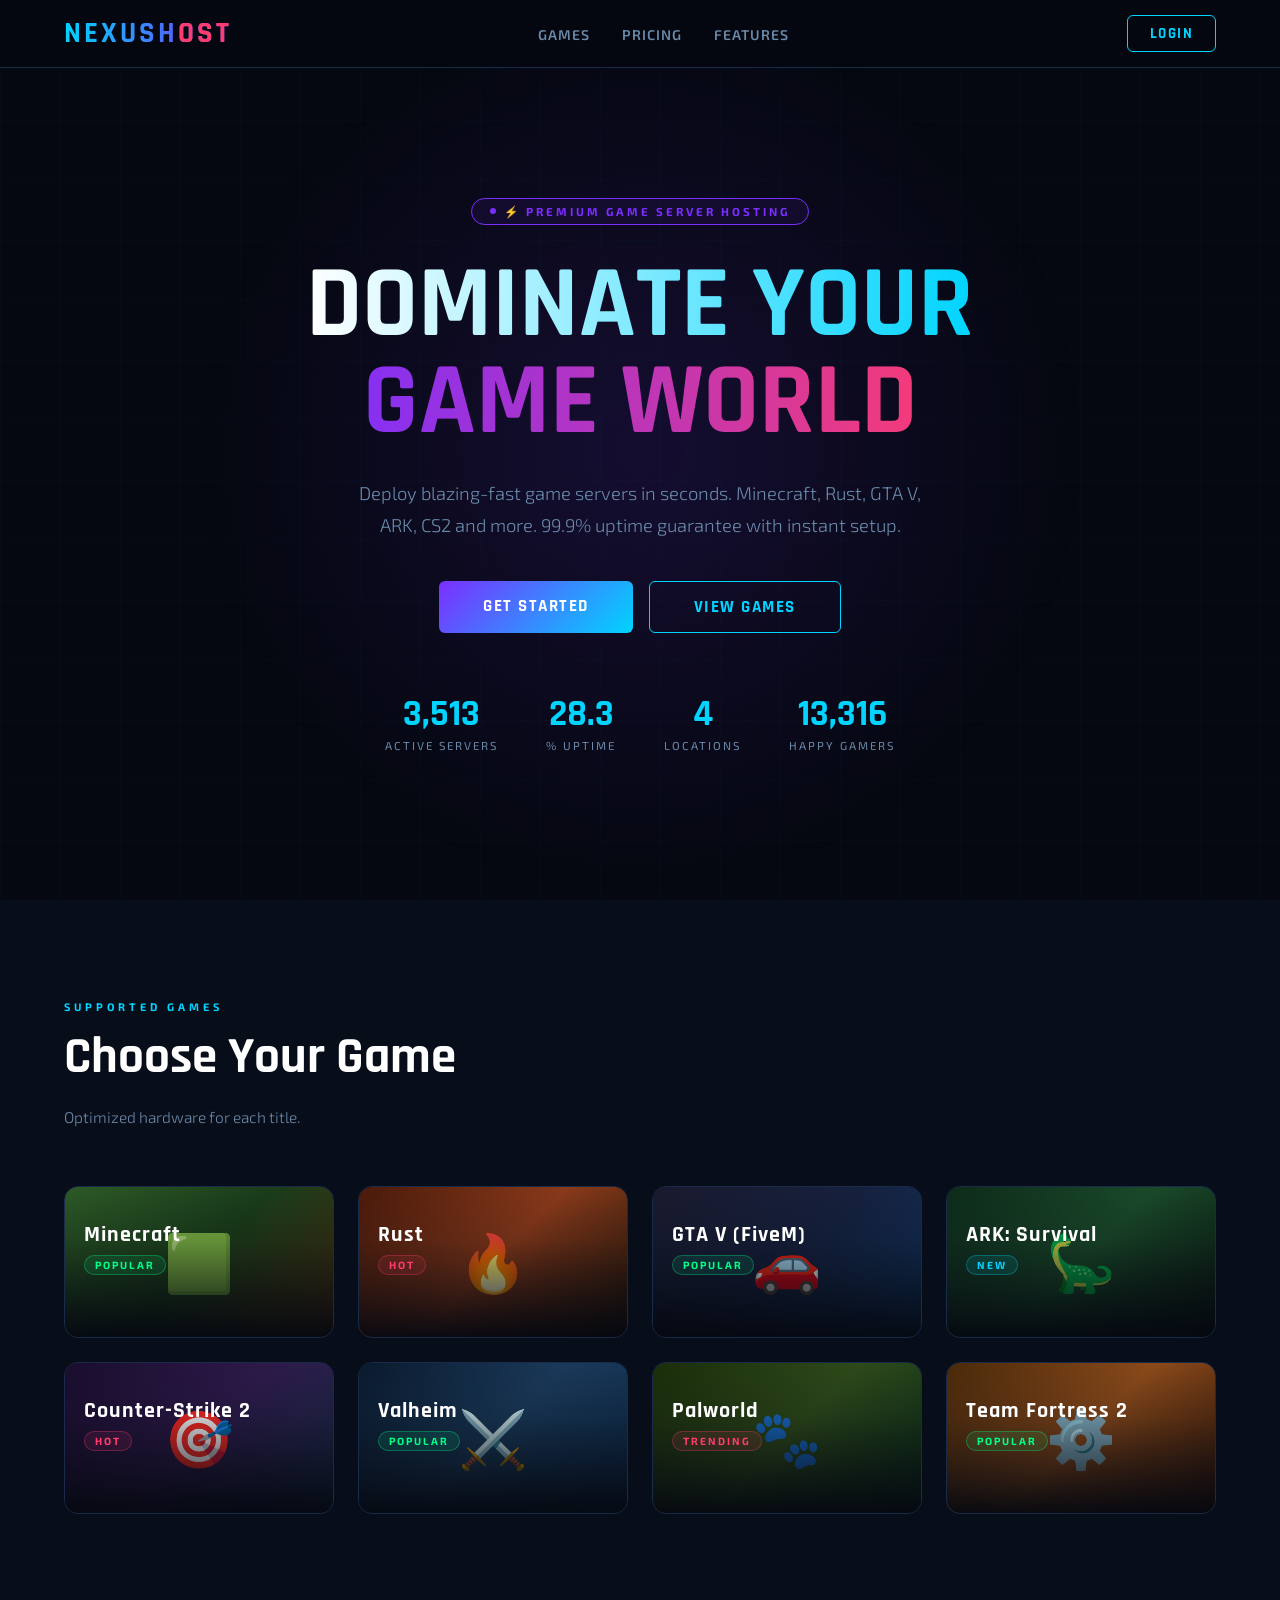
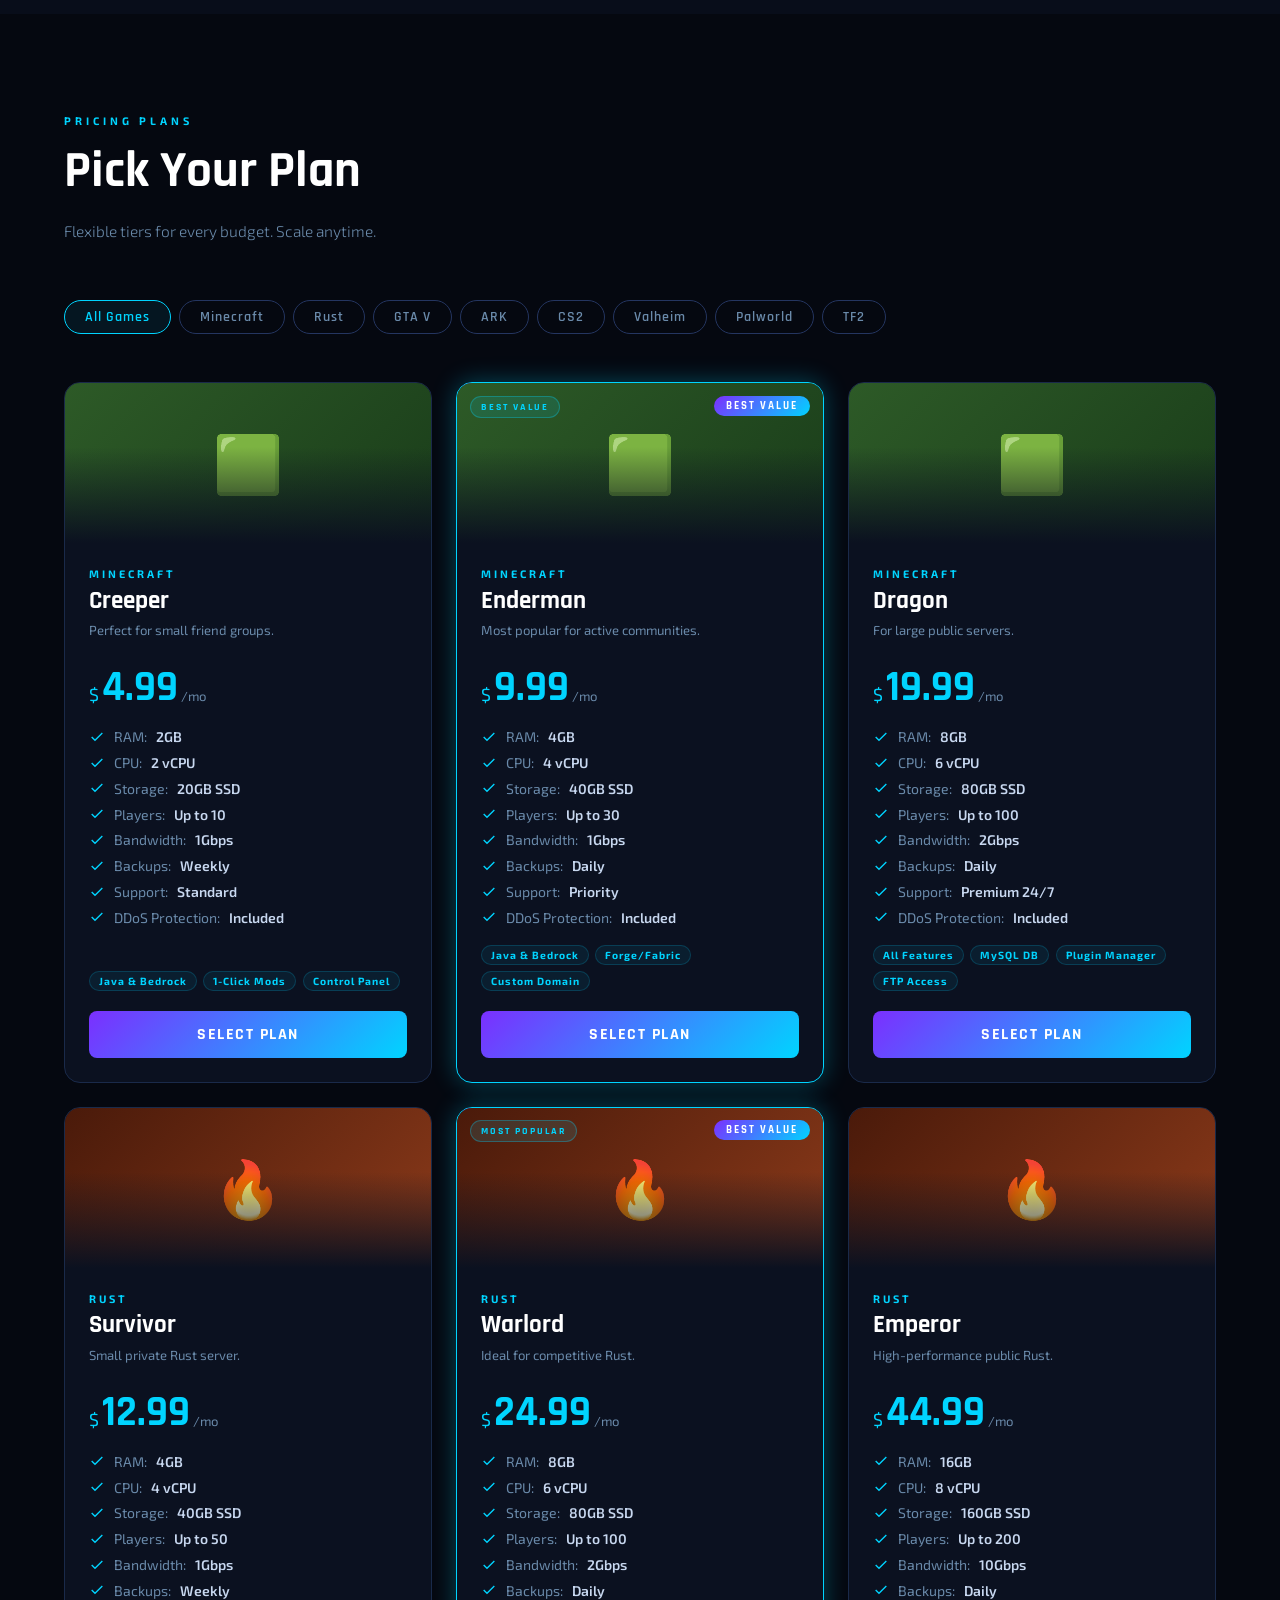
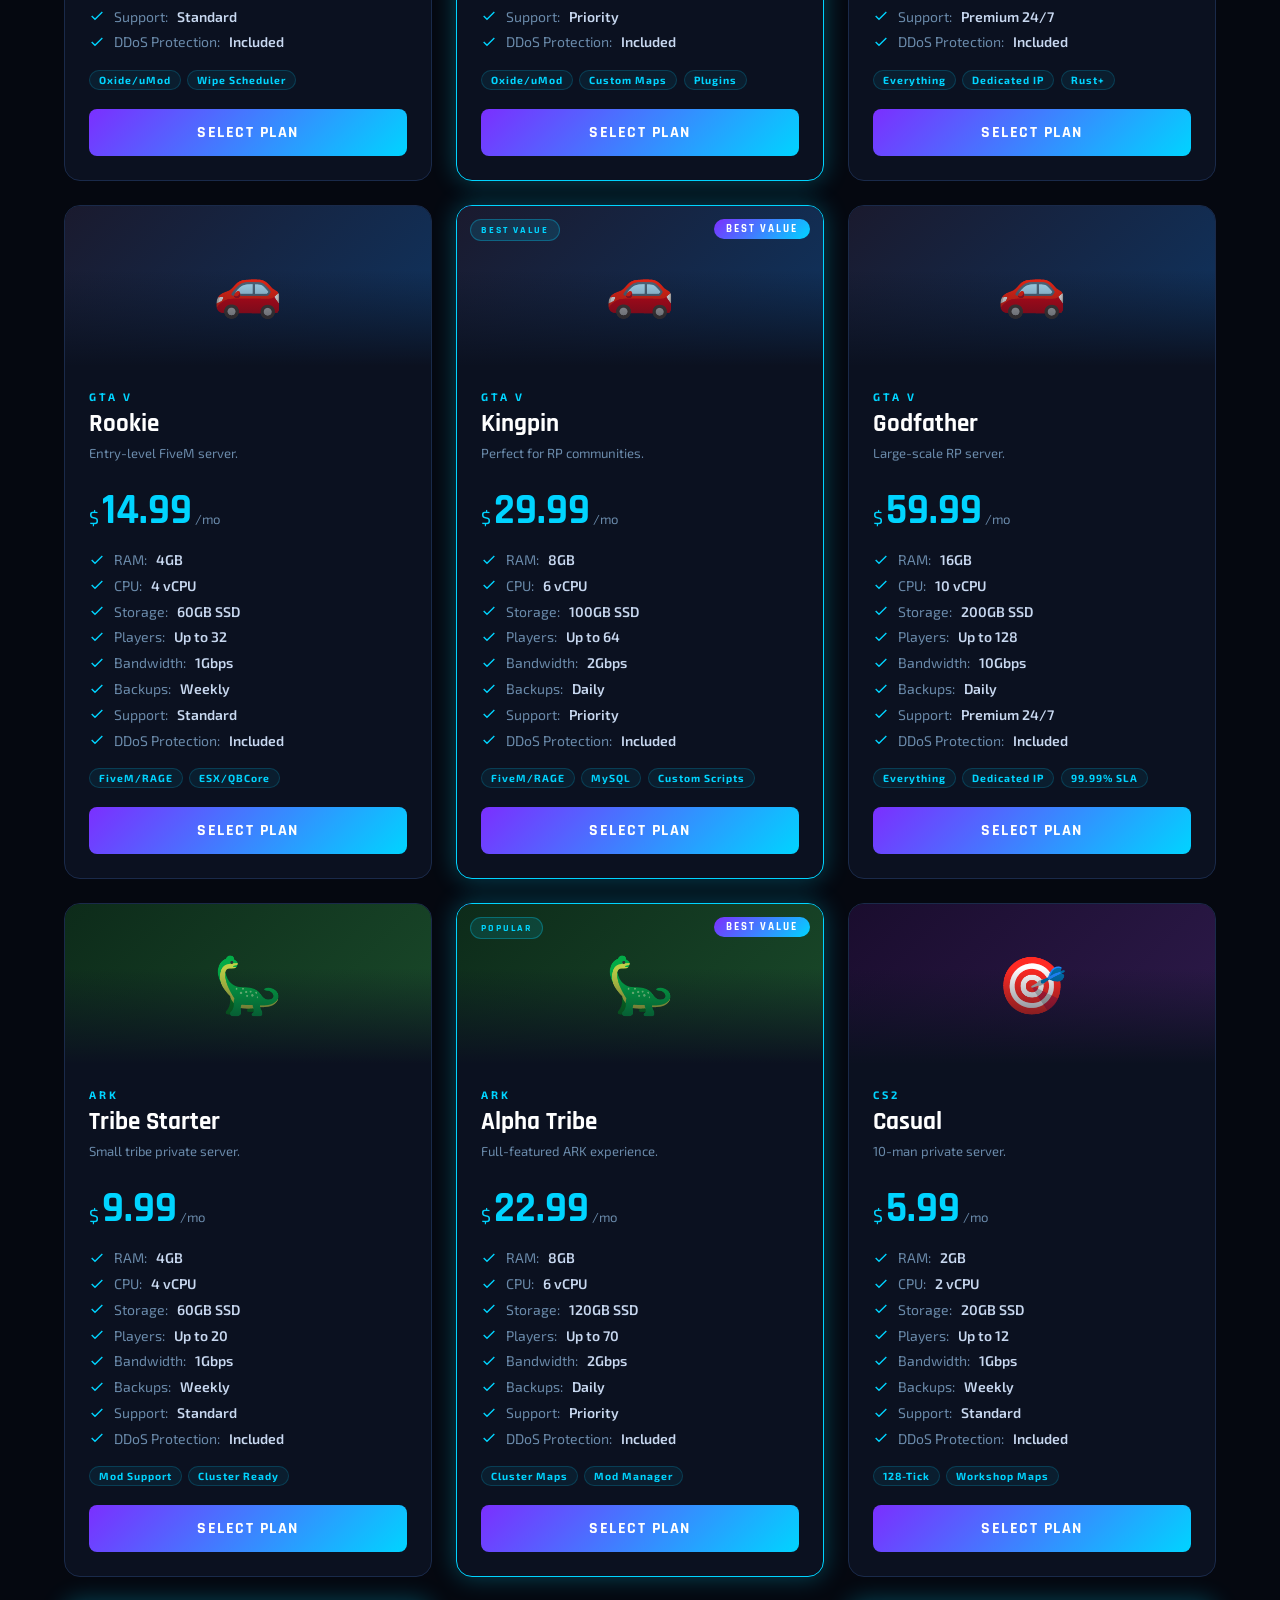
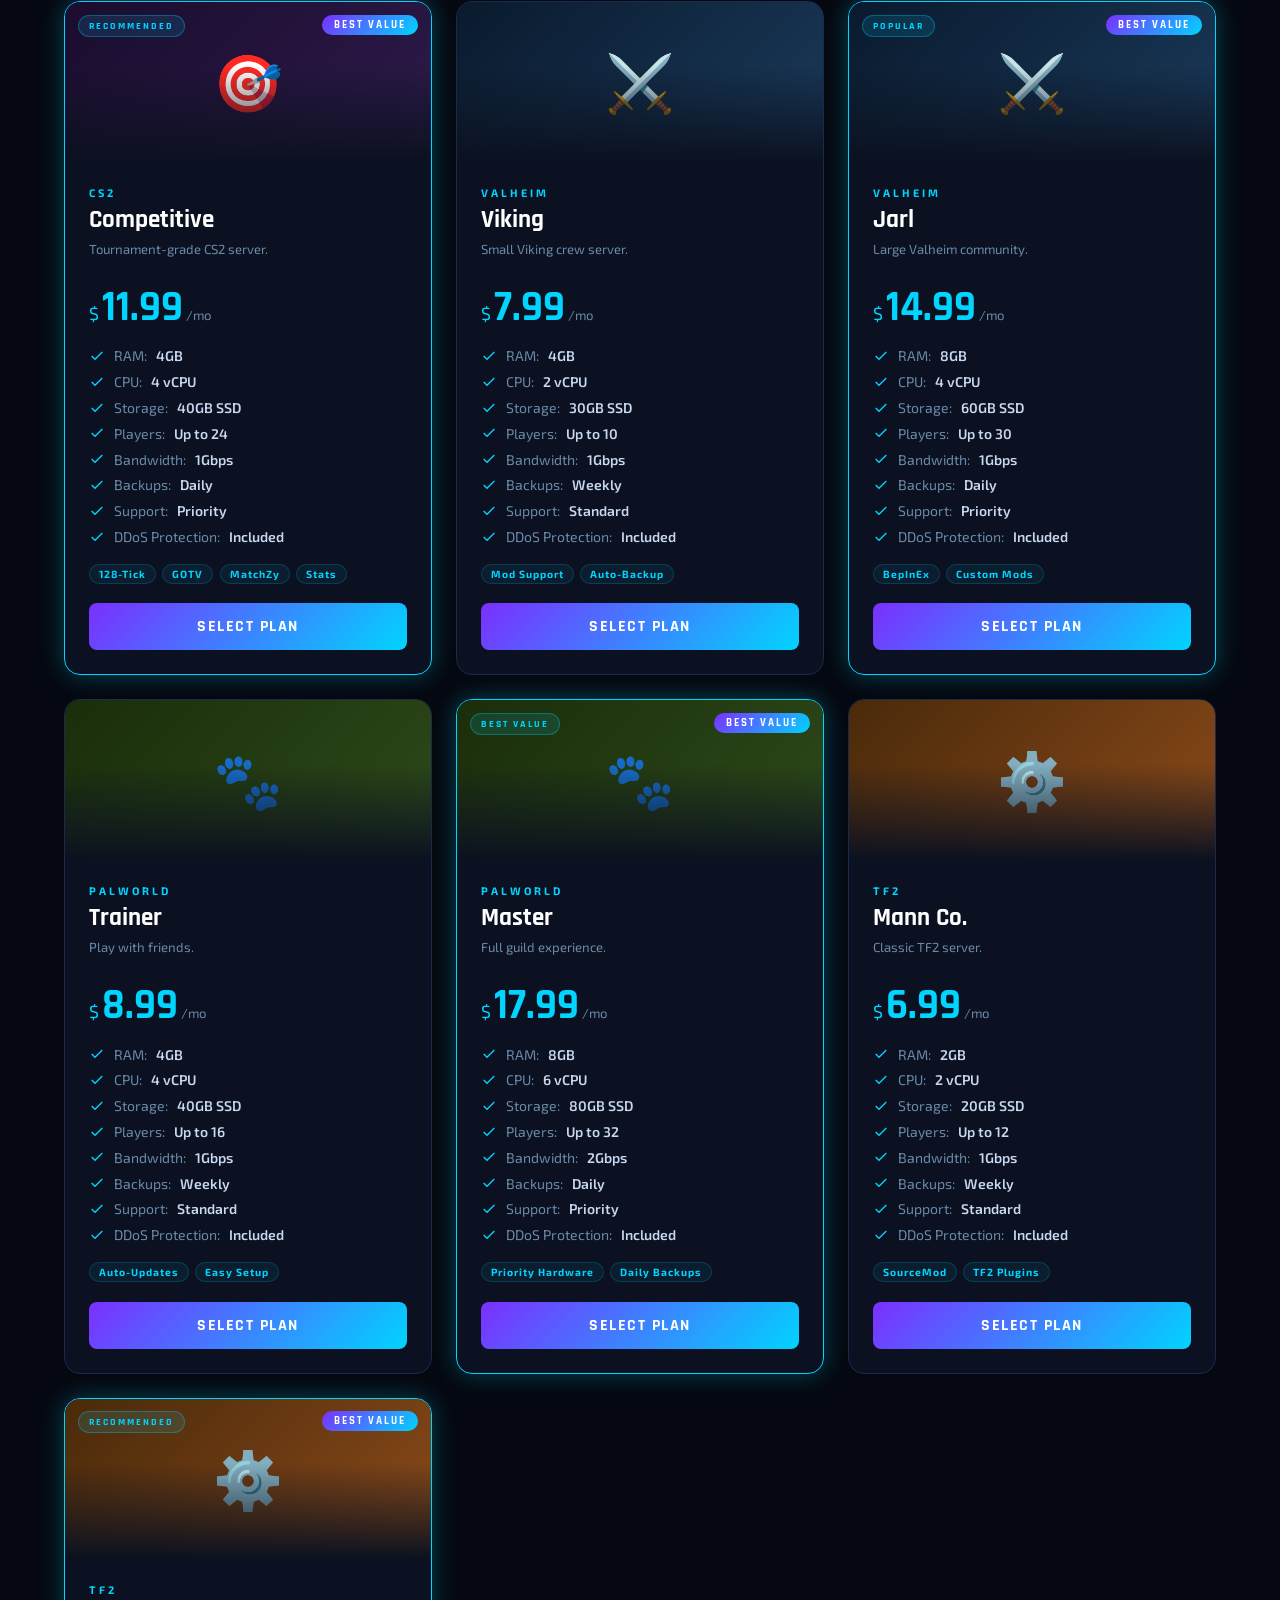
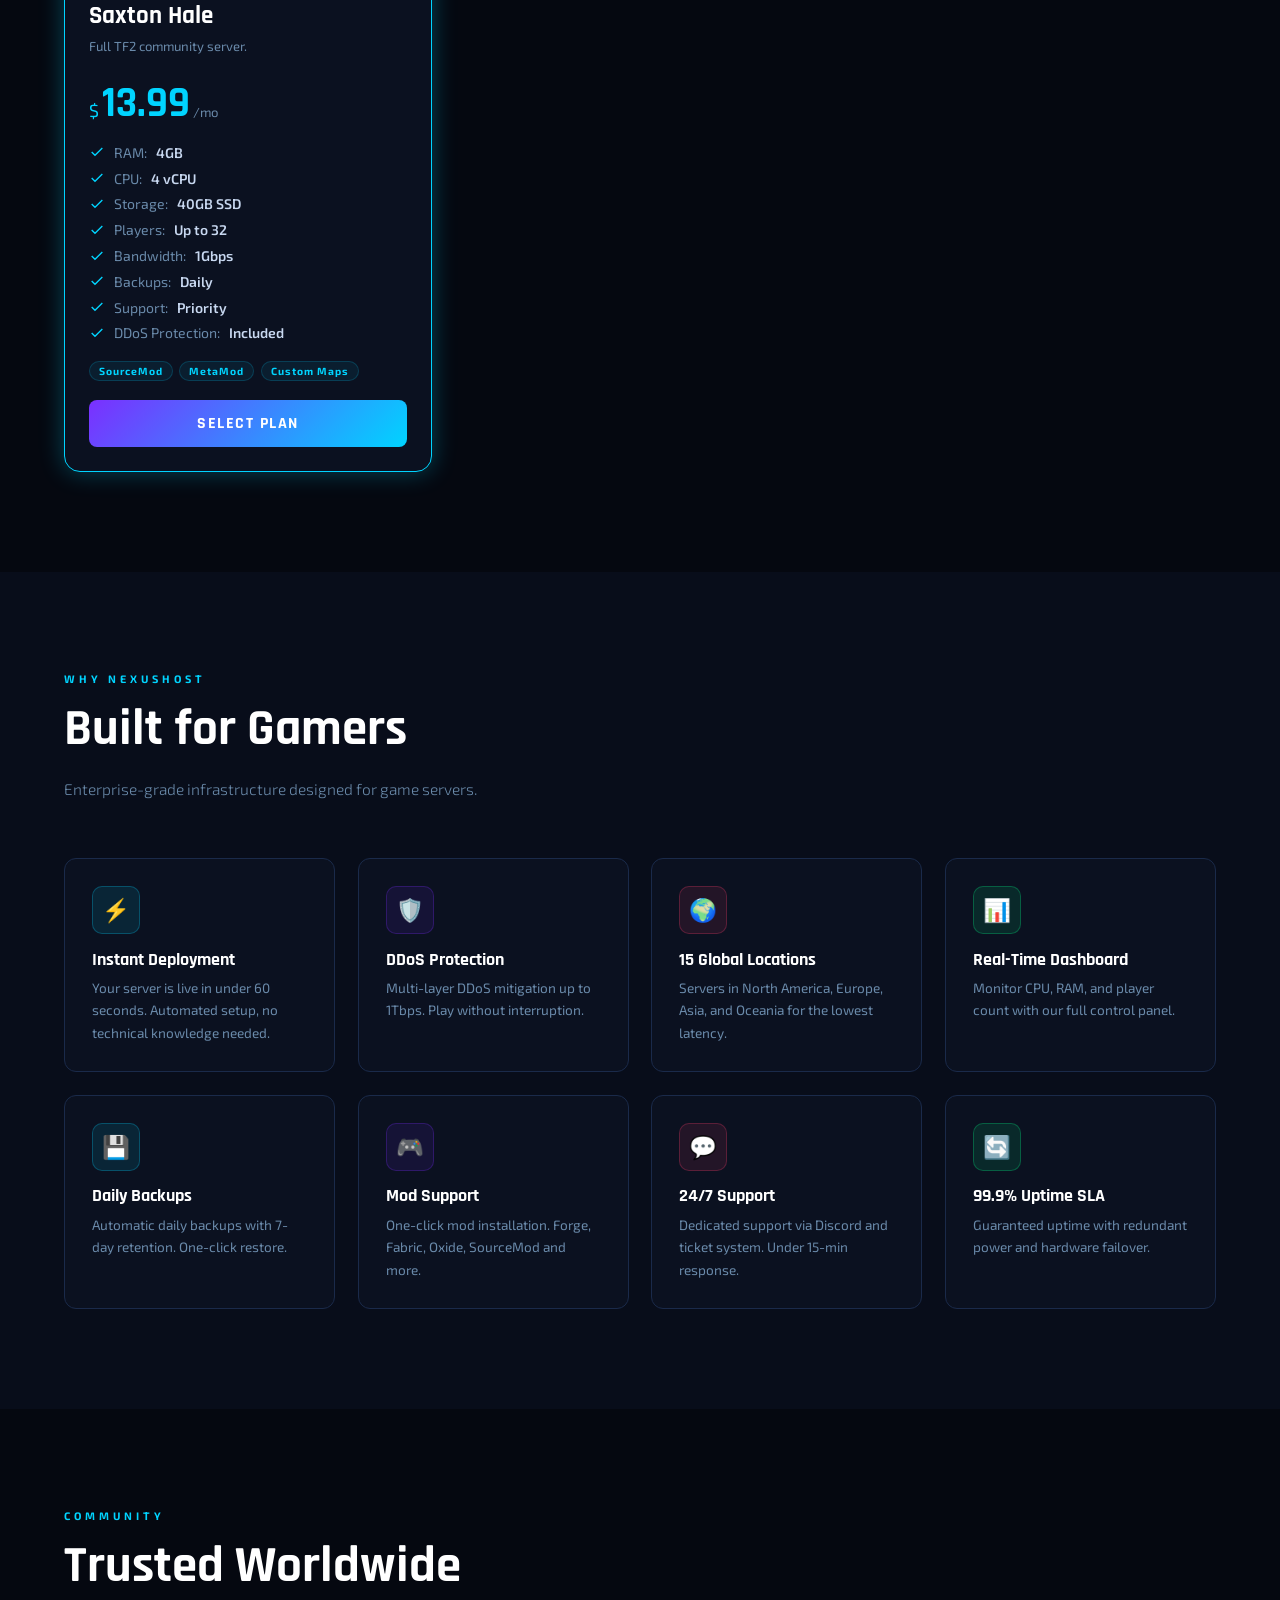
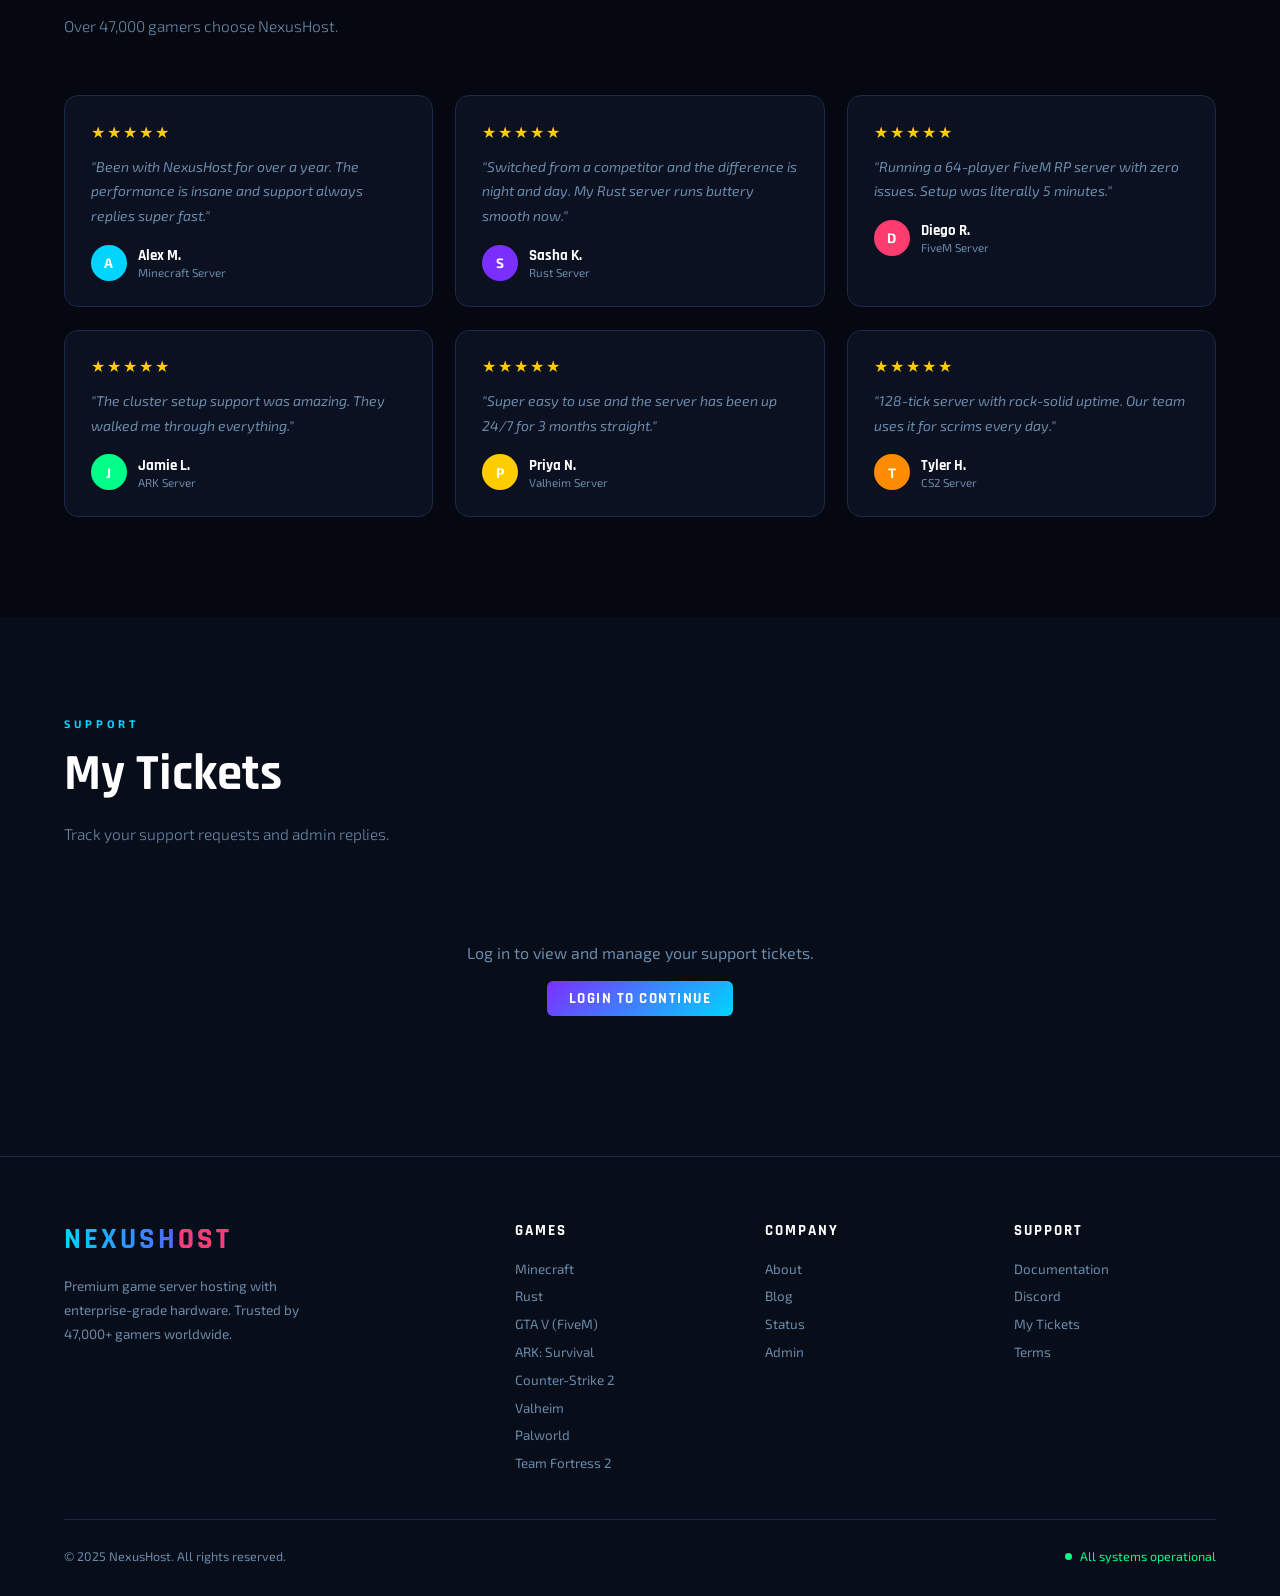
==== index.html @ c74c44ee "Add files via upload" ====
<!DOCTYPE html>
<html lang="en">
<head>
<meta charset="UTF-8">
<meta name="viewport" content="width=device-width, initial-scale=1.0">
<title id="siteTitle">NexusHost — Premium Game Server Hosting</title>
<link rel="preconnect" href="https://fonts.googleapis.com">
<link href="https://fonts.googleapis.com/css2?family=Rajdhani:wght@400;500;600;700&family=Exo+2:wght@300;400;600;800&family=Share+Tech+Mono&display=swap" rel="stylesheet">
<style>
:root{--bg:#050810;--bg2:#080d1a;--bg3:#0d1428;--panel:#0b1120;--border:#1a2a4a;--border2:#243560;--accent:#00d4ff;--accent2:#7b2fff;--accent3:#ff3c6e;--green:#00ff88;--yellow:#ffcc00;--text:#c8d8f0;--text2:#6a8aaa;--glow:0 0 24px rgba(0,212,255,.3);}
*,*::before,*::after{box-sizing:border-box;margin:0;padding:0;}
html{scroll-behavior:smooth;}
body{font-family:'Exo 2',sans-serif;background:var(--bg);color:var(--text);min-height:100vh;overflow-x:hidden;}
body::before{content:'';position:fixed;inset:0;background-image:linear-gradient(rgba(0,212,255,.025) 1px,transparent 1px),linear-gradient(90deg,rgba(0,212,255,.025) 1px,transparent 1px);background-size:60px 60px;pointer-events:none;z-index:0;}
::-webkit-scrollbar{width:5px;} ::-webkit-scrollbar-track{background:transparent;} ::-webkit-scrollbar-thumb{background:var(--border2);border-radius:3px;}
nav{position:fixed;top:0;left:0;right:0;z-index:1000;display:flex;align-items:center;justify-content:space-between;padding:0 5%;height:68px;background:rgba(5,8,16,.92);backdrop-filter:blur(24px);border-bottom:1px solid var(--border);}
.logo{font-family:'Rajdhani',sans-serif;font-size:1.8rem;font-weight:700;letter-spacing:3px;text-decoration:none;background:linear-gradient(90deg,var(--accent),var(--accent2));-webkit-background-clip:text;-webkit-text-fill-color:transparent;}
.logo em{font-style:normal;-webkit-text-fill-color:var(--accent3);}
nav ul{list-style:none;display:flex;gap:2rem;}
nav ul a{color:var(--text2);text-decoration:none;font-size:.88rem;font-weight:600;letter-spacing:1px;text-transform:uppercase;transition:color .2s;}
nav ul a:hover{color:var(--accent);}
.nav-right{display:flex;gap:.8rem;align-items:center;}
.btn{display:inline-block;text-decoration:none;cursor:pointer;border:none;font-family:'Rajdhani',sans-serif;font-weight:700;letter-spacing:1.5px;text-transform:uppercase;transition:all .2s;border-radius:6px;}
.btn-ghost{padding:8px 22px;border:1px solid var(--accent);color:var(--accent);background:transparent;font-size:.92rem;}
.btn-ghost:hover{background:rgba(0,212,255,.1);box-shadow:var(--glow);}
.btn-solid{padding:8px 22px;background:linear-gradient(135deg,var(--accent2),var(--accent));color:#fff;font-size:.92rem;}
.btn-solid:hover{transform:translateY(-2px);box-shadow:0 6px 22px rgba(123,47,255,.5);}
.btn-lg{padding:14px 44px;font-size:1.05rem;}
.btn-full{width:100%;padding:13px;font-size:1rem;border-radius:8px;display:block;text-align:center;}
.user-bar{display:none;align-items:center;gap:.6rem;background:rgba(0,212,255,.06);border:1px solid rgba(0,212,255,.18);border-radius:30px;padding:5px 14px;font-size:.83rem;color:var(--accent);font-weight:600;}
.user-bar.on{display:flex;}
.u-av{width:26px;height:26px;border-radius:50%;background:linear-gradient(135deg,var(--accent2),var(--accent));display:flex;align-items:center;justify-content:center;font-size:.7rem;color:#fff;font-weight:700;}
.logout-btn{background:none;border:none;color:var(--accent3);cursor:pointer;font-size:.72rem;font-weight:700;letter-spacing:1px;}
@media(max-width:768px){nav ul{display:none;}}
.hero{position:relative;min-height:100vh;display:flex;align-items:center;justify-content:center;text-align:center;overflow:hidden;padding:130px 5% 80px;}
.hero-canvas{position:absolute;inset:0;}
.hero-glow{position:absolute;width:900px;height:900px;border-radius:50%;background:radial-gradient(circle,rgba(123,47,255,.14) 0%,transparent 70%);top:50%;left:50%;transform:translate(-50%,-50%);animation:pulse 5s ease-in-out infinite;}
@keyframes pulse{0%,100%{transform:translate(-50%,-50%) scale(1);opacity:.7}50%{transform:translate(-50%,-50%) scale(1.08);opacity:1}}
.hero-content{position:relative;z-index:2;max-width:960px;}
.hero-eyebrow{display:inline-flex;align-items:center;gap:.5rem;padding:5px 18px;border:1px solid var(--accent2);border-radius:20px;font-size:.72rem;font-weight:700;letter-spacing:3px;text-transform:uppercase;color:var(--accent2);background:rgba(123,47,255,.08);margin-bottom:2rem;animation:fadeUp .6s ease both;}
.hero-eyebrow::before{content:'';width:6px;height:6px;border-radius:50%;background:var(--accent2);animation:blink 1.5s infinite;}
@keyframes blink{0%,100%{opacity:1}50%{opacity:.2}}
.hero h1{font-family:'Rajdhani',sans-serif;font-size:clamp(3rem,8vw,6.5rem);font-weight:700;line-height:.95;margin-bottom:1.6rem;animation:fadeUp .6s ease .1s both;}
.h1-top{display:block;background:linear-gradient(90deg,#fff 0%,var(--accent) 100%);-webkit-background-clip:text;-webkit-text-fill-color:transparent;}
.h1-bot{display:block;background:linear-gradient(90deg,var(--accent2) 0%,var(--accent3) 100%);-webkit-background-clip:text;-webkit-text-fill-color:transparent;}
.hero-sub{font-size:1.15rem;color:var(--text2);max-width:600px;margin:0 auto 2.5rem;line-height:1.75;font-weight:300;animation:fadeUp .6s ease .2s both;}
.hero-btns{display:flex;gap:1rem;justify-content:center;flex-wrap:wrap;animation:fadeUp .6s ease .3s both;}
.hero-stats{display:flex;gap:3rem;justify-content:center;margin-top:4rem;flex-wrap:wrap;animation:fadeUp .6s ease .4s both;}
.hs-num{font-family:'Rajdhani',sans-serif;font-size:2.3rem;font-weight:700;color:var(--accent);display:block;line-height:1;}
.hs-lbl{font-size:.72rem;text-transform:uppercase;letter-spacing:2px;color:var(--text2);margin-top:4px;display:block;}
@keyframes fadeUp{from{opacity:0;transform:translateY(28px)}to{opacity:1;transform:translateY(0)}}
.particle{position:absolute;border-radius:50%;animation:floatUp linear infinite;opacity:0;}
@keyframes floatUp{0%{transform:translateY(100vh);opacity:0}10%{opacity:.6}90%{opacity:.4}100%{transform:translateY(-10vh);opacity:0}}
section{position:relative;z-index:1;padding:100px 5%;}
.s-label{display:block;font-size:.68rem;font-weight:700;letter-spacing:4px;text-transform:uppercase;color:var(--accent);margin-bottom:.7rem;}
.s-title{font-family:'Rajdhani',sans-serif;font-size:clamp(2rem,4vw,3.2rem);font-weight:700;color:#fff;margin-bottom:.8rem;}
.s-sub{font-size:.97rem;color:var(--text2);max-width:520px;line-height:1.75;font-weight:300;}
.s-head{margin-bottom:3.5rem;}
#games{background:var(--bg2);}
.games-grid{display:grid;grid-template-columns:repeat(auto-fill,minmax(270px,1fr));gap:1.5rem;}
.game-card{position:relative;border-radius:14px;overflow:hidden;cursor:pointer;transition:transform .3s,box-shadow .3s;border:1px solid var(--border);background:var(--panel);aspect-ratio:16/9;}
.game-card:hover{transform:translateY(-7px) scale(1.015);box-shadow:0 22px 60px rgba(0,0,0,.5),var(--glow);border-color:var(--accent);}
.gc-bg{width:100%;height:100%;display:flex;align-items:center;justify-content:center;font-size:3.5rem;transition:transform .5s;background-size:cover;background-position:center;}
.game-card:hover .gc-bg{transform:scale(1.1);}
.gc-overlay{position:absolute;inset:0;background:linear-gradient(to top,rgba(5,8,16,.96) 0%,rgba(5,8,16,.2) 65%,transparent 100%);display:flex;flex-direction:column;justify-content:flex-end;padding:1.2rem;}
.gc-name{font-family:'Rajdhani',sans-serif;font-size:1.4rem;font-weight:700;color:#fff;letter-spacing:1px;}
.gc-tags{margin-top:.35rem;display:flex;gap:.4rem;flex-wrap:wrap;}
.gtag{font-size:.65rem;font-weight:700;letter-spacing:2px;text-transform:uppercase;padding:3px 10px;border-radius:20px;}
.tp{background:rgba(0,255,136,.1);color:var(--green);border:1px solid rgba(0,255,136,.3);}
.th{background:rgba(255,60,110,.1);color:var(--accent3);border:1px solid rgba(255,60,110,.3);}
.tn{background:rgba(0,212,255,.1);color:var(--accent);border:1px solid rgba(0,212,255,.3);}
.gc-btn{margin-top:.7rem;padding:7px 16px;background:linear-gradient(135deg,var(--accent2),var(--accent));color:#fff;border:none;border-radius:5px;font-family:'Rajdhani',sans-serif;font-size:.88rem;font-weight:600;letter-spacing:1px;cursor:pointer;opacity:0;transform:translateY(8px);transition:opacity .3s,transform .3s;}
.game-card:hover .gc-btn{opacity:1;transform:translateY(0);}
#pricing{background:var(--bg);}
.filter-row{display:flex;gap:.5rem;margin-bottom:3rem;flex-wrap:wrap;}
.fb{padding:7px 20px;border:1px solid var(--border2);background:transparent;color:var(--text2);border-radius:30px;font-family:'Rajdhani',sans-serif;font-size:.88rem;font-weight:600;letter-spacing:1px;cursor:pointer;transition:all .2s;}
.fb:hover,.fb.active{border-color:var(--accent);color:var(--accent);background:rgba(0,212,255,.07);}
.plans-grid{display:grid;grid-template-columns:repeat(auto-fill,minmax(300px,1fr));gap:1.5rem;}
.plan-card{position:relative;background:var(--panel);border:1px solid var(--border);border-radius:16px;overflow:hidden;transition:transform .3s,box-shadow .3s,border-color .3s;display:flex;flex-direction:column;}
.plan-card::before{content:'';position:absolute;top:0;left:0;right:0;height:3px;background:linear-gradient(90deg,var(--accent2),var(--accent));opacity:0;transition:opacity .3s;}
.plan-card:hover{transform:translateY(-7px);box-shadow:0 22px 60px rgba(0,0,0,.4),var(--glow);border-color:var(--border2);}
.plan-card:hover::before,.plan-card.featured::before{opacity:1;}
.plan-card.featured{border-color:var(--accent);box-shadow:var(--glow);}
.plan-hero{position:relative;width:100%;height:160px;overflow:hidden;background:var(--bg3);flex-shrink:0;}
.plan-hero-bg{width:100%;height:100%;object-fit:cover;display:block;}
.plan-hero-ph{width:100%;height:100%;display:flex;align-items:center;justify-content:center;font-size:3.5rem;background-size:cover;background-position:center;}
.plan-hero-grad{position:absolute;inset:0;background:linear-gradient(to top,var(--panel) 0%,transparent 60%);}
.plan-featured-badge{position:absolute;top:.8rem;right:.8rem;background:linear-gradient(135deg,var(--accent2),var(--accent));color:#fff;font-family:'Rajdhani',sans-serif;font-size:.68rem;font-weight:700;letter-spacing:2px;padding:3px 12px;border-radius:20px;text-transform:uppercase;z-index:2;}
.plan-ribbon{position:absolute;top:.8rem;left:.8rem;font-family:'Rajdhani',sans-serif;font-size:.65rem;font-weight:700;letter-spacing:2px;padding:3px 10px;border-radius:20px;text-transform:uppercase;z-index:2;background:rgba(0,212,255,.12);color:var(--accent);border:1px solid rgba(0,212,255,.3);}
.plan-body{padding:1.5rem;flex:1;display:flex;flex-direction:column;}
.plan-gtag{font-size:.68rem;font-weight:700;letter-spacing:3px;text-transform:uppercase;color:var(--accent);margin-bottom:.3rem;}
.plan-name{font-family:'Rajdhani',sans-serif;font-size:1.55rem;font-weight:700;color:#fff;margin-bottom:.2rem;}
.plan-desc{font-size:.82rem;color:var(--text2);margin-bottom:1rem;line-height:1.6;min-height:2.4em;}
.plan-price{display:flex;align-items:flex-end;gap:3px;margin-bottom:1.2rem;}
.plan-price .sym{font-size:1.1rem;color:var(--accent);margin-bottom:4px;}
.plan-price .amt{font-family:'Rajdhani',sans-serif;font-size:2.6rem;font-weight:700;color:var(--accent);line-height:1;}
.plan-price .per{font-size:.82rem;color:var(--text2);margin-bottom:5px;}
.plan-specs{list-style:none;display:flex;flex-direction:column;gap:.55rem;margin-bottom:1.2rem;flex:1;}
.plan-specs li{display:flex;align-items:center;gap:.55rem;font-size:.875rem;color:var(--text2);}
.si{width:16px;height:16px;color:var(--accent);flex-shrink:0;}
.sv{color:var(--text);font-weight:600;}
.plan-extras{display:flex;flex-wrap:wrap;gap:.4rem;margin-bottom:1.2rem;}
.pet{font-size:.65rem;font-weight:700;letter-spacing:1px;padding:3px 9px;border-radius:12px;background:rgba(0,212,255,.07);border:1px solid rgba(0,212,255,.18);color:var(--accent);}
#features{background:var(--bg2);}
.feat-grid{display:grid;grid-template-columns:repeat(auto-fill,minmax(250px,1fr));gap:1.4rem;margin-top:3rem;}
.feat-card{background:var(--panel);border:1px solid var(--border);border-radius:12px;padding:1.7rem;transition:border-color .3s,transform .3s;}
.feat-card:hover{border-color:var(--accent2);transform:translateY(-4px);}
.feat-icon{width:48px;height:48px;border-radius:10px;display:flex;align-items:center;justify-content:center;margin-bottom:.9rem;font-size:1.4rem;}
.fi-c{background:rgba(0,212,255,.1);border:1px solid rgba(0,212,255,.25);}
.fi-p{background:rgba(123,47,255,.1);border:1px solid rgba(123,47,255,.25);}
.fi-r{background:rgba(255,60,110,.1);border:1px solid rgba(255,60,110,.25);}
.fi-g{background:rgba(0,255,136,.1);border:1px solid rgba(0,255,136,.25);}
.feat-title{font-family:'Rajdhani',sans-serif;font-size:1.1rem;font-weight:700;color:#fff;margin-bottom:.4rem;}
.feat-desc{font-size:.85rem;color:var(--text2);line-height:1.65;}
#testimonials{background:var(--bg);}
.testi-grid{display:grid;grid-template-columns:repeat(auto-fill,minmax(300px,1fr));gap:1.4rem;margin-top:3rem;}
.testi-card{background:var(--panel);border:1px solid var(--border);border-radius:14px;padding:1.6rem;transition:border-color .3s;}
.testi-card:hover{border-color:var(--border2);}
.testi-stars{color:var(--yellow);font-size:1rem;margin-bottom:.8rem;letter-spacing:2px;}
.testi-text{font-size:.88rem;color:var(--text2);line-height:1.75;margin-bottom:1rem;font-style:italic;}
.testi-author{display:flex;align-items:center;gap:.7rem;}
.testi-av{width:36px;height:36px;border-radius:50%;display:flex;align-items:center;justify-content:center;font-weight:700;font-size:.85rem;color:#fff;flex-shrink:0;}
.testi-name{font-family:'Rajdhani',sans-serif;font-size:.95rem;font-weight:700;color:#fff;}
.testi-game{font-size:.72rem;color:var(--text2);}
#mytickets{background:var(--bg2);}
.tcWrap{display:none;}
.tcWrap.on{display:block;}
.t-item{background:var(--panel);border:1px solid var(--border);border-radius:10px;padding:1.2rem 1.4rem;margin-bottom:.9rem;}
.t-top{display:flex;align-items:center;gap:.8rem;flex-wrap:wrap;margin-bottom:.4rem;}
.t-status{font-size:.65rem;font-weight:700;letter-spacing:1px;text-transform:uppercase;padding:2px 9px;border-radius:20px;}
.ts-open{background:rgba(0,212,255,.1);color:var(--accent);border:1px solid rgba(0,212,255,.3);}
.ts-pending{background:rgba(255,204,0,.1);color:var(--yellow);border:1px solid rgba(255,204,0,.3);}
.ts-closed{background:rgba(106,138,170,.1);color:var(--text2);border:1px solid var(--border2);}
.t-subj{font-family:'Rajdhani',sans-serif;font-size:.95rem;font-weight:700;color:#fff;}
.t-date{margin-left:auto;font-size:.75rem;color:var(--text2);}
.t-meta{font-size:.78rem;color:var(--text2);margin-bottom:.4rem;}
.t-msg{font-size:.85rem;color:var(--text2);line-height:1.6;}
.t-reply{margin-top:.7rem;padding:.7rem 1rem;background:rgba(0,212,255,.04);border-left:3px solid var(--accent);border-radius:4px;}
.t-reply-from{font-size:.7rem;font-weight:700;text-transform:uppercase;letter-spacing:1px;color:var(--accent);margin-bottom:3px;}
.t-reply-msg{font-size:.85rem;color:var(--text);line-height:1.6;}
footer{background:var(--bg2);border-top:1px solid var(--border);padding:4rem 5% 2rem;position:relative;z-index:1;}
.footer-grid{display:grid;grid-template-columns:2fr 1fr 1fr 1fr;gap:3rem;margin-bottom:3rem;}
@media(max-width:768px){.footer-grid{grid-template-columns:1fr 1fr;}}
.ft-brand p{font-size:.85rem;color:var(--text2);line-height:1.75;margin-top:1rem;max-width:280px;}
.ft-col h4{font-family:'Rajdhani',sans-serif;font-size:.95rem;font-weight:700;color:#fff;letter-spacing:2px;text-transform:uppercase;margin-bottom:1.1rem;}
.ft-col ul{list-style:none;display:flex;flex-direction:column;gap:.55rem;}
.ft-col ul a{font-size:.84rem;color:var(--text2);text-decoration:none;transition:color .2s;}
.ft-col ul a:hover{color:var(--accent);}
.footer-bottom{border-top:1px solid var(--border);padding-top:1.8rem;display:flex;align-items:center;justify-content:space-between;flex-wrap:wrap;gap:1rem;}
.footer-bottom p{font-size:.78rem;color:var(--text2);}
.status-pill{display:flex;align-items:center;gap:.5rem;font-size:.78rem;color:var(--green);}
.sdot{width:7px;height:7px;border-radius:50%;background:var(--green);animation:blink 2s infinite;}
.ovl{position:fixed;inset:0;background:rgba(0,0,0,.86);backdrop-filter:blur(12px);z-index:2000;display:flex;align-items:center;justify-content:center;padding:20px;opacity:0;pointer-events:none;transition:opacity .3s;}
.ovl.open{opacity:1;pointer-events:all;}
.modal{background:var(--bg3);border:1px solid var(--border2);border-radius:16px;width:100%;max-width:560px;max-height:92vh;overflow-y:auto;transform:scale(.92) translateY(18px);transition:transform .3s;scrollbar-width:thin;scrollbar-color:var(--border2) transparent;}
.ovl.open .modal{transform:scale(1) translateY(0);}
.modal-lg{max-width:680px;}
.mh{padding:1.4rem 2rem 1rem;border-bottom:1px solid var(--border);display:flex;align-items:center;justify-content:space-between;}
.mh h3{font-family:'Rajdhani',sans-serif;font-size:1.3rem;font-weight:700;color:#fff;}
.mcls{width:30px;height:30px;border-radius:6px;border:1px solid var(--border2);background:transparent;color:var(--text2);cursor:pointer;font-size:1rem;display:flex;align-items:center;justify-content:center;transition:all .2s;}
.mcls:hover{border-color:var(--accent3);color:var(--accent3);}
.mb{padding:1.5rem 2rem 2rem;}
.form-group{margin-bottom:1.1rem;}
.form-label{display:block;font-size:.73rem;font-weight:700;letter-spacing:2px;text-transform:uppercase;color:var(--text2);margin-bottom:.45rem;}
.form-input{width:100%;padding:10px 13px;background:var(--panel);border:1px solid var(--border2);border-radius:7px;color:var(--text);font-family:'Exo 2',sans-serif;font-size:.88rem;outline:none;transition:border-color .2s,box-shadow .2s;}
.form-input:focus{border-color:var(--accent);box-shadow:0 0 0 3px rgba(0,212,255,.1);}
.form-input::placeholder{color:var(--text2);opacity:.45;}
select.form-input{appearance:none;background-image:url("data:image/svg+xml,%3Csvg xmlns='http://www.w3.org/2000/svg' width='10' height='10' fill='%236a8aaa' viewBox='0 0 16 16'%3E%3Cpath d='M7.247 11.14 2.451 5.658C1.885 5.013 2.345 4 3.204 4h9.592a1 1 0 0 1 .753 1.659l-4.796 5.48a1 1 0 0 1-1.506 0z'/%3E%3C/svg%3E");background-repeat:no-repeat;background-position:right 13px center;padding-right:34px;cursor:pointer;}
select.form-input option{background:var(--bg3);}
textarea.form-input{resize:vertical;}
.form-row{display:grid;grid-template-columns:1fr 1fr;gap:1rem;}
@media(max-width:500px){.form-row{grid-template-columns:1fr;}}
.form-check{display:flex;align-items:flex-start;gap:.65rem;margin-bottom:1rem;}
.form-check input{margin-top:3px;accent-color:var(--accent);width:15px;height:15px;}
.form-check label{font-size:.83rem;color:var(--text2);line-height:1.55;}
.plan-info-bar{display:flex;align-items:center;gap:1rem;padding:.9rem 1.1rem;background:var(--panel);border:1px solid var(--border);border-radius:8px;margin-bottom:1.4rem;}
.pi-icon{font-size:1.8rem;width:44px;text-align:center;}
.pi-name{font-family:'Rajdhani',sans-serif;font-size:1rem;font-weight:700;color:#fff;}
.pi-price{font-size:.82rem;color:var(--accent);font-weight:600;}
.auth-tabs{display:flex;border-bottom:1px solid var(--border);margin-bottom:1.4rem;}
.at{flex:1;padding:9px;background:transparent;border:none;border-bottom:2px solid transparent;color:var(--text2);font-family:'Rajdhani',sans-serif;font-size:.92rem;font-weight:700;letter-spacing:1px;cursor:pointer;transition:all .2s;text-transform:uppercase;margin-bottom:-1px;}
.at.active{border-bottom-color:var(--accent);color:var(--accent);}
.success-wrap{display:none;text-align:center;padding:2rem 1rem;}
.sw-icon{font-size:3.5rem;margin-bottom:.8rem;display:block;animation:popIn .4s ease;}
@keyframes popIn{0%{transform:scale(0)}80%{transform:scale(1.15)}100%{transform:scale(1)}}
.success-wrap h3{font-family:'Rajdhani',sans-serif;font-size:1.4rem;color:var(--green);margin-bottom:.4rem;}
.success-wrap p{font-size:.86rem;color:var(--text2);line-height:1.6;}
.toast{position:fixed;bottom:26px;right:26px;background:var(--bg3);border:1px solid var(--green);border-radius:10px;padding:.9rem 1.4rem;z-index:3000;transform:translateY(80px);opacity:0;transition:all .4s cubic-bezier(.34,1.56,.64,1);max-width:300px;}
.toast.on{transform:translateY(0);opacity:1;}
.toast.err{border-color:var(--accent3);}
.t-ttl{font-family:'Rajdhani',sans-serif;font-size:.95rem;font-weight:700;color:var(--green);margin-bottom:2px;}
.toast.err .t-ttl{color:var(--accent3);}
.t-msg-body{font-size:.82rem;color:var(--text2);}
</style>
</head>
<body>
<nav>
  <a href="#" class="logo" id="navLogo">NEXUS<em>HOST</em></a>
  <ul>
    <li><a href="#games">Games</a></li>
    <li><a href="#pricing">Pricing</a></li>
    <li><a href="#features">Features</a></li>
    <li><a href="#mytickets" id="navTickets" style="display:none">My Tickets</a></li>
  </ul>
  <div class="nav-right">
    <div class="user-bar" id="uBar"><div class="u-av" id="uAv">?</div><span id="uName">User</span><button class="logout-btn" onclick="doLogout()">LOGOUT</button></div>
    <button class="btn btn-ghost" onclick="openOvl('ovlLogin')" id="loginBtn">LOGIN</button>
    <button class="btn btn-solid" onclick="openTicket()" id="ticketBtn" style="display:none">OPEN TICKET</button>
  </div>
</nav>

<section class="hero">
  <div class="hero-canvas" id="heroCanvas"></div>
  <div class="hero-glow"></div>
  <div class="hero-content">
    <div class="hero-eyebrow" id="heroBadge">⚡ PREMIUM GAME SERVER HOSTING</div>
    <h1><span class="h1-top" id="heroLine1">DOMINATE YOUR</span><span class="h1-bot" id="heroLine2">GAME WORLD</span></h1>
    <p class="hero-sub" id="heroSub">Deploy blazing-fast game servers in seconds. Minecraft, Rust, GTA V, ARK, CS2 and more.</p>
    <div class="hero-btns">
      <a href="#pricing" class="btn btn-solid btn-lg">GET STARTED</a>
      <a href="#games" class="btn btn-ghost btn-lg">VIEW GAMES</a>
    </div>
    <div class="hero-stats">
      <div><span class="hs-num" data-target="12400">0</span><span class="hs-lbl">Active Servers</span></div>
      <div><span class="hs-num" data-target="99.9">0</span><span class="hs-lbl">% Uptime</span></div>
      <div><span class="hs-num" data-target="15">0</span><span class="hs-lbl">Locations</span></div>
      <div><span class="hs-num" data-target="47000">0</span><span class="hs-lbl">Happy Gamers</span></div>
    </div>
  </div>
</section>

<section id="games"><div class="s-head"><span class="s-label">SUPPORTED GAMES</span><h2 class="s-title">Choose Your Game</h2><p class="s-sub">Optimized hardware for each title.</p></div><div class="games-grid" id="gamesGrid"></div></section>

<section id="pricing"><div class="s-head"><span class="s-label">PRICING PLANS</span><h2 class="s-title">Pick Your Plan</h2><p class="s-sub">Flexible tiers for every budget. Scale anytime.</p></div><div class="filter-row" id="filterRow"></div><div class="plans-grid" id="plansGrid"></div></section>

<section id="features"><div class="s-head"><span class="s-label">WHY NEXUSHOST</span><h2 class="s-title">Built for Gamers</h2><p class="s-sub">Enterprise-grade infrastructure designed for game servers.</p></div><div class="feat-grid" id="featGrid"></div></section>

<section id="testimonials"><div class="s-head"><span class="s-label">COMMUNITY</span><h2 class="s-title">Trusted Worldwide</h2><p class="s-sub">Over 47,000 gamers choose NexusHost.</p></div><div class="testi-grid" id="testiGrid"></div></section>

<section id="mytickets">
  <div class="s-head"><span class="s-label">SUPPORT</span><h2 class="s-title">My Tickets</h2><p class="s-sub">Track your support requests and admin replies.</p></div>
  <div id="tLoginPrompt" style="text-align:center;padding:2.5rem 0;color:var(--text2);">
    <p style="margin-bottom:1.2rem;">Log in to view and manage your support tickets.</p>
    <button class="btn btn-solid" onclick="openOvl('ovlLogin')">LOGIN TO CONTINUE</button>
  </div>
  <div class="tcWrap" id="tcWrap">
    <button class="btn btn-solid" style="margin-bottom:1.4rem;" onclick="openTicket()">+ CREATE TICKET</button>
    <div id="ticketList"></div>
    <p id="noTickets" style="color:var(--text2);font-size:.88rem;display:none;">No tickets yet.</p>
  </div>
</section>

<footer>
  <div class="footer-grid">
    <div class="ft-brand"><a href="#" class="logo" id="footerLogo">NEXUS<em>HOST</em></a><p id="footerDesc">Premium game server hosting. Trusted by 47,000+ gamers worldwide.</p></div>
    <div class="ft-col"><h4>Games</h4><ul id="footerGames"></ul></div>
    <div class="ft-col"><h4>Company</h4><ul><li><a href="#">About</a></li><li><a href="#">Blog</a></li><li><a href="#">Status</a></li><li><a href="admin.html">Admin</a></li></ul></div>
    <div class="ft-col"><h4>Support</h4><ul><li><a href="#">Documentation</a></li><li><a href="#" id="discordLink">Discord</a></li><li><a href="#mytickets">My Tickets</a></li><li><a href="#">Terms</a></li></ul></div>
  </div>
  <div class="footer-bottom"><p id="footerCopy">© 2025 NexusHost. All rights reserved.</p><div class="status-pill"><div class="sdot"></div><span>All systems operational</span></div></div>
</footer>

<!-- ORDER MODAL -->
<div class="ovl" id="ovlOrder">
  <div class="modal modal-lg">
    <div class="mh"><h3>Complete Your Order</h3><button class="mcls" onclick="closeOvl('ovlOrder')">✕</button></div>
    <div class="mb">
      <div id="orderFormWrap">
        <div class="plan-info-bar"><div class="pi-icon" id="piIcon">🎮</div><div><div class="pi-name" id="piName">Plan</div><div class="pi-price" id="piPrice">$0/mo</div></div></div>
        <div class="form-row">
          <div class="form-group"><label class="form-label">Full Name *</label><input type="text" class="form-input" id="oName" placeholder="John Doe"></div>
          <div class="form-group"><label class="form-label">Email *</label><input type="email" class="form-input" id="oEmail" placeholder="john@email.com"></div>
        </div>
        <div class="form-row">
          <div class="form-group"><label class="form-label">Discord Username *</label><input type="text" class="form-input" id="oDiscord" placeholder="@username"></div>
          <div class="form-group"><label class="form-label">Phone (Optional)</label><input type="tel" class="form-input" id="oPhone" placeholder="+1 555 000 0000"></div>
        </div>
        <div class="form-row">
          <div class="form-group"><label class="form-label">Server Location *</label>
            <select class="form-input" id="oLocation">
              <option value="">Select location...</option>
              <option>🇺🇸 US East (New York)</option><option>🇺🇸 US West (Los Angeles)</option>
              <option>🇩🇪 EU Central (Frankfurt)</option><option>🇬🇧 EU West (London)</option>
              <option>🇸🇬 Asia (Singapore)</option><option>🇦🇺 Oceania (Sydney)</option>
              <option>🇧🇷 South America (São Paulo)</option><option>🇯🇵 Japan (Tokyo)</option>
            </select>
          </div>
          <div class="form-group"><label class="form-label">Billing Cycle</label>
            <select class="form-input" id="oBilling">
              <option value="monthly">Monthly</option>
              <option value="quarterly">Quarterly (5% off)</option>
              <option value="semi">Semi-Annual (10% off)</option>
              <option value="annual">Annual (20% off)</option>
            </select>
          </div>
        </div>
        <div class="form-group"><label class="form-label">Server Name</label><input type="text" class="form-input" id="oServerName" placeholder="My Awesome Server"></div>
        <div class="form-group"><label class="form-label">Additional Notes</label><textarea class="form-input" id="oNotes" rows="3" placeholder="Mods, special requirements..."></textarea></div>
        <div class="form-check"><input type="checkbox" id="oTerms"><label for="oTerms">I agree to the Terms of Service and refund policy. Server setup within 24 hours.</label></div>
        <button class="btn btn-solid btn-full" onclick="submitOrder()">🚀 CONFIRM ORDER</button>
      </div>
      <div class="success-wrap" id="orderSuccess"><span class="sw-icon">✅</span><h3>Order Submitted!</h3><p>Your order is sent to the admin team. We'll contact you via Discord and email within 24 hours.</p></div>
    </div>
  </div>
</div>

<!-- LOGIN MODAL -->
<div class="ovl" id="ovlLogin">
  <div class="modal">
    <div class="mh"><h3>Welcome to NexusHost</h3><button class="mcls" onclick="closeOvl('ovlLogin')">✕</button></div>
    <div class="mb">
      <div class="auth-tabs"><button class="at active" id="tabLogin" onclick="switchAuthTab('login')">LOGIN</button><button class="at" id="tabReg" onclick="switchAuthTab('reg')">REGISTER</button></div>
      <div id="loginForm">
        <div class="form-group"><label class="form-label">Email</label><input type="email" class="form-input" id="liEmail" placeholder="your@email.com"></div>
        <div class="form-group"><label class="form-label">Password</label><input type="password" class="form-input" id="liPass" placeholder="••••••••"></div>
        <button class="btn btn-solid btn-full" onclick="doLogin()">LOGIN</button>
      </div>
      <div id="regForm" style="display:none">
        <div class="form-row">
          <div class="form-group"><label class="form-label">Full Name</label><input type="text" class="form-input" id="rgName" placeholder="John Doe"></div>
          <div class="form-group"><label class="form-label">Discord</label><input type="text" class="form-input" id="rgDiscord" placeholder="@username"></div>
        </div>
        <div class="form-group"><label class="form-label">Email</label><input type="email" class="form-input" id="rgEmail" placeholder="your@email.com"></div>
        <div class="form-group"><label class="form-label">Password</label><input type="password" class="form-input" id="rgPass" placeholder="••••••••"></div>
        <button class="btn btn-solid btn-full" onclick="doRegister()">CREATE ACCOUNT</button>
      </div>
    </div>
  </div>
</div>

<!-- TICKET MODAL -->
<div class="ovl" id="ovlTicket">
  <div class="modal">
    <div class="mh"><h3>Open Support Ticket</h3><button class="mcls" onclick="closeOvl('ovlTicket')">✕</button></div>
    <div class="mb">
      <div id="ticketFormWrap">
        <div style="background:rgba(0,212,255,.05);border:1px solid rgba(0,212,255,.12);border-radius:8px;padding:.9rem 1.1rem;margin-bottom:1.3rem;font-size:.82rem;color:var(--text2);line-height:1.6;">💬 Average response time: under 15 minutes.</div>
        <div class="form-group"><label class="form-label">Category *</label>
          <select class="form-input" id="tkCat">
            <option value="">Select category...</option>
            <option>Server Setup Issue</option><option>Billing Question</option>
            <option>Technical Problem</option><option>Upgrade / Downgrade</option>
            <option>Server Performance</option><option>Mod Installation</option>
            <option>Cancellation Request</option><option>Other</option>
          </select>
        </div>
        <div class="form-group"><label class="form-label">Subject *</label><input type="text" class="form-input" id="tkSubj" placeholder="Brief description"></div>
        <div class="form-group"><label class="form-label">Priority</label>
          <select class="form-input" id="tkPrio">
            <option value="low">Low</option><option value="medium" selected>Medium</option>
            <option value="high">High</option><option value="critical">Critical — Server Down</option>
          </select>
        </div>
        <div class="form-group"><label class="form-label">Message *</label><textarea class="form-input" id="tkMsg" rows="5" placeholder="Describe your issue in detail..."></textarea></div>
        <button class="btn btn-solid btn-full" onclick="submitTicket()">📨 SUBMIT TICKET</button>
      </div>
      <div class="success-wrap" id="ticketSuccess"><span class="sw-icon">🎫</span><h3>Ticket Created!</h3><p>Track it in "My Tickets". We'll notify you on Discord when we reply.</p></div>
    </div>
  </div>
</div>

<div class="toast" id="toast"><div class="t-ttl" id="tTitle"></div><div class="t-msg-body" id="tMsg"></div></div>

<script>
const CFG_KEY='nexushost_config';
function getCfg(){try{const r=localStorage.getItem(CFG_KEY);return r?JSON.parse(r):null;}catch(e){return null;}}

const DEFAULTS={
  site:{name:'NexusHost',tagline:'Premium Game Server Hosting',logo:'NEXUSHOST',desc:'Premium game server hosting with enterprise-grade hardware. Trusted by 47,000+ gamers worldwide.',discord:'',copyright:'© 2025 NexusHost. All rights reserved.'},
  hero:{badge:'⚡ PREMIUM GAME SERVER HOSTING',line1:'DOMINATE YOUR',line2:'GAME WORLD',sub:'Deploy blazing-fast game servers in seconds. Minecraft, Rust, GTA V, ARK, CS2 and more. 99.9% uptime guarantee with instant setup.'},
  games:[
    {id:'minecraft',name:'Minecraft',icon:'🟩',tag:'POPULAR',tagType:'tp',bg:'linear-gradient(135deg,#2d5a27,#1a3d1a,#4a2c0f)',image:'',visible:true},
    {id:'rust',name:'Rust',icon:'🔥',tag:'HOT',tagType:'th',bg:'linear-gradient(135deg,#4a1a0a,#8b3a1a,#2a1a0a)',image:'',visible:true},
    {id:'gta',name:'GTA V (FiveM)',icon:'🚗',tag:'POPULAR',tagType:'tp',bg:'linear-gradient(135deg,#1a1a2e,#16213e,#0f3460)',image:'',visible:true},
    {id:'ark',name:'ARK: Survival',icon:'🦕',tag:'NEW',tagType:'tn',bg:'linear-gradient(135deg,#0d2b1a,#1a4a2a,#0a1a10)',image:'',visible:true},
    {id:'cs2',name:'Counter-Strike 2',icon:'🎯',tag:'HOT',tagType:'th',bg:'linear-gradient(135deg,#1a0d2e,#2d1a4a,#1a2d4a)',image:'',visible:true},
    {id:'valheim',name:'Valheim',icon:'⚔️',tag:'POPULAR',tagType:'tp',bg:'linear-gradient(135deg,#0a1a2e,#1a3a5a,#0d2a4a)',image:'',visible:true},
    {id:'palworld',name:'Palworld',icon:'🐾',tag:'TRENDING',tagType:'th',bg:'linear-gradient(135deg,#1a2e0a,#2e4a1a,#0a2e1a)',image:'',visible:true},
    {id:'tf2',name:'Team Fortress 2',icon:'⚙️',tag:'POPULAR',tagType:'tp',bg:'linear-gradient(135deg,#4a2a0a,#8b4a1a,#3a1a0a)',image:'',visible:true},
  ],
  plans:[
    {id:'mc1',game:'minecraft',gameName:'Minecraft',icon:'🟩',name:'Creeper',price:4.99,ram:'2GB',cpu:'2 vCPU',storage:'20GB SSD',players:10,bandwidth:'1Gbps',ddos:true,backups:'Weekly',support:'Standard',image:'',featured:false,ribbon:'',desc:'Perfect for small friend groups.',extras:['Java & Bedrock','1-Click Mods','Control Panel'],visible:true},
    {id:'mc2',game:'minecraft',gameName:'Minecraft',icon:'🟩',name:'Enderman',price:9.99,ram:'4GB',cpu:'4 vCPU',storage:'40GB SSD',players:30,bandwidth:'1Gbps',ddos:true,backups:'Daily',support:'Priority',image:'',featured:true,ribbon:'BEST VALUE',desc:'Most popular for active communities.',extras:['Java & Bedrock','Forge/Fabric','Custom Domain'],visible:true},
    {id:'mc3',game:'minecraft',gameName:'Minecraft',icon:'🟩',name:'Dragon',price:19.99,ram:'8GB',cpu:'6 vCPU',storage:'80GB SSD',players:100,bandwidth:'2Gbps',ddos:true,backups:'Daily',support:'Premium 24/7',image:'',featured:false,ribbon:'',desc:'For large public servers.',extras:['All Features','MySQL DB','Plugin Manager','FTP Access'],visible:true},
    {id:'rust1',game:'rust',gameName:'Rust',icon:'🔥',name:'Survivor',price:12.99,ram:'4GB',cpu:'4 vCPU',storage:'40GB SSD',players:50,bandwidth:'1Gbps',ddos:true,backups:'Weekly',support:'Standard',image:'',featured:false,ribbon:'',desc:'Small private Rust server.',extras:['Oxide/uMod','Wipe Scheduler'],visible:true},
    {id:'rust2',game:'rust',gameName:'Rust',icon:'🔥',name:'Warlord',price:24.99,ram:'8GB',cpu:'6 vCPU',storage:'80GB SSD',players:100,bandwidth:'2Gbps',ddos:true,backups:'Daily',support:'Priority',image:'',featured:true,ribbon:'MOST POPULAR',desc:'Ideal for competitive Rust.',extras:['Oxide/uMod','Custom Maps','Plugins'],visible:true},
    {id:'rust3',game:'rust',gameName:'Rust',icon:'🔥',name:'Emperor',price:44.99,ram:'16GB',cpu:'8 vCPU',storage:'160GB SSD',players:200,bandwidth:'10Gbps',ddos:true,backups:'Daily',support:'Premium 24/7',image:'',featured:false,ribbon:'',desc:'High-performance public Rust.',extras:['Everything','Dedicated IP','Rust+'],visible:true},
    {id:'gta1',game:'gta',gameName:'GTA V',icon:'🚗',name:'Rookie',price:14.99,ram:'4GB',cpu:'4 vCPU',storage:'60GB SSD',players:32,bandwidth:'1Gbps',ddos:true,backups:'Weekly',support:'Standard',image:'',featured:false,ribbon:'',desc:'Entry-level FiveM server.',extras:['FiveM/RAGE','ESX/QBCore'],visible:true},
    {id:'gta2',game:'gta',gameName:'GTA V',icon:'🚗',name:'Kingpin',price:29.99,ram:'8GB',cpu:'6 vCPU',storage:'100GB SSD',players:64,bandwidth:'2Gbps',ddos:true,backups:'Daily',support:'Priority',image:'',featured:true,ribbon:'BEST VALUE',desc:'Perfect for RP communities.',extras:['FiveM/RAGE','MySQL','Custom Scripts'],visible:true},
    {id:'gta3',game:'gta',gameName:'GTA V',icon:'🚗',name:'Godfather',price:59.99,ram:'16GB',cpu:'10 vCPU',storage:'200GB SSD',players:128,bandwidth:'10Gbps',ddos:true,backups:'Daily',support:'Premium 24/7',image:'',featured:false,ribbon:'',desc:'Large-scale RP server.',extras:['Everything','Dedicated IP','99.99% SLA'],visible:true},
    {id:'ark1',game:'ark',gameName:'ARK',icon:'🦕',name:'Tribe Starter',price:9.99,ram:'4GB',cpu:'4 vCPU',storage:'60GB SSD',players:20,bandwidth:'1Gbps',ddos:true,backups:'Weekly',support:'Standard',image:'',featured:false,ribbon:'',desc:'Small tribe private server.',extras:['Mod Support','Cluster Ready'],visible:true},
    {id:'ark2',game:'ark',gameName:'ARK',icon:'🦕',name:'Alpha Tribe',price:22.99,ram:'8GB',cpu:'6 vCPU',storage:'120GB SSD',players:70,bandwidth:'2Gbps',ddos:true,backups:'Daily',support:'Priority',image:'',featured:true,ribbon:'POPULAR',desc:'Full-featured ARK experience.',extras:['Cluster Maps','Mod Manager'],visible:true},
    {id:'cs1',game:'cs2',gameName:'CS2',icon:'🎯',name:'Casual',price:5.99,ram:'2GB',cpu:'2 vCPU',storage:'20GB SSD',players:12,bandwidth:'1Gbps',ddos:true,backups:'Weekly',support:'Standard',image:'',featured:false,ribbon:'',desc:'10-man private server.',extras:['128-Tick','Workshop Maps'],visible:true},
    {id:'cs2p',game:'cs2',gameName:'CS2',icon:'🎯',name:'Competitive',price:11.99,ram:'4GB',cpu:'4 vCPU',storage:'40GB SSD',players:24,bandwidth:'1Gbps',ddos:true,backups:'Daily',support:'Priority',image:'',featured:true,ribbon:'RECOMMENDED',desc:'Tournament-grade CS2 server.',extras:['128-Tick','GOTV','MatchZy','Stats'],visible:true},
    {id:'val1',game:'valheim',gameName:'Valheim',icon:'⚔️',name:'Viking',price:7.99,ram:'4GB',cpu:'2 vCPU',storage:'30GB SSD',players:10,bandwidth:'1Gbps',ddos:true,backups:'Weekly',support:'Standard',image:'',featured:false,ribbon:'',desc:'Small Viking crew server.',extras:['Mod Support','Auto-Backup'],visible:true},
    {id:'val2',game:'valheim',gameName:'Valheim',icon:'⚔️',name:'Jarl',price:14.99,ram:'8GB',cpu:'4 vCPU',storage:'60GB SSD',players:30,bandwidth:'1Gbps',ddos:true,backups:'Daily',support:'Priority',image:'',featured:true,ribbon:'POPULAR',desc:'Large Valheim community.',extras:['BepInEx','Custom Mods'],visible:true},
    {id:'pal1',game:'palworld',gameName:'Palworld',icon:'🐾',name:'Trainer',price:8.99,ram:'4GB',cpu:'4 vCPU',storage:'40GB SSD',players:16,bandwidth:'1Gbps',ddos:true,backups:'Weekly',support:'Standard',image:'',featured:false,ribbon:'',desc:'Play with friends.',extras:['Auto-Updates','Easy Setup'],visible:true},
    {id:'pal2',game:'palworld',gameName:'Palworld',icon:'🐾',name:'Master',price:17.99,ram:'8GB',cpu:'6 vCPU',storage:'80GB SSD',players:32,bandwidth:'2Gbps',ddos:true,backups:'Daily',support:'Priority',image:'',featured:true,ribbon:'BEST VALUE',desc:'Full guild experience.',extras:['Priority Hardware','Daily Backups'],visible:true},
    {id:'tf1',game:'tf2',gameName:'TF2',icon:'⚙️',name:'Mann Co.',price:6.99,ram:'2GB',cpu:'2 vCPU',storage:'20GB SSD',players:12,bandwidth:'1Gbps',ddos:true,backups:'Weekly',support:'Standard',image:'',featured:false,ribbon:'',desc:'Classic TF2 server.',extras:['SourceMod','TF2 Plugins'],visible:true},
    {id:'tf2b',game:'tf2',gameName:'TF2',icon:'⚙️',name:'Saxton Hale',price:13.99,ram:'4GB',cpu:'4 vCPU',storage:'40GB SSD',players:32,bandwidth:'1Gbps',ddos:true,backups:'Daily',support:'Priority',image:'',featured:true,ribbon:'RECOMMENDED',desc:'Full TF2 community server.',extras:['SourceMod','MetaMod','Custom Maps'],visible:true},
  ],
  features:[
    {icon:'⚡',style:'fi-c',title:'Instant Deployment',desc:'Your server is live in under 60 seconds. Automated setup, no technical knowledge needed.'},
    {icon:'🛡️',style:'fi-p',title:'DDoS Protection',desc:'Multi-layer DDoS mitigation up to 1Tbps. Play without interruption.'},
    {icon:'🌍',style:'fi-r',title:'15 Global Locations',desc:'Servers in North America, Europe, Asia, and Oceania for the lowest latency.'},
    {icon:'📊',style:'fi-g',title:'Real-Time Dashboard',desc:'Monitor CPU, RAM, and player count with our full control panel.'},
    {icon:'💾',style:'fi-c',title:'Daily Backups',desc:'Automatic daily backups with 7-day retention. One-click restore.'},
    {icon:'🎮',style:'fi-p',title:'Mod Support',desc:'One-click mod installation. Forge, Fabric, Oxide, SourceMod and more.'},
    {icon:'💬',style:'fi-r',title:'24/7 Support',desc:'Dedicated support via Discord and ticket system. Under 15-min response.'},
    {icon:'🔄',style:'fi-g',title:'99.9% Uptime SLA',desc:'Guaranteed uptime with redundant power and hardware failover.'},
  ],
  testimonials:[
    {name:'Alex M.',game:'Minecraft Server',av:'A',color:'#00d4ff',stars:5,text:'Been with NexusHost for over a year. The performance is insane and support always replies super fast.'},
    {name:'Sasha K.',game:'Rust Server',av:'S',color:'#7b2fff',stars:5,text:'Switched from a competitor and the difference is night and day. My Rust server runs buttery smooth now.'},
    {name:'Diego R.',game:'FiveM Server',av:'D',color:'#ff3c6e',stars:5,text:'Running a 64-player FiveM RP server with zero issues. Setup was literally 5 minutes.'},
    {name:'Jamie L.',game:'ARK Server',av:'J',color:'#00ff88',stars:5,text:'The cluster setup support was amazing. They walked me through everything.'},
    {name:'Priya N.',game:'Valheim Server',av:'P',color:'#ffcc00',stars:5,text:'Super easy to use and the server has been up 24/7 for 3 months straight.'},
    {name:'Tyler H.',game:'CS2 Server',av:'T',color:'#ff8c00',stars:5,text:'128-tick server with rock-solid uptime. Our team uses it for scrims every day.'},
  ]
};

let selectedPlan=null,currentFilter='all';

function D(){const c=getCfg();return c||DEFAULTS;}

function buildSite(){
  const d=D(),site=d.site||{},hero=d.hero||{};
  document.title=(site.name||'NexusHost')+' — '+(site.tagline||'Game Hosting');
  const logo=site.logo||'NEXUSHOST',half=Math.ceil(logo.length*.6);
  ['navLogo','footerLogo'].forEach(id=>{const el=document.getElementById(id);if(el)el.innerHTML=logo.substring(0,half)+'<em>'+logo.substring(half)+'</em>';});
  setText('footerDesc',site.desc);setText('footerCopy',site.copyright);
  const dl=document.getElementById('discordLink');if(dl&&site.discord)dl.href=site.discord;
  setText('heroBadge',hero.badge);setText('heroLine1',hero.line1);setText('heroLine2',hero.line2);setText('heroSub',hero.sub);
  buildGames(d.games||DEFAULTS.games);
  buildFilters(d.plans||DEFAULTS.plans);
  buildPlans(d.plans||DEFAULTS.plans,currentFilter);
  buildFeatures(d.features||DEFAULTS.features);
  buildTestimonials(d.testimonials||DEFAULTS.testimonials);
  buildFooterGames(d.games||DEFAULTS.games);
}

function setText(id,v){const el=document.getElementById(id);if(el&&v!==undefined)el.textContent=v;}

function buildGames(games){
  document.getElementById('gamesGrid').innerHTML=games.filter(g=>g.visible!==false).map(g=>{
    const bs=g.image?`background-image:url('${g.image}');background-size:cover;background-position:center;`:`background:${g.bg||'#0d1428'};`;
    return`<div class="game-card" onclick="scrollToGame('${g.id}')"><div class="gc-bg" style="${bs}">${g.image?'':g.icon}</div><div class="gc-overlay"><div class="gc-name">${g.name}</div><div class="gc-tags"><span class="gtag ${g.tagType||'tp'}">${g.tag||'POPULAR'}</span></div><button class="gc-btn">View Plans →</button></div></div>`;
  }).join('');
}

function buildFilters(plans){
  const games=[...new Set(plans.filter(p=>p.visible!==false).map(p=>p.game))];
  document.getElementById('filterRow').innerHTML=`<button class="fb ${currentFilter==='all'?'active':''}" onclick="setFilter('all')">All Games</button>`+games.map(g=>{const p=plans.find(x=>x.game===g);return`<button class="fb ${currentFilter===g?'active':''}" onclick="setFilter('${g}')">${p?p.gameName:g}</button>`;}).join('');
}

function setFilter(f){currentFilter=f;const d=D();buildFilters(d.plans||DEFAULTS.plans);buildPlans(d.plans||DEFAULTS.plans,f);}

function buildPlans(plans,filter='all'){
  const filtered=filter==='all'?plans.filter(p=>p.visible!==false):plans.filter(p=>p.game===filter&&p.visible!==false);
  const SI='<svg class="si" fill="none" stroke="currentColor" viewBox="0 0 24 24" stroke-width="2"><polyline points="20 6 9 17 4 12"/></svg>';
  document.getElementById('plansGrid').innerHTML=filtered.map(p=>{
    const imgEl=p.image?`<img class="plan-hero-bg" src="${p.image}" alt="${p.name}">`:`<div class="plan-hero-ph" style="background:${getGB(p.game)}">${p.icon}</div>`;
    return`<div class="plan-card ${p.featured?'featured':''}" id="plan-${p.id}">
      <div class="plan-hero">${imgEl}<div class="plan-hero-grad"></div>${p.featured?'<div class="plan-featured-badge">BEST VALUE</div>':''}${p.ribbon?`<div class="plan-ribbon">${p.ribbon}</div>`:''}</div>
      <div class="plan-body">
        <div class="plan-gtag">${p.gameName}</div>
        <div class="plan-name">${p.name}</div>
        <div class="plan-desc">${p.desc||''}</div>
        <div class="plan-price"><span class="sym">$</span><span class="amt">${p.price}</span><span class="per">/mo</span></div>
        <ul class="plan-specs">
          <li>${SI}RAM: <span class="sv">${p.ram}</span></li>
          <li>${SI}CPU: <span class="sv">${p.cpu}</span></li>
          <li>${SI}Storage: <span class="sv">${p.storage}</span></li>
          <li>${SI}Players: <span class="sv">Up to ${p.players}</span></li>
          <li>${SI}Bandwidth: <span class="sv">${p.bandwidth||'1Gbps'}</span></li>
          <li>${SI}Backups: <span class="sv">${p.backups||'Daily'}</span></li>
          <li>${SI}Support: <span class="sv">${p.support||'24/7'}</span></li>
          ${p.ddos?`<li>${SI}DDoS Protection: <span class="sv">Included</span></li>`:''}
        </ul>
        ${(p.extras||[]).length?`<div class="plan-extras">${(p.extras||[]).map(e=>`<span class="pet">${e}</span>`).join('')}</div>`:''}
        <button class="btn btn-solid btn-full" onclick="selectPlan('${p.id}')">SELECT PLAN</button>
      </div>
    </div>`;
  }).join('')||'<div style="text-align:center;padding:3rem;color:var(--text2);grid-column:1/-1;">No plans available for this game yet.</div>';
}

function getGB(id){const m={minecraft:'linear-gradient(135deg,#2d5a27,#1a3d1a)',rust:'linear-gradient(135deg,#4a1a0a,#8b3a1a)',gta:'linear-gradient(135deg,#1a1a2e,#0f3460)',ark:'linear-gradient(135deg,#0d2b1a,#1a4a2a)',cs2:'linear-gradient(135deg,#1a0d2e,#2d1a4a)',valheim:'linear-gradient(135deg,#0a1a2e,#1a3a5a)',palworld:'linear-gradient(135deg,#1a2e0a,#2e4a1a)',tf2:'linear-gradient(135deg,#4a2a0a,#8b4a1a)'};return m[id]||'#0d1428';}

function buildFeatures(feats){document.getElementById('featGrid').innerHTML=feats.map(f=>`<div class="feat-card"><div class="feat-icon ${f.style||'fi-c'}">${f.icon}</div><h3 class="feat-title">${f.title}</h3><p class="feat-desc">${f.desc}</p></div>`).join('');}

function buildTestimonials(ts){document.getElementById('testiGrid').innerHTML=ts.map(t=>`<div class="testi-card"><div class="testi-stars">${'★'.repeat(t.stars||5)}</div><p class="testi-text">"${t.text}"</p><div class="testi-author"><div class="testi-av" style="background:${t.color||'var(--accent)'};">${t.av}</div><div><div class="testi-name">${t.name}</div><div class="testi-game">${t.game}</div></div></div></div>`).join('');}

function buildFooterGames(games){document.getElementById('footerGames').innerHTML=games.filter(g=>g.visible!==false).map(g=>`<li><a href="#" onclick="scrollToGame('${g.id}');return false;">${g.name}</a></li>`).join('');}

function scrollToGame(id){setFilter(id);document.getElementById('pricing').scrollIntoView({behavior:'smooth'});}

function selectPlan(planId){
  const plan=(D().plans||DEFAULTS.plans).find(p=>p.id===planId);if(!plan)return;
  selectedPlan=plan;
  document.getElementById('piIcon').textContent=plan.icon;
  document.getElementById('piName').textContent=`${plan.gameName} — ${plan.name}`;
  document.getElementById('piPrice').textContent=`$${plan.price}/mo`;
  document.getElementById('orderFormWrap').style.display='block';
  document.getElementById('orderSuccess').style.display='none';
  openOvl('ovlOrder');
}

function submitOrder(){
  const name=document.getElementById('oName').value.trim(),email=document.getElementById('oEmail').value.trim(),discord=document.getElementById('oDiscord').value.trim(),loc=document.getElementById('oLocation').value,terms=document.getElementById('oTerms').checked;
  if(!name||!email||!discord||!loc)return toast('Missing Info','Please fill all required fields.',true);
  if(!terms)return toast('Terms Required','Please accept the Terms of Service.',true);
  const order={id:Date.now(),plan:selectedPlan,customer:{name,email,discord,phone:document.getElementById('oPhone').value,location:loc,billing:document.getElementById('oBilling').value,serverName:document.getElementById('oServerName').value,notes:document.getElementById('oNotes').value},status:'pending',timestamp:new Date().toISOString()};
  const orders=JSON.parse(localStorage.getItem('nexushost_orders')||'[]');orders.unshift(order);localStorage.setItem('nexushost_orders',JSON.stringify(orders));
  sendWebhook('order',order);
  document.getElementById('orderFormWrap').style.display='none';document.getElementById('orderSuccess').style.display='block';
}

function submitTicket(){
  const user=JSON.parse(localStorage.getItem('nexushost_user')||'null');if(!user){closeOvl('ovlTicket');openOvl('ovlLogin');return;}
  const cat=document.getElementById('tkCat').value,subj=document.getElementById('tkSubj').value.trim(),msg=document.getElementById('tkMsg').value.trim(),prio=document.getElementById('tkPrio').value;
  if(!cat||!subj||!msg)return toast('Missing Info','Please fill all required fields.',true);
  const tk={id:'TKT-'+Date.now(),user:user.email,userName:user.name,discord:user.discord||'',category:cat,subject:subj,message:msg,priority:prio,status:'open',timestamp:new Date().toISOString(),replies:[]};
  const tks=JSON.parse(localStorage.getItem('nexushost_tickets')||'[]');tks.unshift(tk);localStorage.setItem('nexushost_tickets',JSON.stringify(tks));
  sendWebhook('ticket',tk);
  document.getElementById('ticketFormWrap').style.display='none';document.getElementById('ticketSuccess').style.display='block';
  setTimeout(()=>{closeOvl('ovlTicket');renderTickets();},2400);
}

function renderTickets(){
  const user=JSON.parse(localStorage.getItem('nexushost_user')||'null');
  if(!user){document.getElementById('tLoginPrompt').style.display='block';document.getElementById('tcWrap').classList.remove('on');return;}
  document.getElementById('tLoginPrompt').style.display='none';document.getElementById('tcWrap').classList.add('on');
  const tks=JSON.parse(localStorage.getItem('nexushost_tickets')||'[]').filter(t=>t.user===user.email);
  document.getElementById('noTickets').style.display=tks.length===0?'block':'none';
  document.getElementById('ticketList').innerHTML=tks.map(t=>`<div class="t-item"><div class="t-top"><span class="t-status ts-${t.status}">${t.status.toUpperCase()}</span><span class="t-subj">${t.subject}</span><span class="t-date">${new Date(t.timestamp).toLocaleDateString()}</span></div><div class="t-meta">${t.category} · ${t.priority} priority</div><div class="t-msg">${t.message.substring(0,140)}${t.message.length>140?'...':''}</div>${(t.replies||[]).map(r=>`<div class="t-reply"><div class="t-reply-from">Support Team — ${new Date(r.timestamp).toLocaleString()}</div><div class="t-reply-msg">${r.message}</div></div>`).join('')}</div>`).join('');
}

function sendWebhook(type,data){
  const url=localStorage.getItem('nexushost_webhook');if(!url)return;
  let embed;
  if(type==='order'){embed={title:'🛒 New Order',color:0x00d4ff,fields:[{name:'Customer',value:data.customer.name,inline:true},{name:'Email',value:data.customer.email,inline:true},{name:'Discord',value:data.customer.discord,inline:true},{name:'Plan',value:`${data.plan.gameName} — ${data.plan.name}`,inline:true},{name:'Price',value:`$${data.plan.price}/mo`,inline:true},{name:'Billing',value:data.customer.billing,inline:true},{name:'Location',value:data.customer.location,inline:false},{name:'Notes',value:data.customer.notes||'None',inline:false}],timestamp:data.timestamp,footer:{text:'NexusHost'}};}
  else{embed={title:'🎫 New Ticket',color:0x7b2fff,fields:[{name:'ID',value:data.id,inline:true},{name:'User',value:data.userName,inline:true},{name:'Discord',value:data.discord||'N/A',inline:true},{name:'Category',value:data.category,inline:true},{name:'Priority',value:data.priority,inline:true},{name:'Subject',value:data.subject,inline:false},{name:'Message',value:data.message.substring(0,300),inline:false}],timestamp:data.timestamp,footer:{text:'NexusHost Support'}};}
  fetch(url,{method:'POST',headers:{'Content-Type':'application/json'},body:JSON.stringify({username:'NexusHost',embeds:[embed]})}).catch(()=>{});
}

function doLogin(){
  const email=document.getElementById('liEmail').value.trim(),pw=document.getElementById('liPass').value;
  if(!email||!pw)return toast('Error','Please enter email and password.',true);
  const users=JSON.parse(localStorage.getItem('nexushost_users')||'[]');
  const u=users.find(x=>x.email===email&&x.password===pw);
  if(!u)return toast('Login Failed','Invalid email or password.',true);
  localStorage.setItem('nexushost_user',JSON.stringify(u));closeOvl('ovlLogin');updateAuthUI(u);toast('Welcome Back!',`Logged in as ${u.name}`);renderTickets();
}
function doRegister(){
  const name=document.getElementById('rgName').value.trim(),discord=document.getElementById('rgDiscord').value.trim(),email=document.getElementById('rgEmail').value.trim(),pw=document.getElementById('rgPass').value;
  if(!name||!email||!pw)return toast('Error','Please fill all required fields.',true);
  const users=JSON.parse(localStorage.getItem('nexushost_users')||'[]');
  if(users.find(u=>u.email===email))return toast('Error','Email already registered.',true);
  const u={name,discord,email,password:pw,role:'user',created:new Date().toISOString()};
  users.push(u);localStorage.setItem('nexushost_users',JSON.stringify(users));localStorage.setItem('nexushost_user',JSON.stringify(u));
  closeOvl('ovlLogin');updateAuthUI(u);toast('Account Created!',`Welcome, ${name}!`);renderTickets();
}
function doLogout(){localStorage.removeItem('nexushost_user');updateAuthUI(null);renderTickets();toast('Logged Out','See you next time!');}
function updateAuthUI(u){
  const s=!!u;document.getElementById('uBar').classList.toggle('on',s);
  document.getElementById('loginBtn').style.display=s?'none':'inline-block';
  document.getElementById('ticketBtn').style.display=s?'inline-block':'none';
  document.getElementById('navTickets').style.display=s?'inline':'none';
  if(u){document.getElementById('uAv').textContent=u.name[0].toUpperCase();document.getElementById('uName').textContent=u.name.split(' ')[0];}
}
function switchAuthTab(t){
  document.getElementById('tabLogin').classList.toggle('active',t==='login');document.getElementById('tabReg').classList.toggle('active',t==='reg');
  document.getElementById('loginForm').style.display=t==='login'?'block':'none';document.getElementById('regForm').style.display=t==='reg'?'block':'none';
}
function openOvl(id){document.getElementById(id).classList.add('open');document.body.style.overflow='hidden';}
function closeOvl(id){document.getElementById(id).classList.remove('open');document.body.style.overflow='';}
function openTicket(){const u=JSON.parse(localStorage.getItem('nexushost_user')||'null');if(!u){openOvl('ovlLogin');return;}document.getElementById('ticketFormWrap').style.display='block';document.getElementById('ticketSuccess').style.display='none';openOvl('ovlTicket');}
document.querySelectorAll('.ovl').forEach(o=>o.addEventListener('click',e=>{if(e.target===o)closeOvl(o.id);}));
document.addEventListener('keydown',e=>{if(e.key==='Escape')document.querySelectorAll('.ovl.open').forEach(o=>o.classList.remove('open'));});
function toast(title,msg,err=false){const t=document.getElementById('toast');document.getElementById('tTitle').textContent=title;document.getElementById('tMsg').textContent=msg;t.className='toast'+(err?' err':'');t.classList.add('on');setTimeout(()=>t.classList.remove('on'),3600);}
function spawnParticles(){const c=document.getElementById('heroCanvas');for(let i=0;i<45;i++){const p=document.createElement('div');p.className='particle';const sz=Math.random()*3+1;p.style.cssText=`left:${Math.random()*100}%;width:${sz}px;height:${sz}px;background:${Math.random()>.5?'var(--accent)':'var(--accent2)'};animation-duration:${Math.random()*18+14}s;animation-delay:${Math.random()*-20}s;`;c.appendChild(p);}}
function animateCounters(){document.querySelectorAll('.hs-num').forEach(el=>{const target=parseFloat(el.dataset.target);const isF=target%1!==0;let cur=0;const step=target/60;const t=setInterval(()=>{cur=Math.min(cur+step,target);el.textContent=isF?cur.toFixed(1):Math.floor(cur).toLocaleString();if(cur>=target)clearInterval(t);},16);});}

window.addEventListener('load',()=>{
  buildSite();spawnParticles();
  const u=JSON.parse(localStorage.getItem('nexushost_user')||'null');
  if(u){updateAuthUI(u);renderTickets();}else renderTickets();
  new IntersectionObserver(entries=>{if(entries[0].isIntersecting)animateCounters();},{threshold:.2}).observe(document.querySelector('.hero-stats'));
  window.addEventListener('storage',e=>{if(e.key===CFG_KEY)buildSite();});
});
</script>
</body>
</html>
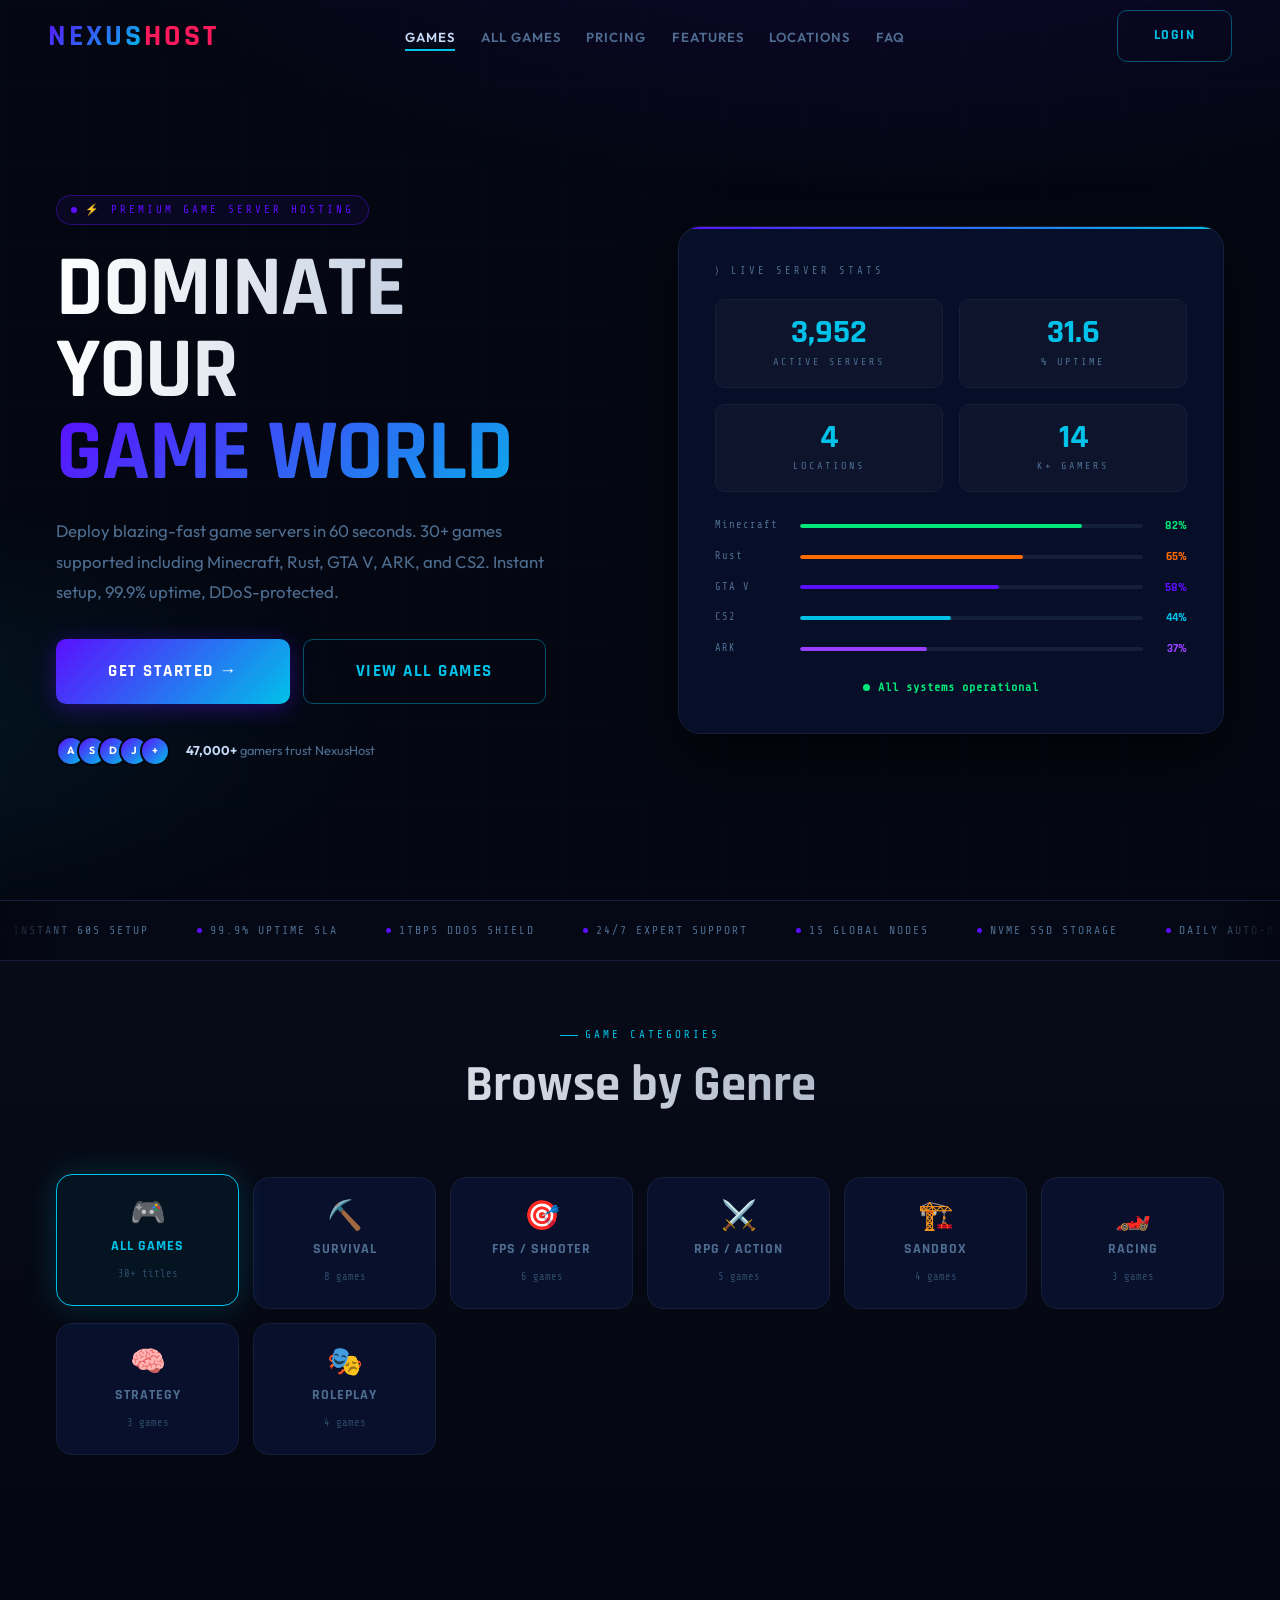
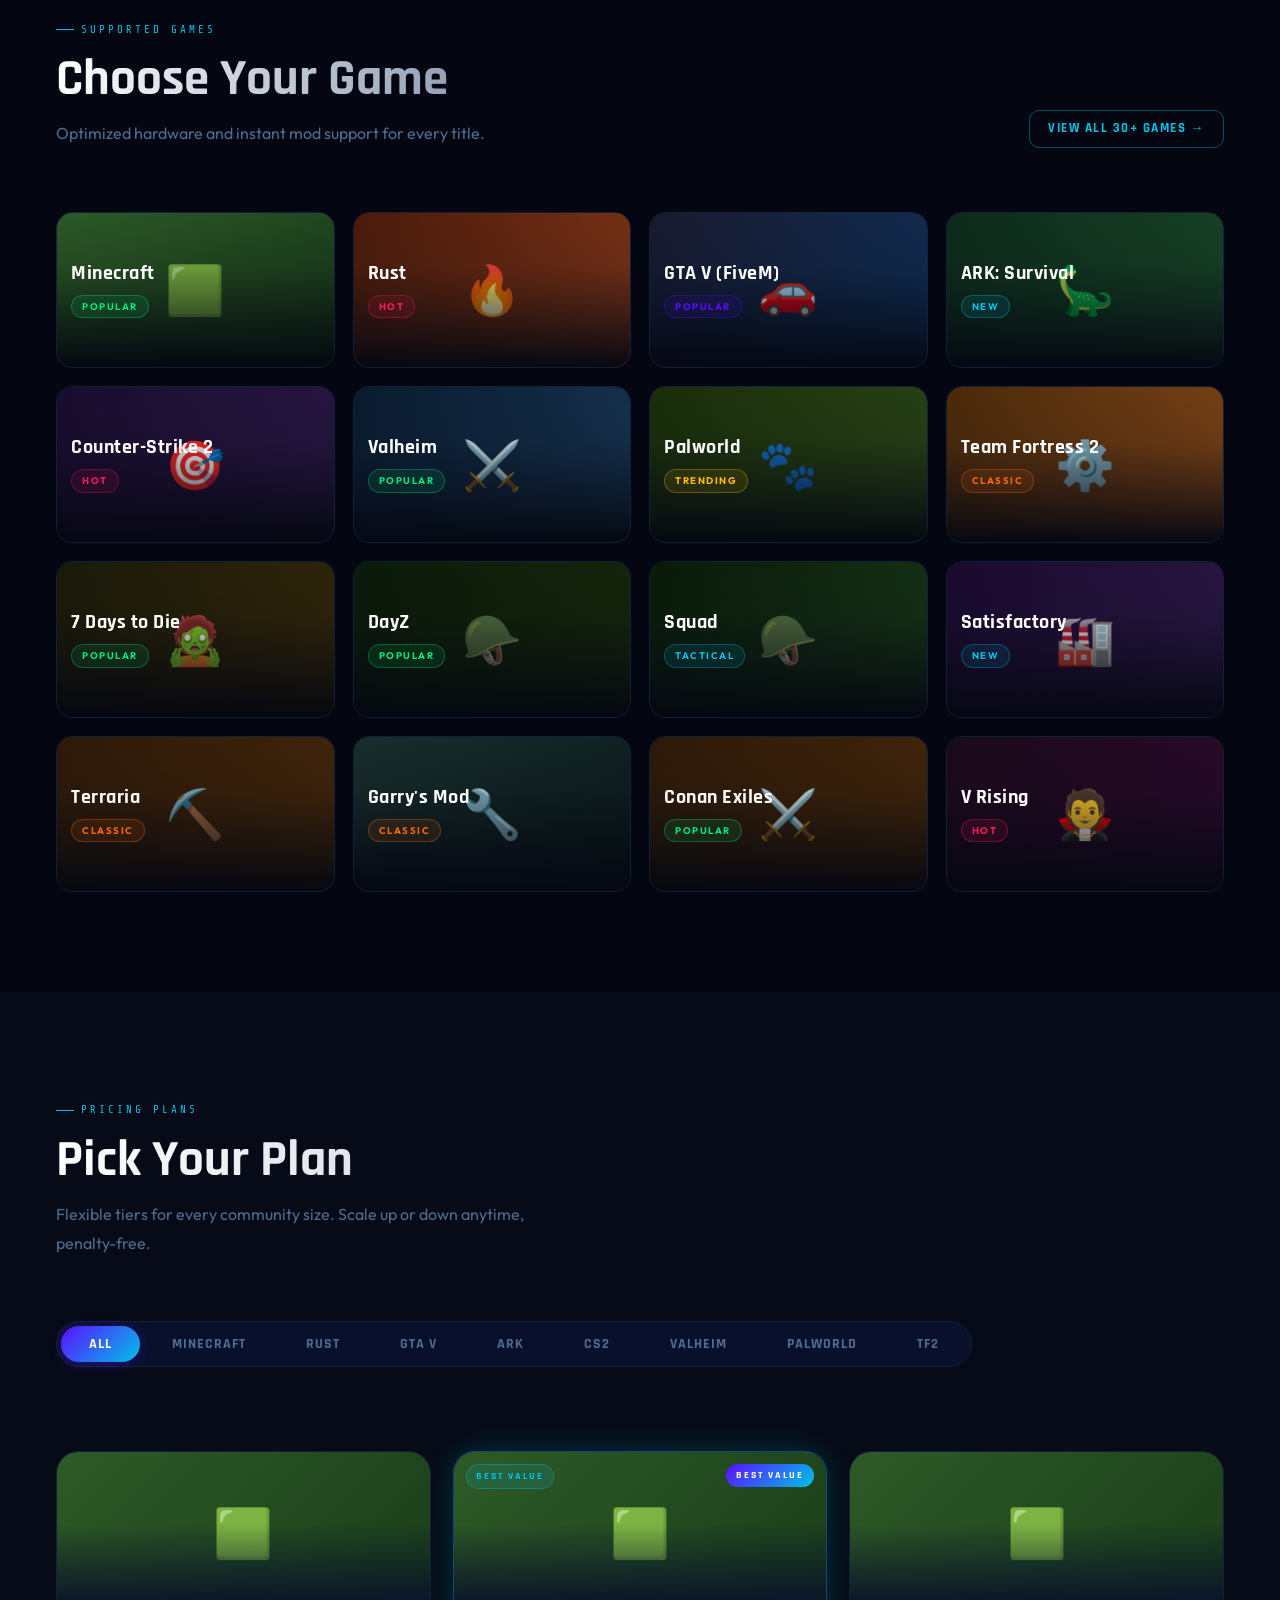
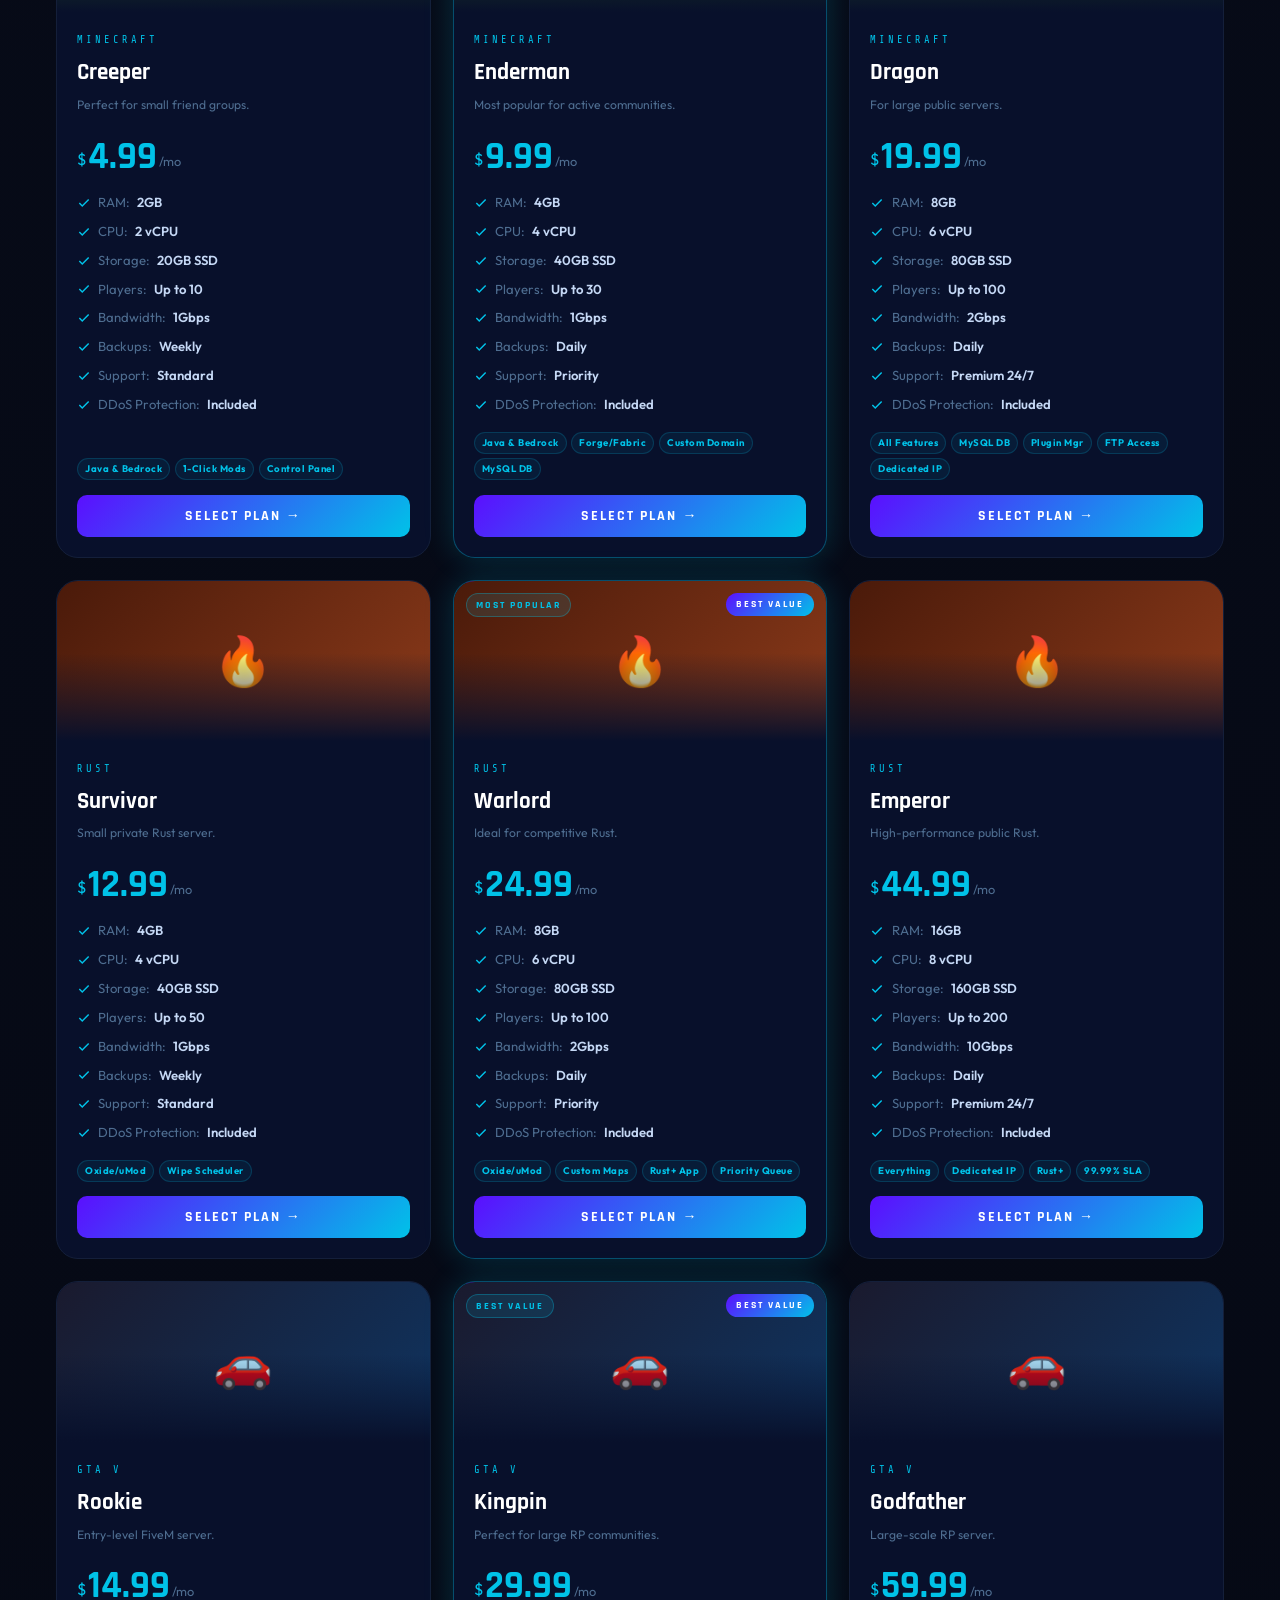
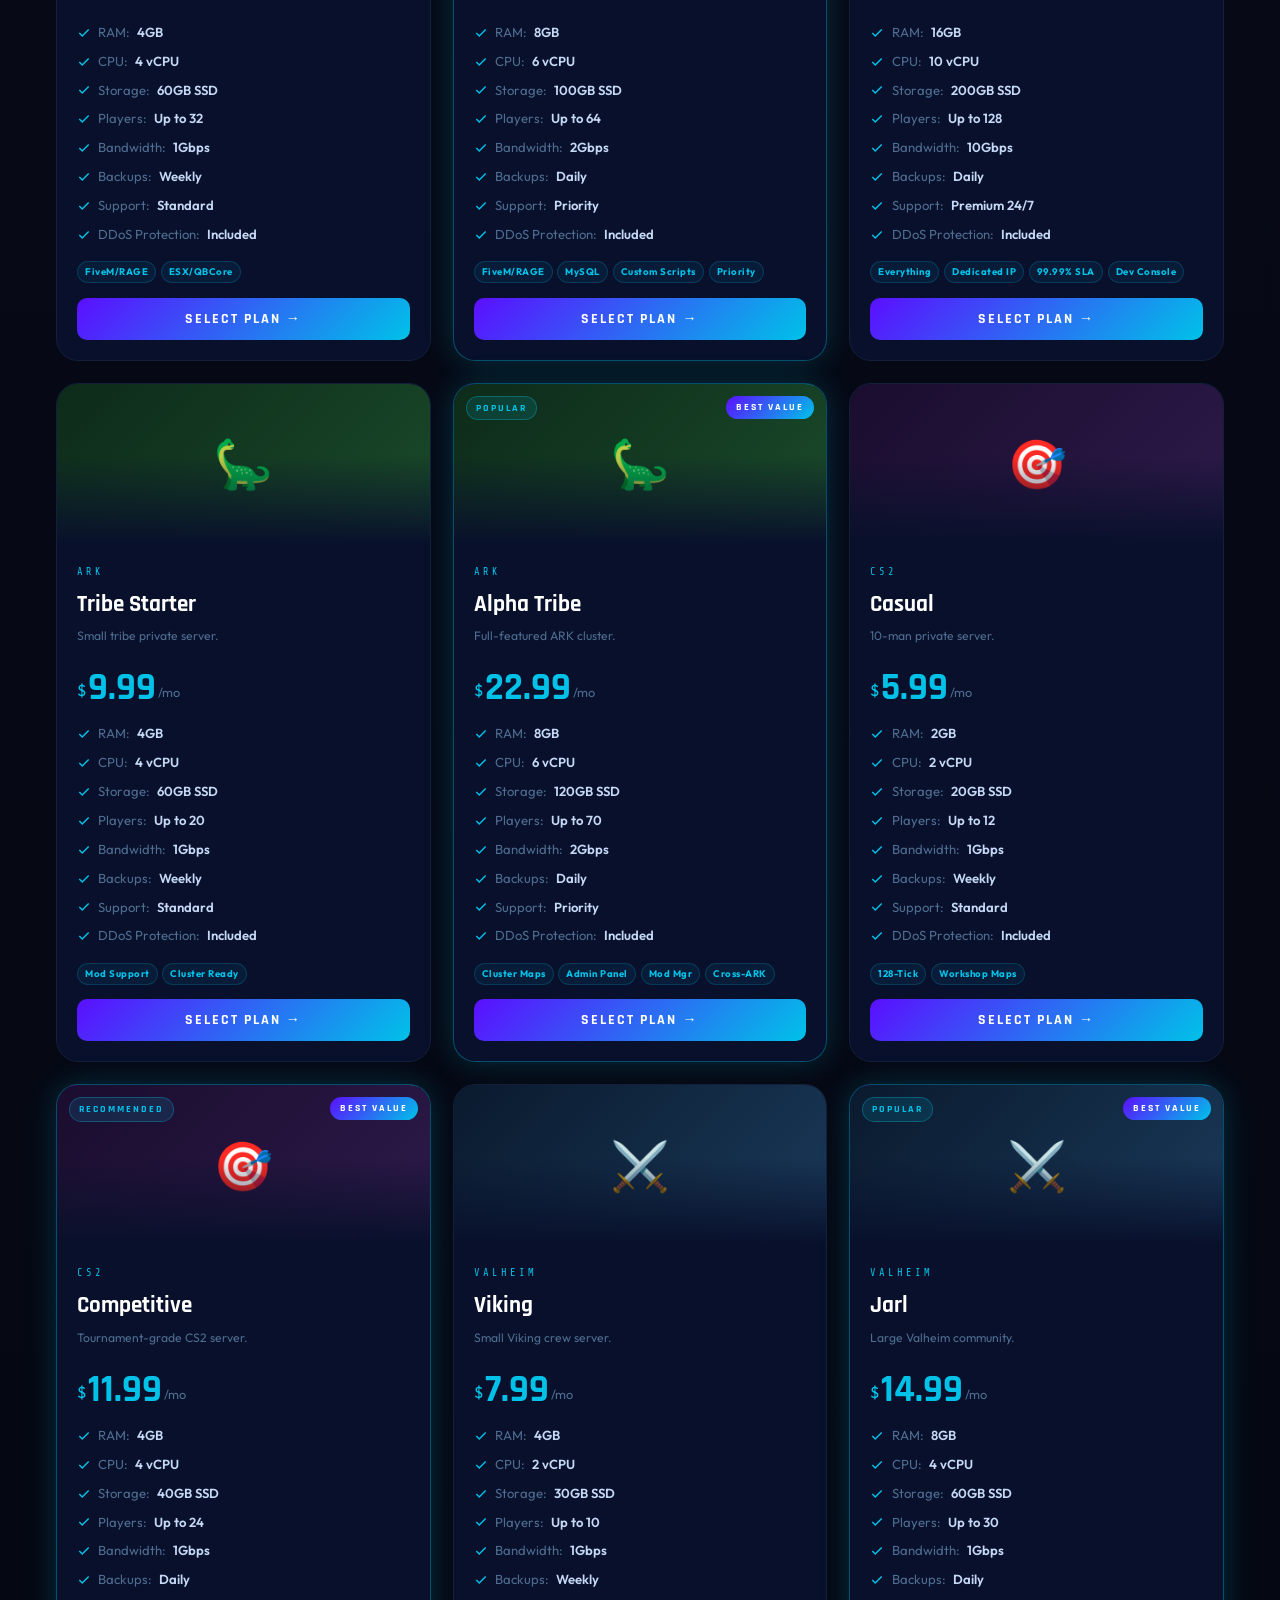
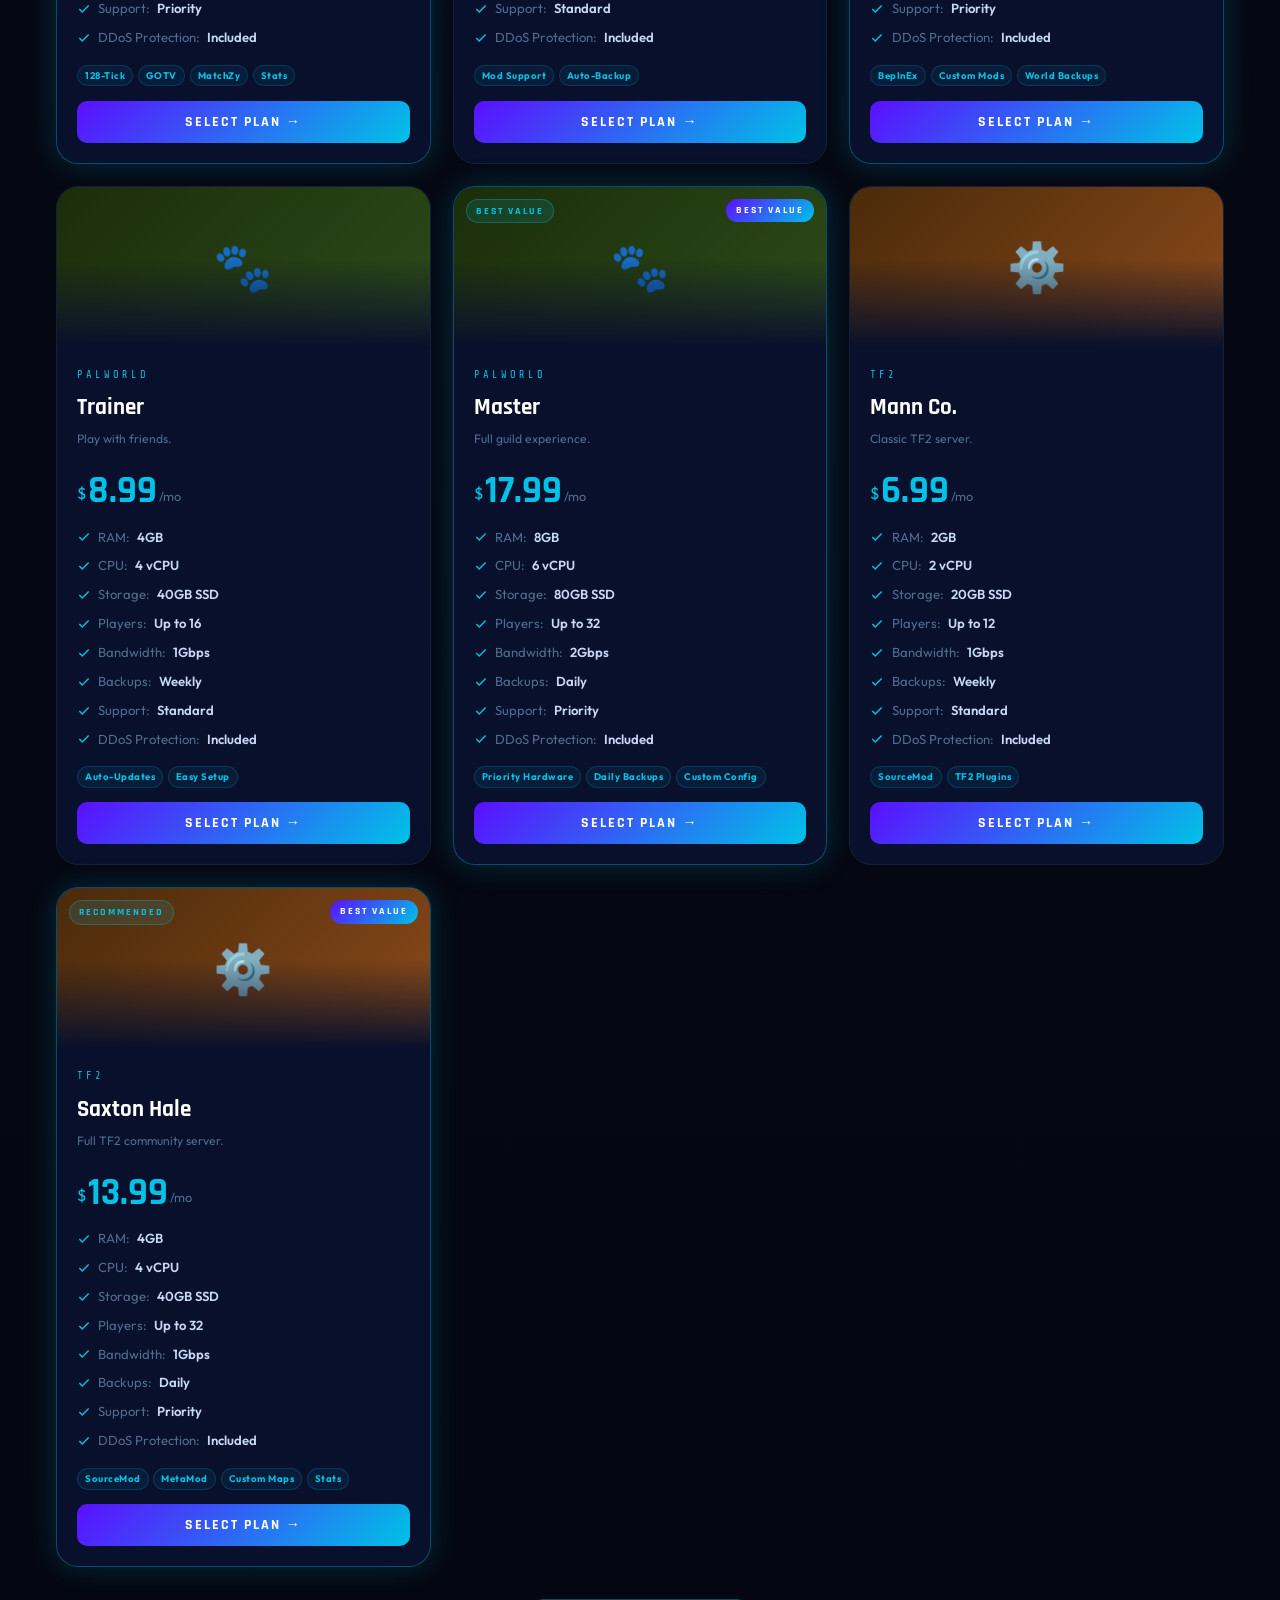
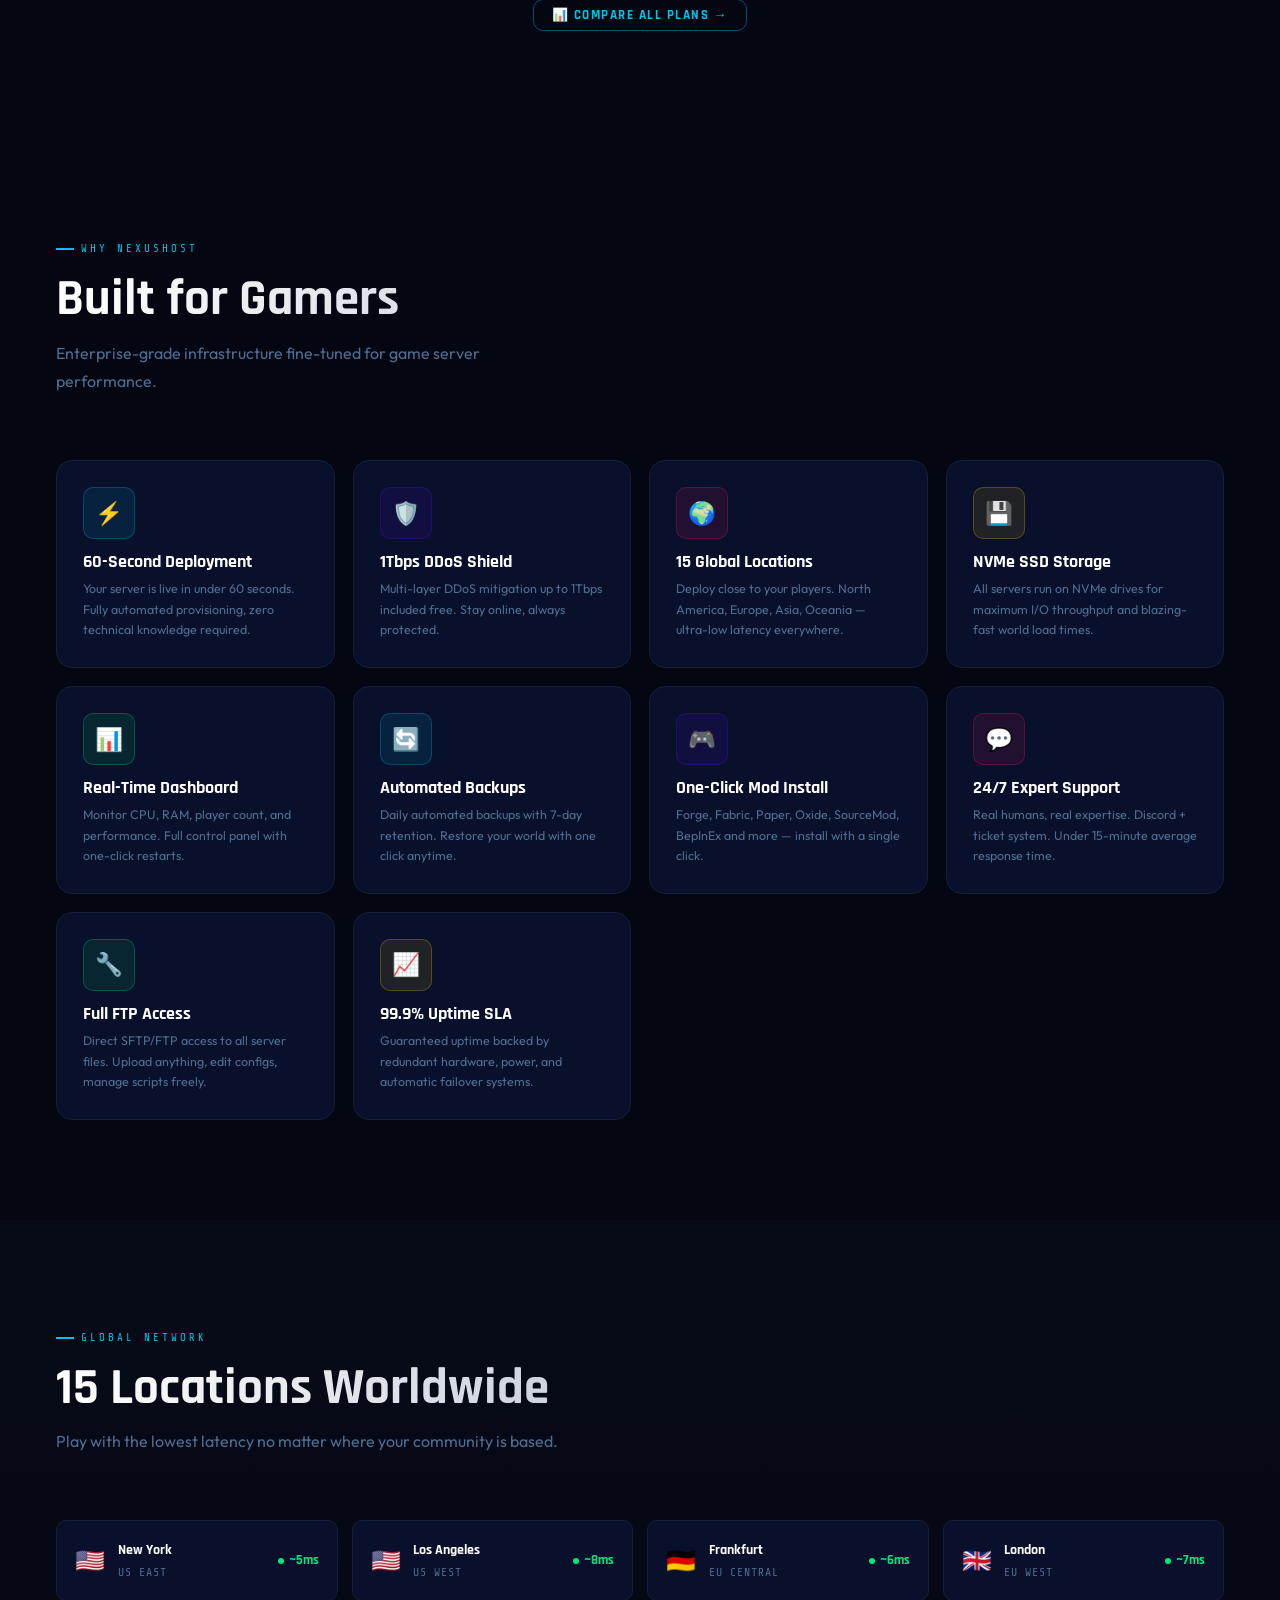
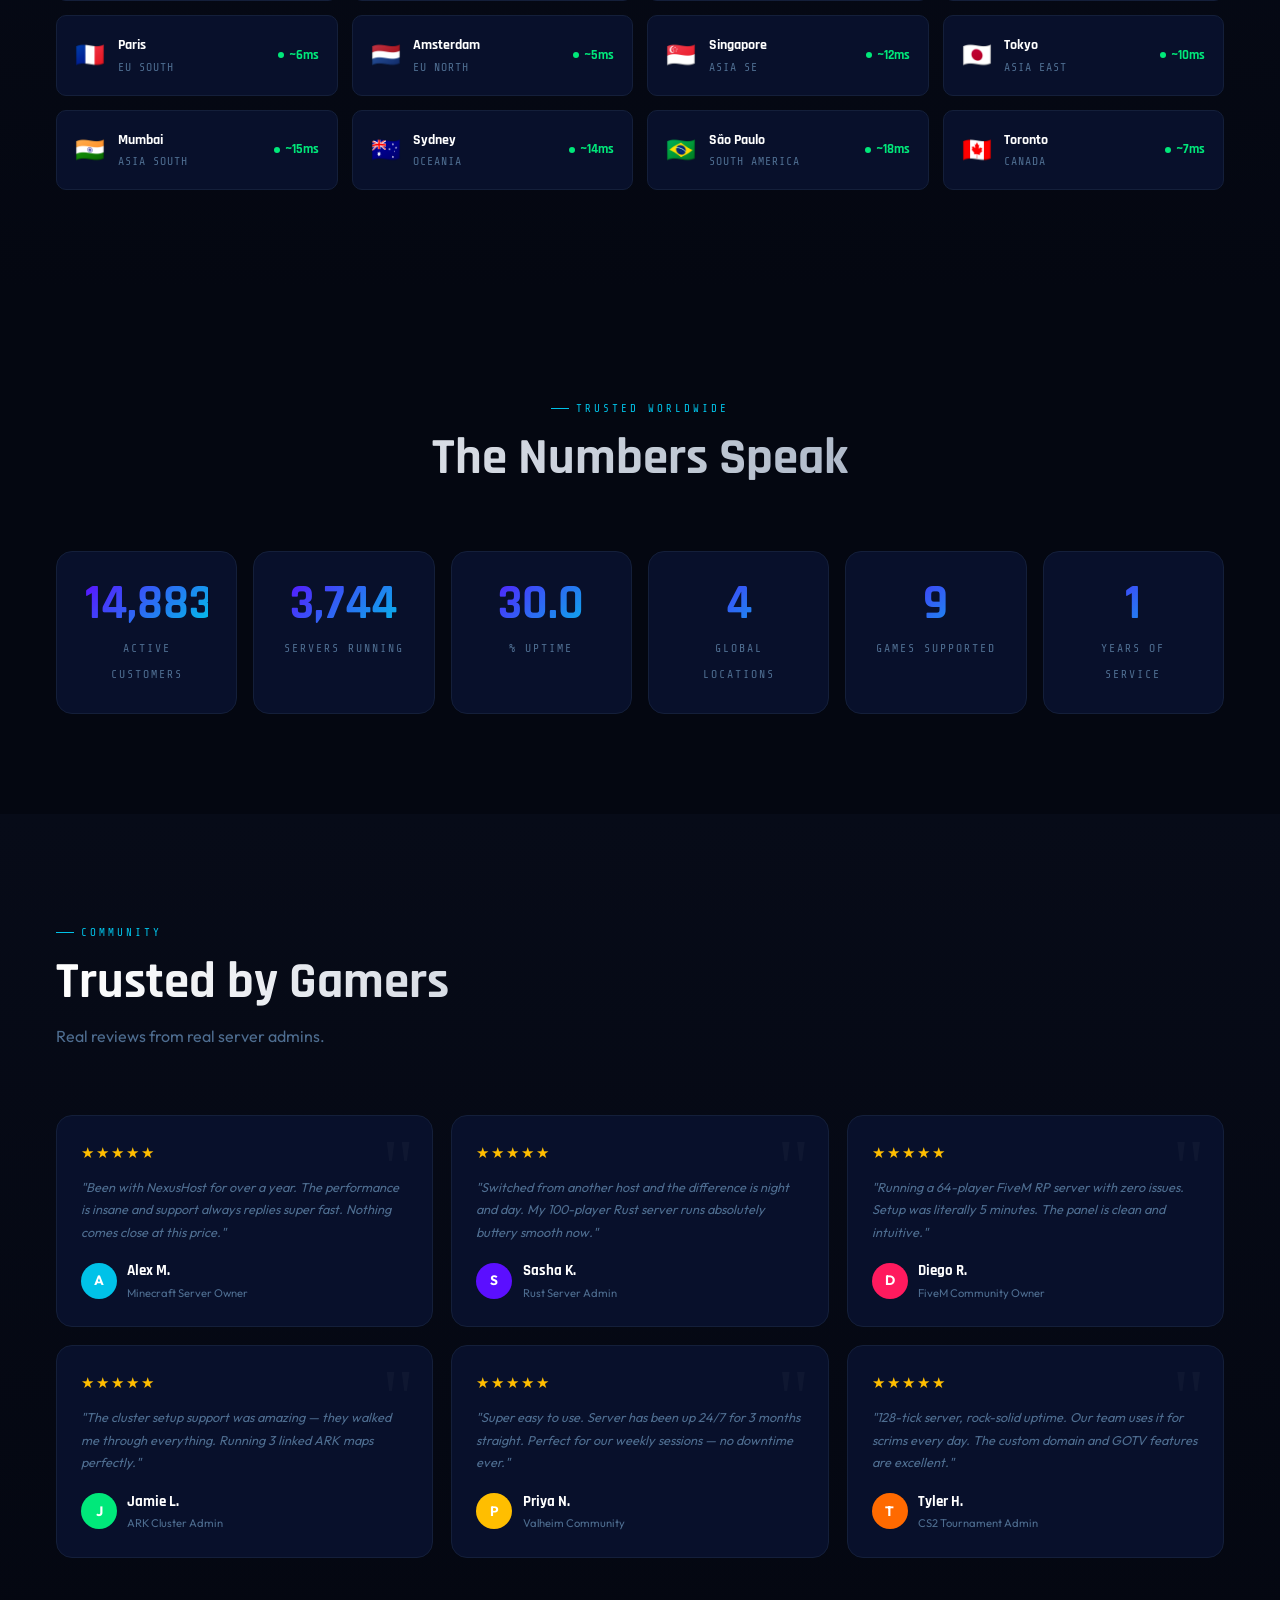
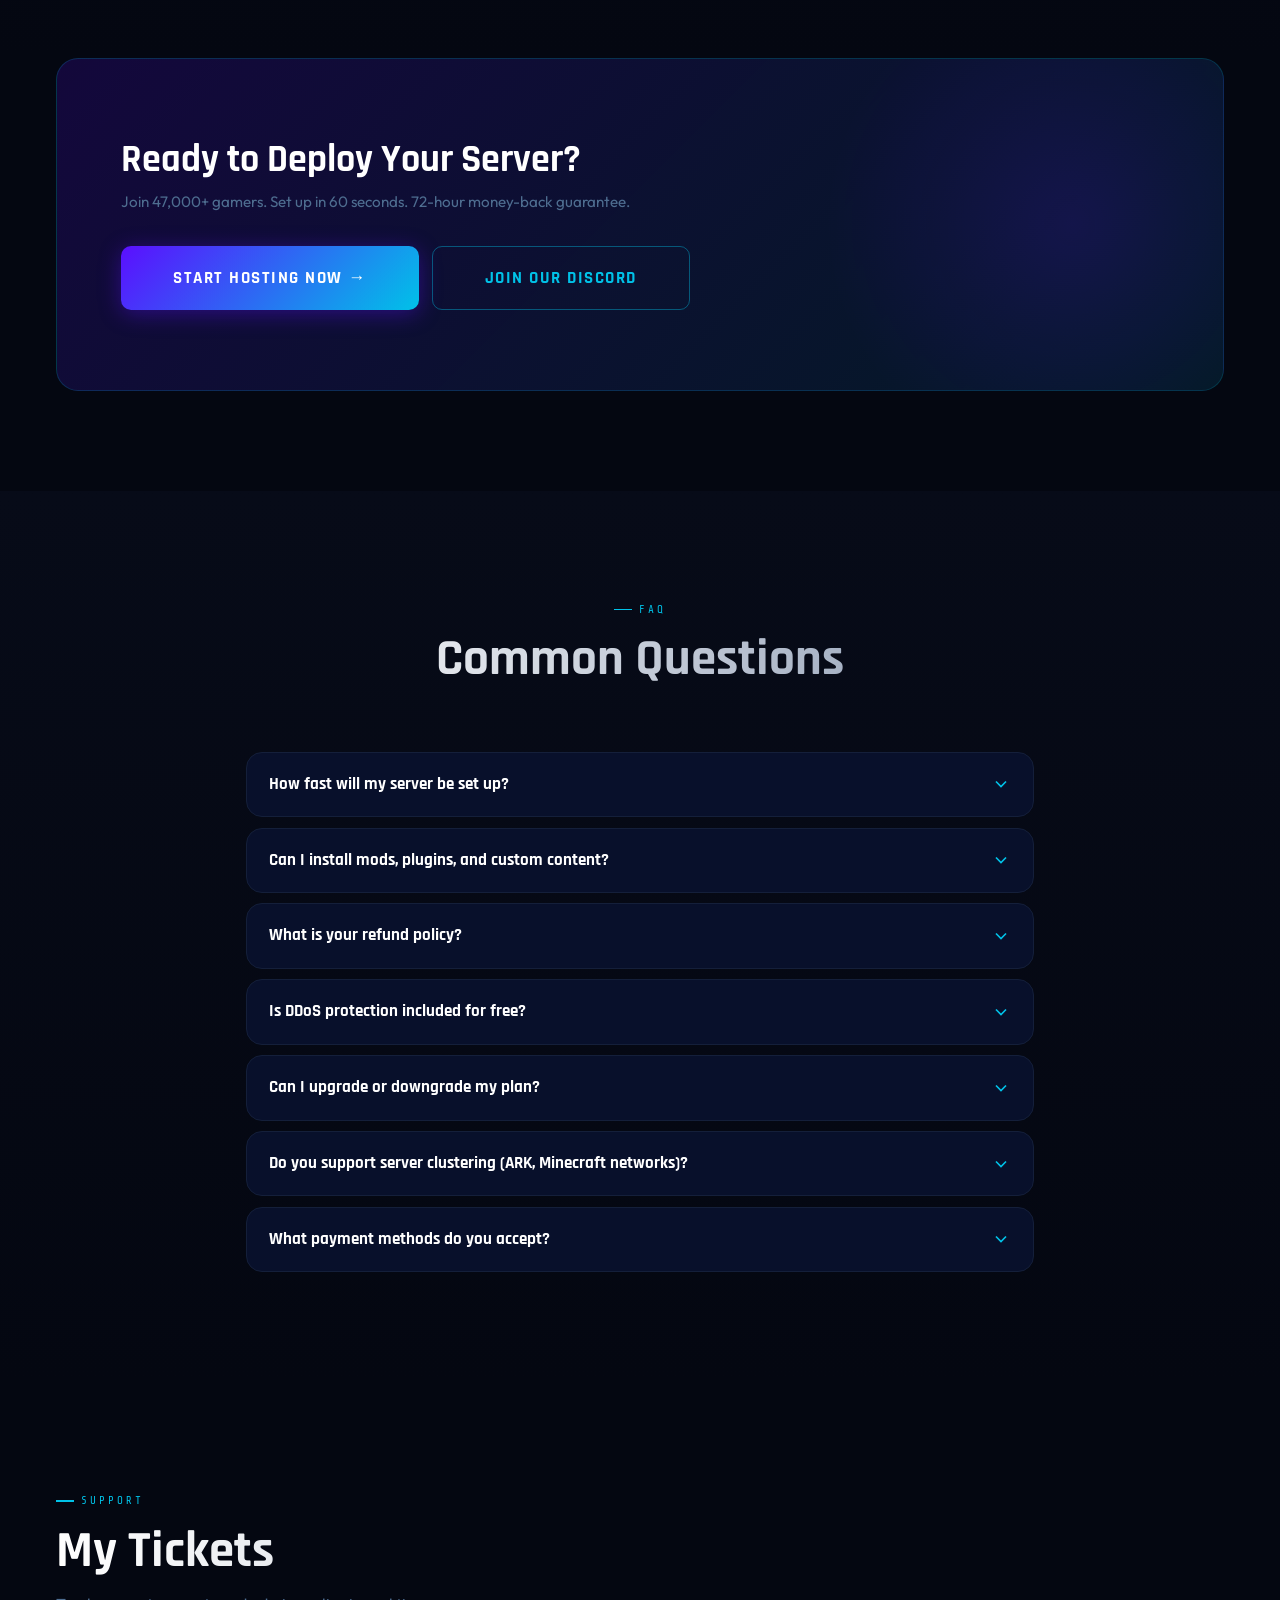
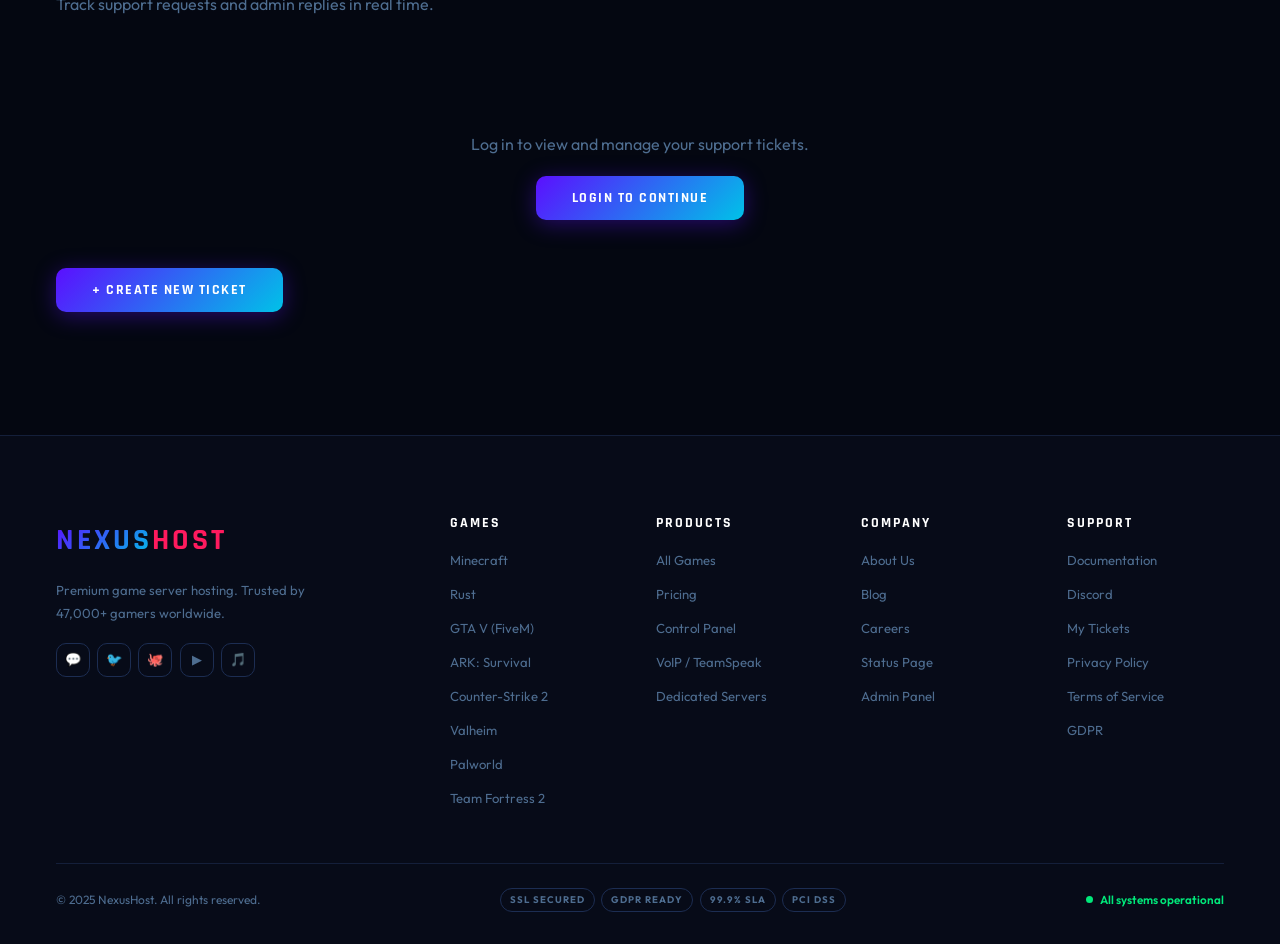
==== commit c01ebaa5: "Add files via upload" ====
--- a/index.html
+++ b/index.html
@@ -2,278 +2,540 @@
 <html lang="en">
 <head>
 <meta charset="UTF-8">
-<meta name="viewport" content="width=device-width, initial-scale=1.0">
-<title id="siteTitle">NexusHost — Premium Game Server Hosting</title>
-<link rel="preconnect" href="https://fonts.googleapis.com">
-<link href="https://fonts.googleapis.com/css2?family=Rajdhani:wght@400;500;600;700&family=Exo+2:wght@300;400;600;800&family=Share+Tech+Mono&display=swap" rel="stylesheet">
+<meta name="viewport" content="width=device-width,initial-scale=1,viewport-fit=cover">
+<meta name="description" content="NexusHost — Premium Game Server Hosting. Minecraft, Rust, GTA V, ARK, CS2, Valheim, Palworld and 30+ more games. Deploy in 60 seconds.">
+<meta name="keywords" content="game server hosting, minecraft server, rust server, gta v server, ark server, cs2 server">
+<meta name="theme-color" content="#040711">
+<meta property="og:title" content="NexusHost — Game Server Hosting">
+<meta property="og:description" content="Deploy blazing-fast game servers in 60 seconds. 99.9% uptime. 15 global locations.">
+<meta property="og:type" content="website">
+<title>NexusHost — Premium Game Server Hosting</title>
+<link rel="stylesheet" href="styles.css">
 <style>
-:root{--bg:#050810;--bg2:#080d1a;--bg3:#0d1428;--panel:#0b1120;--border:#1a2a4a;--border2:#243560;--accent:#00d4ff;--accent2:#7b2fff;--accent3:#ff3c6e;--green:#00ff88;--yellow:#ffcc00;--text:#c8d8f0;--text2:#6a8aaa;--glow:0 0 24px rgba(0,212,255,.3);}
-*,*::before,*::after{box-sizing:border-box;margin:0;padding:0;}
-html{scroll-behavior:smooth;}
-body{font-family:'Exo 2',sans-serif;background:var(--bg);color:var(--text);min-height:100vh;overflow-x:hidden;}
-body::before{content:'';position:fixed;inset:0;background-image:linear-gradient(rgba(0,212,255,.025) 1px,transparent 1px),linear-gradient(90deg,rgba(0,212,255,.025) 1px,transparent 1px);background-size:60px 60px;pointer-events:none;z-index:0;}
-::-webkit-scrollbar{width:5px;} ::-webkit-scrollbar-track{background:transparent;} ::-webkit-scrollbar-thumb{background:var(--border2);border-radius:3px;}
-nav{position:fixed;top:0;left:0;right:0;z-index:1000;display:flex;align-items:center;justify-content:space-between;padding:0 5%;height:68px;background:rgba(5,8,16,.92);backdrop-filter:blur(24px);border-bottom:1px solid var(--border);}
-.logo{font-family:'Rajdhani',sans-serif;font-size:1.8rem;font-weight:700;letter-spacing:3px;text-decoration:none;background:linear-gradient(90deg,var(--accent),var(--accent2));-webkit-background-clip:text;-webkit-text-fill-color:transparent;}
-.logo em{font-style:normal;-webkit-text-fill-color:var(--accent3);}
-nav ul{list-style:none;display:flex;gap:2rem;}
-nav ul a{color:var(--text2);text-decoration:none;font-size:.88rem;font-weight:600;letter-spacing:1px;text-transform:uppercase;transition:color .2s;}
-nav ul a:hover{color:var(--accent);}
-.nav-right{display:flex;gap:.8rem;align-items:center;}
-.btn{display:inline-block;text-decoration:none;cursor:pointer;border:none;font-family:'Rajdhani',sans-serif;font-weight:700;letter-spacing:1.5px;text-transform:uppercase;transition:all .2s;border-radius:6px;}
-.btn-ghost{padding:8px 22px;border:1px solid var(--accent);color:var(--accent);background:transparent;font-size:.92rem;}
-.btn-ghost:hover{background:rgba(0,212,255,.1);box-shadow:var(--glow);}
-.btn-solid{padding:8px 22px;background:linear-gradient(135deg,var(--accent2),var(--accent));color:#fff;font-size:.92rem;}
-.btn-solid:hover{transform:translateY(-2px);box-shadow:0 6px 22px rgba(123,47,255,.5);}
-.btn-lg{padding:14px 44px;font-size:1.05rem;}
-.btn-full{width:100%;padding:13px;font-size:1rem;border-radius:8px;display:block;text-align:center;}
-.user-bar{display:none;align-items:center;gap:.6rem;background:rgba(0,212,255,.06);border:1px solid rgba(0,212,255,.18);border-radius:30px;padding:5px 14px;font-size:.83rem;color:var(--accent);font-weight:600;}
-.user-bar.on{display:flex;}
-.u-av{width:26px;height:26px;border-radius:50%;background:linear-gradient(135deg,var(--accent2),var(--accent));display:flex;align-items:center;justify-content:center;font-size:.7rem;color:#fff;font-weight:700;}
-.logout-btn{background:none;border:none;color:var(--accent3);cursor:pointer;font-size:.72rem;font-weight:700;letter-spacing:1px;}
-@media(max-width:768px){nav ul{display:none;}}
-.hero{position:relative;min-height:100vh;display:flex;align-items:center;justify-content:center;text-align:center;overflow:hidden;padding:130px 5% 80px;}
-.hero-canvas{position:absolute;inset:0;}
-.hero-glow{position:absolute;width:900px;height:900px;border-radius:50%;background:radial-gradient(circle,rgba(123,47,255,.14) 0%,transparent 70%);top:50%;left:50%;transform:translate(-50%,-50%);animation:pulse 5s ease-in-out infinite;}
-@keyframes pulse{0%,100%{transform:translate(-50%,-50%) scale(1);opacity:.7}50%{transform:translate(-50%,-50%) scale(1.08);opacity:1}}
-.hero-content{position:relative;z-index:2;max-width:960px;}
-.hero-eyebrow{display:inline-flex;align-items:center;gap:.5rem;padding:5px 18px;border:1px solid var(--accent2);border-radius:20px;font-size:.72rem;font-weight:700;letter-spacing:3px;text-transform:uppercase;color:var(--accent2);background:rgba(123,47,255,.08);margin-bottom:2rem;animation:fadeUp .6s ease both;}
-.hero-eyebrow::before{content:'';width:6px;height:6px;border-radius:50%;background:var(--accent2);animation:blink 1.5s infinite;}
-@keyframes blink{0%,100%{opacity:1}50%{opacity:.2}}
-.hero h1{font-family:'Rajdhani',sans-serif;font-size:clamp(3rem,8vw,6.5rem);font-weight:700;line-height:.95;margin-bottom:1.6rem;animation:fadeUp .6s ease .1s both;}
-.h1-top{display:block;background:linear-gradient(90deg,#fff 0%,var(--accent) 100%);-webkit-background-clip:text;-webkit-text-fill-color:transparent;}
-.h1-bot{display:block;background:linear-gradient(90deg,var(--accent2) 0%,var(--accent3) 100%);-webkit-background-clip:text;-webkit-text-fill-color:transparent;}
-.hero-sub{font-size:1.15rem;color:var(--text2);max-width:600px;margin:0 auto 2.5rem;line-height:1.75;font-weight:300;animation:fadeUp .6s ease .2s both;}
-.hero-btns{display:flex;gap:1rem;justify-content:center;flex-wrap:wrap;animation:fadeUp .6s ease .3s both;}
-.hero-stats{display:flex;gap:3rem;justify-content:center;margin-top:4rem;flex-wrap:wrap;animation:fadeUp .6s ease .4s both;}
-.hs-num{font-family:'Rajdhani',sans-serif;font-size:2.3rem;font-weight:700;color:var(--accent);display:block;line-height:1;}
-.hs-lbl{font-size:.72rem;text-transform:uppercase;letter-spacing:2px;color:var(--text2);margin-top:4px;display:block;}
-@keyframes fadeUp{from{opacity:0;transform:translateY(28px)}to{opacity:1;transform:translateY(0)}}
-.particle{position:absolute;border-radius:50%;animation:floatUp linear infinite;opacity:0;}
-@keyframes floatUp{0%{transform:translateY(100vh);opacity:0}10%{opacity:.6}90%{opacity:.4}100%{transform:translateY(-10vh);opacity:0}}
-section{position:relative;z-index:1;padding:100px 5%;}
-.s-label{display:block;font-size:.68rem;font-weight:700;letter-spacing:4px;text-transform:uppercase;color:var(--accent);margin-bottom:.7rem;}
-.s-title{font-family:'Rajdhani',sans-serif;font-size:clamp(2rem,4vw,3.2rem);font-weight:700;color:#fff;margin-bottom:.8rem;}
-.s-sub{font-size:.97rem;color:var(--text2);max-width:520px;line-height:1.75;font-weight:300;}
-.s-head{margin-bottom:3.5rem;}
-#games{background:var(--bg2);}
-.games-grid{display:grid;grid-template-columns:repeat(auto-fill,minmax(270px,1fr));gap:1.5rem;}
-.game-card{position:relative;border-radius:14px;overflow:hidden;cursor:pointer;transition:transform .3s,box-shadow .3s;border:1px solid var(--border);background:var(--panel);aspect-ratio:16/9;}
-.game-card:hover{transform:translateY(-7px) scale(1.015);box-shadow:0 22px 60px rgba(0,0,0,.5),var(--glow);border-color:var(--accent);}
-.gc-bg{width:100%;height:100%;display:flex;align-items:center;justify-content:center;font-size:3.5rem;transition:transform .5s;background-size:cover;background-position:center;}
-.game-card:hover .gc-bg{transform:scale(1.1);}
-.gc-overlay{position:absolute;inset:0;background:linear-gradient(to top,rgba(5,8,16,.96) 0%,rgba(5,8,16,.2) 65%,transparent 100%);display:flex;flex-direction:column;justify-content:flex-end;padding:1.2rem;}
-.gc-name{font-family:'Rajdhani',sans-serif;font-size:1.4rem;font-weight:700;color:#fff;letter-spacing:1px;}
-.gc-tags{margin-top:.35rem;display:flex;gap:.4rem;flex-wrap:wrap;}
-.gtag{font-size:.65rem;font-weight:700;letter-spacing:2px;text-transform:uppercase;padding:3px 10px;border-radius:20px;}
-.tp{background:rgba(0,255,136,.1);color:var(--green);border:1px solid rgba(0,255,136,.3);}
-.th{background:rgba(255,60,110,.1);color:var(--accent3);border:1px solid rgba(255,60,110,.3);}
-.tn{background:rgba(0,212,255,.1);color:var(--accent);border:1px solid rgba(0,212,255,.3);}
-.gc-btn{margin-top:.7rem;padding:7px 16px;background:linear-gradient(135deg,var(--accent2),var(--accent));color:#fff;border:none;border-radius:5px;font-family:'Rajdhani',sans-serif;font-size:.88rem;font-weight:600;letter-spacing:1px;cursor:pointer;opacity:0;transform:translateY(8px);transition:opacity .3s,transform .3s;}
-.game-card:hover .gc-btn{opacity:1;transform:translateY(0);}
-#pricing{background:var(--bg);}
-.filter-row{display:flex;gap:.5rem;margin-bottom:3rem;flex-wrap:wrap;}
-.fb{padding:7px 20px;border:1px solid var(--border2);background:transparent;color:var(--text2);border-radius:30px;font-family:'Rajdhani',sans-serif;font-size:.88rem;font-weight:600;letter-spacing:1px;cursor:pointer;transition:all .2s;}
-.fb:hover,.fb.active{border-color:var(--accent);color:var(--accent);background:rgba(0,212,255,.07);}
-.plans-grid{display:grid;grid-template-columns:repeat(auto-fill,minmax(300px,1fr));gap:1.5rem;}
-.plan-card{position:relative;background:var(--panel);border:1px solid var(--border);border-radius:16px;overflow:hidden;transition:transform .3s,box-shadow .3s,border-color .3s;display:flex;flex-direction:column;}
-.plan-card::before{content:'';position:absolute;top:0;left:0;right:0;height:3px;background:linear-gradient(90deg,var(--accent2),var(--accent));opacity:0;transition:opacity .3s;}
-.plan-card:hover{transform:translateY(-7px);box-shadow:0 22px 60px rgba(0,0,0,.4),var(--glow);border-color:var(--border2);}
-.plan-card:hover::before,.plan-card.featured::before{opacity:1;}
-.plan-card.featured{border-color:var(--accent);box-shadow:var(--glow);}
-.plan-hero{position:relative;width:100%;height:160px;overflow:hidden;background:var(--bg3);flex-shrink:0;}
-.plan-hero-bg{width:100%;height:100%;object-fit:cover;display:block;}
-.plan-hero-ph{width:100%;height:100%;display:flex;align-items:center;justify-content:center;font-size:3.5rem;background-size:cover;background-position:center;}
-.plan-hero-grad{position:absolute;inset:0;background:linear-gradient(to top,var(--panel) 0%,transparent 60%);}
-.plan-featured-badge{position:absolute;top:.8rem;right:.8rem;background:linear-gradient(135deg,var(--accent2),var(--accent));color:#fff;font-family:'Rajdhani',sans-serif;font-size:.68rem;font-weight:700;letter-spacing:2px;padding:3px 12px;border-radius:20px;text-transform:uppercase;z-index:2;}
-.plan-ribbon{position:absolute;top:.8rem;left:.8rem;font-family:'Rajdhani',sans-serif;font-size:.65rem;font-weight:700;letter-spacing:2px;padding:3px 10px;border-radius:20px;text-transform:uppercase;z-index:2;background:rgba(0,212,255,.12);color:var(--accent);border:1px solid rgba(0,212,255,.3);}
-.plan-body{padding:1.5rem;flex:1;display:flex;flex-direction:column;}
-.plan-gtag{font-size:.68rem;font-weight:700;letter-spacing:3px;text-transform:uppercase;color:var(--accent);margin-bottom:.3rem;}
-.plan-name{font-family:'Rajdhani',sans-serif;font-size:1.55rem;font-weight:700;color:#fff;margin-bottom:.2rem;}
-.plan-desc{font-size:.82rem;color:var(--text2);margin-bottom:1rem;line-height:1.6;min-height:2.4em;}
-.plan-price{display:flex;align-items:flex-end;gap:3px;margin-bottom:1.2rem;}
-.plan-price .sym{font-size:1.1rem;color:var(--accent);margin-bottom:4px;}
-.plan-price .amt{font-family:'Rajdhani',sans-serif;font-size:2.6rem;font-weight:700;color:var(--accent);line-height:1;}
-.plan-price .per{font-size:.82rem;color:var(--text2);margin-bottom:5px;}
-.plan-specs{list-style:none;display:flex;flex-direction:column;gap:.55rem;margin-bottom:1.2rem;flex:1;}
-.plan-specs li{display:flex;align-items:center;gap:.55rem;font-size:.875rem;color:var(--text2);}
-.si{width:16px;height:16px;color:var(--accent);flex-shrink:0;}
-.sv{color:var(--text);font-weight:600;}
-.plan-extras{display:flex;flex-wrap:wrap;gap:.4rem;margin-bottom:1.2rem;}
-.pet{font-size:.65rem;font-weight:700;letter-spacing:1px;padding:3px 9px;border-radius:12px;background:rgba(0,212,255,.07);border:1px solid rgba(0,212,255,.18);color:var(--accent);}
-#features{background:var(--bg2);}
-.feat-grid{display:grid;grid-template-columns:repeat(auto-fill,minmax(250px,1fr));gap:1.4rem;margin-top:3rem;}
-.feat-card{background:var(--panel);border:1px solid var(--border);border-radius:12px;padding:1.7rem;transition:border-color .3s,transform .3s;}
-.feat-card:hover{border-color:var(--accent2);transform:translateY(-4px);}
-.feat-icon{width:48px;height:48px;border-radius:10px;display:flex;align-items:center;justify-content:center;margin-bottom:.9rem;font-size:1.4rem;}
-.fi-c{background:rgba(0,212,255,.1);border:1px solid rgba(0,212,255,.25);}
-.fi-p{background:rgba(123,47,255,.1);border:1px solid rgba(123,47,255,.25);}
-.fi-r{background:rgba(255,60,110,.1);border:1px solid rgba(255,60,110,.25);}
-.fi-g{background:rgba(0,255,136,.1);border:1px solid rgba(0,255,136,.25);}
-.feat-title{font-family:'Rajdhani',sans-serif;font-size:1.1rem;font-weight:700;color:#fff;margin-bottom:.4rem;}
-.feat-desc{font-size:.85rem;color:var(--text2);line-height:1.65;}
-#testimonials{background:var(--bg);}
-.testi-grid{display:grid;grid-template-columns:repeat(auto-fill,minmax(300px,1fr));gap:1.4rem;margin-top:3rem;}
-.testi-card{background:var(--panel);border:1px solid var(--border);border-radius:14px;padding:1.6rem;transition:border-color .3s;}
-.testi-card:hover{border-color:var(--border2);}
-.testi-stars{color:var(--yellow);font-size:1rem;margin-bottom:.8rem;letter-spacing:2px;}
-.testi-text{font-size:.88rem;color:var(--text2);line-height:1.75;margin-bottom:1rem;font-style:italic;}
-.testi-author{display:flex;align-items:center;gap:.7rem;}
-.testi-av{width:36px;height:36px;border-radius:50%;display:flex;align-items:center;justify-content:center;font-weight:700;font-size:.85rem;color:#fff;flex-shrink:0;}
-.testi-name{font-family:'Rajdhani',sans-serif;font-size:.95rem;font-weight:700;color:#fff;}
-.testi-game{font-size:.72rem;color:var(--text2);}
-#mytickets{background:var(--bg2);}
-.tcWrap{display:none;}
-.tcWrap.on{display:block;}
-.t-item{background:var(--panel);border:1px solid var(--border);border-radius:10px;padding:1.2rem 1.4rem;margin-bottom:.9rem;}
-.t-top{display:flex;align-items:center;gap:.8rem;flex-wrap:wrap;margin-bottom:.4rem;}
-.t-status{font-size:.65rem;font-weight:700;letter-spacing:1px;text-transform:uppercase;padding:2px 9px;border-radius:20px;}
-.ts-open{background:rgba(0,212,255,.1);color:var(--accent);border:1px solid rgba(0,212,255,.3);}
-.ts-pending{background:rgba(255,204,0,.1);color:var(--yellow);border:1px solid rgba(255,204,0,.3);}
-.ts-closed{background:rgba(106,138,170,.1);color:var(--text2);border:1px solid var(--border2);}
-.t-subj{font-family:'Rajdhani',sans-serif;font-size:.95rem;font-weight:700;color:#fff;}
-.t-date{margin-left:auto;font-size:.75rem;color:var(--text2);}
-.t-meta{font-size:.78rem;color:var(--text2);margin-bottom:.4rem;}
-.t-msg{font-size:.85rem;color:var(--text2);line-height:1.6;}
-.t-reply{margin-top:.7rem;padding:.7rem 1rem;background:rgba(0,212,255,.04);border-left:3px solid var(--accent);border-radius:4px;}
-.t-reply-from{font-size:.7rem;font-weight:700;text-transform:uppercase;letter-spacing:1px;color:var(--accent);margin-bottom:3px;}
-.t-reply-msg{font-size:.85rem;color:var(--text);line-height:1.6;}
-footer{background:var(--bg2);border-top:1px solid var(--border);padding:4rem 5% 2rem;position:relative;z-index:1;}
-.footer-grid{display:grid;grid-template-columns:2fr 1fr 1fr 1fr;gap:3rem;margin-bottom:3rem;}
-@media(max-width:768px){.footer-grid{grid-template-columns:1fr 1fr;}}
-.ft-brand p{font-size:.85rem;color:var(--text2);line-height:1.75;margin-top:1rem;max-width:280px;}
-.ft-col h4{font-family:'Rajdhani',sans-serif;font-size:.95rem;font-weight:700;color:#fff;letter-spacing:2px;text-transform:uppercase;margin-bottom:1.1rem;}
-.ft-col ul{list-style:none;display:flex;flex-direction:column;gap:.55rem;}
-.ft-col ul a{font-size:.84rem;color:var(--text2);text-decoration:none;transition:color .2s;}
-.ft-col ul a:hover{color:var(--accent);}
-.footer-bottom{border-top:1px solid var(--border);padding-top:1.8rem;display:flex;align-items:center;justify-content:space-between;flex-wrap:wrap;gap:1rem;}
-.footer-bottom p{font-size:.78rem;color:var(--text2);}
-.status-pill{display:flex;align-items:center;gap:.5rem;font-size:.78rem;color:var(--green);}
-.sdot{width:7px;height:7px;border-radius:50%;background:var(--green);animation:blink 2s infinite;}
-.ovl{position:fixed;inset:0;background:rgba(0,0,0,.86);backdrop-filter:blur(12px);z-index:2000;display:flex;align-items:center;justify-content:center;padding:20px;opacity:0;pointer-events:none;transition:opacity .3s;}
-.ovl.open{opacity:1;pointer-events:all;}
-.modal{background:var(--bg3);border:1px solid var(--border2);border-radius:16px;width:100%;max-width:560px;max-height:92vh;overflow-y:auto;transform:scale(.92) translateY(18px);transition:transform .3s;scrollbar-width:thin;scrollbar-color:var(--border2) transparent;}
-.ovl.open .modal{transform:scale(1) translateY(0);}
-.modal-lg{max-width:680px;}
-.mh{padding:1.4rem 2rem 1rem;border-bottom:1px solid var(--border);display:flex;align-items:center;justify-content:space-between;}
-.mh h3{font-family:'Rajdhani',sans-serif;font-size:1.3rem;font-weight:700;color:#fff;}
-.mcls{width:30px;height:30px;border-radius:6px;border:1px solid var(--border2);background:transparent;color:var(--text2);cursor:pointer;font-size:1rem;display:flex;align-items:center;justify-content:center;transition:all .2s;}
-.mcls:hover{border-color:var(--accent3);color:var(--accent3);}
-.mb{padding:1.5rem 2rem 2rem;}
-.form-group{margin-bottom:1.1rem;}
-.form-label{display:block;font-size:.73rem;font-weight:700;letter-spacing:2px;text-transform:uppercase;color:var(--text2);margin-bottom:.45rem;}
-.form-input{width:100%;padding:10px 13px;background:var(--panel);border:1px solid var(--border2);border-radius:7px;color:var(--text);font-family:'Exo 2',sans-serif;font-size:.88rem;outline:none;transition:border-color .2s,box-shadow .2s;}
-.form-input:focus{border-color:var(--accent);box-shadow:0 0 0 3px rgba(0,212,255,.1);}
-.form-input::placeholder{color:var(--text2);opacity:.45;}
-select.form-input{appearance:none;background-image:url("data:image/svg+xml,%3Csvg xmlns='http://www.w3.org/2000/svg' width='10' height='10' fill='%236a8aaa' viewBox='0 0 16 16'%3E%3Cpath d='M7.247 11.14 2.451 5.658C1.885 5.013 2.345 4 3.204 4h9.592a1 1 0 0 1 .753 1.659l-4.796 5.48a1 1 0 0 1-1.506 0z'/%3E%3C/svg%3E");background-repeat:no-repeat;background-position:right 13px center;padding-right:34px;cursor:pointer;}
-select.form-input option{background:var(--bg3);}
-textarea.form-input{resize:vertical;}
-.form-row{display:grid;grid-template-columns:1fr 1fr;gap:1rem;}
-@media(max-width:500px){.form-row{grid-template-columns:1fr;}}
-.form-check{display:flex;align-items:flex-start;gap:.65rem;margin-bottom:1rem;}
-.form-check input{margin-top:3px;accent-color:var(--accent);width:15px;height:15px;}
-.form-check label{font-size:.83rem;color:var(--text2);line-height:1.55;}
-.plan-info-bar{display:flex;align-items:center;gap:1rem;padding:.9rem 1.1rem;background:var(--panel);border:1px solid var(--border);border-radius:8px;margin-bottom:1.4rem;}
-.pi-icon{font-size:1.8rem;width:44px;text-align:center;}
-.pi-name{font-family:'Rajdhani',sans-serif;font-size:1rem;font-weight:700;color:#fff;}
-.pi-price{font-size:.82rem;color:var(--accent);font-weight:600;}
-.auth-tabs{display:flex;border-bottom:1px solid var(--border);margin-bottom:1.4rem;}
-.at{flex:1;padding:9px;background:transparent;border:none;border-bottom:2px solid transparent;color:var(--text2);font-family:'Rajdhani',sans-serif;font-size:.92rem;font-weight:700;letter-spacing:1px;cursor:pointer;transition:all .2s;text-transform:uppercase;margin-bottom:-1px;}
-.at.active{border-bottom-color:var(--accent);color:var(--accent);}
-.success-wrap{display:none;text-align:center;padding:2rem 1rem;}
-.sw-icon{font-size:3.5rem;margin-bottom:.8rem;display:block;animation:popIn .4s ease;}
-@keyframes popIn{0%{transform:scale(0)}80%{transform:scale(1.15)}100%{transform:scale(1)}}
-.success-wrap h3{font-family:'Rajdhani',sans-serif;font-size:1.4rem;color:var(--green);margin-bottom:.4rem;}
-.success-wrap p{font-size:.86rem;color:var(--text2);line-height:1.6;}
-.toast{position:fixed;bottom:26px;right:26px;background:var(--bg3);border:1px solid var(--green);border-radius:10px;padding:.9rem 1.4rem;z-index:3000;transform:translateY(80px);opacity:0;transition:all .4s cubic-bezier(.34,1.56,.64,1);max-width:300px;}
-.toast.on{transform:translateY(0);opacity:1;}
-.toast.err{border-color:var(--accent3);}
-.t-ttl{font-family:'Rajdhani',sans-serif;font-size:.95rem;font-weight:700;color:var(--green);margin-bottom:2px;}
-.toast.err .t-ttl{color:var(--accent3);}
-.t-msg-body{font-size:.82rem;color:var(--text2);}
+/* ── PAGE-SPECIFIC STYLES ── */
+.hero {
+  position: relative; min-height: 100svh;
+  display: flex; align-items: center;
+  padding: clamp(100px,14vw,140px) 0 clamp(60px,8vw,80px);
+  overflow: hidden;
+}
+.hero-particles { position: absolute; inset: 0; overflow: hidden; pointer-events: none; z-index: 0; }
+.pt { position: absolute; border-radius: 50%; animation: ptFloat linear infinite; opacity: 0; }
+@keyframes ptFloat { 0%{transform:translateY(110vh);opacity:0} 5%{opacity:.6} 90%{opacity:.3} 100%{transform:translateY(-5vh);opacity:0} }
+.hero-inner { display: grid; grid-template-columns: 1fr 1fr; gap: clamp(40px,6vw,80px); align-items: center; position: relative; z-index: 2; }
+.hero-eyebrow { display: inline-flex; align-items: center; gap: .5rem; padding: 5px 14px; border: 1px solid rgba(91,15,255,.4); border-radius: 999px; font-family: 'Share Tech Mono', monospace; font-size: .68rem; letter-spacing: 3px; text-transform: uppercase; color: var(--c-accent2); background: rgba(91,15,255,.08); margin-bottom: 1.4rem; }
+.hero-eyebrow::before { content: ''; width: 6px; height: 6px; border-radius: 50%; background: var(--c-accent2); animation: pulseDot 1.5s infinite; }
+.hero h1 { font-family: 'Rajdhani', sans-serif; font-size: clamp(2.6rem,7vw,5.4rem); font-weight: 700; line-height: .95; letter-spacing: -1px; margin-bottom: 1.4rem; }
+.h1-a { display: block; background: linear-gradient(90deg, #fff 0%, rgba(197,216,245,.85) 100%); -webkit-background-clip: text; -webkit-text-fill-color: transparent; }
+.h1-b { display: block; background: var(--g-primary); -webkit-background-clip: text; -webkit-text-fill-color: transparent; }
+.hero-desc { font-size: clamp(.9rem,1.5vw,1.05rem); color: var(--c-text2); line-height: 1.8; font-weight: 400; margin-bottom: 2rem; max-width: 520px; }
+.hero-btns { display: flex; gap: .8rem; flex-wrap: wrap; margin-bottom: 2rem; }
+.hero-proof { display: flex; align-items: center; gap: 1rem; flex-wrap: wrap; }
+.proof-avs { display: flex; }
+.proof-av { width: 30px; height: 30px; border-radius: 50%; border: 2px solid var(--c-bg); background: var(--g-primary); display: flex; align-items: center; justify-content: center; font-size: .65rem; color: #fff; font-weight: 700; margin-left: -9px; }
+.proof-av:first-child { margin-left: 0; }
+.proof-text { font-size: .8rem; color: var(--c-text2); }
+.proof-text strong { color: var(--c-text); font-weight: 700; }
+/* HERO RIGHT — Live Panel */
+.hero-panel {
+  background: rgba(8,16,43,.9); border: 1px solid var(--c-border);
+  border-radius: var(--r-xl); padding: clamp(22px,3.5vw,36px);
+  backdrop-filter: blur(20px); position: relative; overflow: hidden;
+  box-shadow: 0 24px 60px rgba(0,0,0,.45), inset 0 1px 0 rgba(255,255,255,.04);
+}
+.hero-panel::before { content: ''; position: absolute; top: 0; left: 0; right: 0; height: 2.5px; background: var(--g-primary); }
+.panel-title { font-family: 'Share Tech Mono', monospace; font-size: .65rem; letter-spacing: 3px; text-transform: uppercase; color: var(--c-text2); margin-bottom: 1.2rem; }
+.panel-stats { display: grid; grid-template-columns: 1fr 1fr; gap: 1rem; margin-bottom: 1.5rem; }
+.ps-item { text-align: center; padding: clamp(12px,2vw,16px); background: rgba(255,255,255,.025); border: 1px solid var(--c-border); border-radius: var(--r-md); }
+.ps-num { font-family: 'Rajdhani', sans-serif; font-size: clamp(1.6rem,3.5vw,2.1rem); font-weight: 700; color: var(--c-accent); line-height: 1; display: block; }
+.ps-lbl { font-size: clamp(.58rem,.8vw,.65rem); text-transform: uppercase; letter-spacing: 2px; color: var(--c-text2); margin-top: 4px; display: block; font-family: 'Share Tech Mono', monospace; }
+.panel-bars { display: flex; flex-direction: column; gap: .7rem; margin-bottom: 1.2rem; }
+.pb-row { display: flex; align-items: center; gap: .6rem; font-size: .74rem; }
+.pb-label { color: var(--c-text2); width: 75px; flex-shrink: 0; font-family: 'Share Tech Mono', monospace; font-size: .65rem; letter-spacing: 1px; }
+.pb-track { flex: 1; height: 4px; background: var(--c-border); border-radius: 2px; overflow: hidden; }
+.pb-fill { height: 100%; border-radius: 2px; }
+.pb-val { font-weight: 700; width: 34px; text-align: right; flex-shrink: 0; font-family: 'Rajdhani', sans-serif; }
+.panel-uptime { display: flex; align-items: center; justify-content: center; gap: .5rem; font-size: .74rem; color: var(--c-green); font-weight: 700; font-family: 'Share Tech Mono', monospace; letter-spacing: 1px; }
+.panel-uptime-dot { width: 7px; height: 7px; border-radius: 50%; background: var(--c-green); animation: pulseDot 2s infinite; }
+
+/* CATEGORIES BAND */
+.categories-band { padding: clamp(32px,5vw,56px) 0; position: relative; z-index: 1; }
+.cat-grid { display: grid; grid-template-columns: repeat(auto-fill, minmax(clamp(130px,16vw,160px), 1fr)); gap: clamp(8px,1.5vw,14px); }
+.cat-card {
+  background: var(--c-panel); border: 1px solid var(--c-border);
+  border-radius: var(--r-lg); padding: clamp(14px,2.5vw,22px) clamp(10px,2vw,16px);
+  text-align: center; cursor: pointer;
+  transition: all .25s var(--ease);
+  display: flex; flex-direction: column; align-items: center; gap: .55rem;
+}
+.cat-card:hover, .cat-card.active {
+  border-color: var(--c-accent); background: rgba(0,194,232,.06);
+  transform: translateY(-3px); box-shadow: var(--glow);
+}
+.cat-icon { font-size: clamp(1.4rem,3vw,1.8rem); line-height: 1; }
+.cat-name { font-family: 'Rajdhani', sans-serif; font-size: clamp(.75rem,1.1vw,.85rem); font-weight: 700; letter-spacing: 1px; text-transform: uppercase; color: var(--c-text2); transition: color .2s; }
+.cat-card:hover .cat-name, .cat-card.active .cat-name { color: var(--c-accent); }
+.cat-count { font-size: .65rem; color: var(--c-text3); font-family: 'Share Tech Mono', monospace; }
+
+/* GAMES GRID */
+.games-grid-main { display: grid; grid-template-columns: repeat(auto-fill, minmax(clamp(220px,26vw,270px), 1fr)); gap: clamp(12px,2vw,18px); }
+
+/* PRICING TABS */
+.pricing-tabs { display: flex; background: var(--c-panel); border: 1px solid var(--c-border); border-radius: var(--r-full); padding: 4px; gap: 4px; width: fit-content; margin-bottom: clamp(28px,5vw,48px); }
+.ptab { padding: 9px clamp(16px,2.5vw,28px); border-radius: var(--r-full); background: transparent; border: none; font-family: 'Rajdhani', sans-serif; font-size: .85rem; font-weight: 700; letter-spacing: 1px; text-transform: uppercase; color: var(--c-text2); cursor: pointer; transition: all .22s; white-space: nowrap; }
+.ptab.active { background: var(--g-primary); color: #fff; box-shadow: 0 2px 12px rgba(91,15,255,.4); }
+
+/* PLANS GRID */
+.plans-grid-main { display: grid; grid-template-columns: repeat(auto-fill, minmax(clamp(270px,28vw,310px), 1fr)); gap: clamp(14px,2vw,22px); }
+
+/* COMPARE TABLE */
+.compare-table-wrap { overflow-x: auto; -webkit-overflow-scrolling: touch; }
+.compare-table { width: 100%; border-collapse: collapse; min-width: 600px; }
+.compare-table th { padding: 12px 18px; background: var(--c-panel2); border: 1px solid var(--c-border); font-family: 'Rajdhani', sans-serif; font-size: .82rem; font-weight: 700; letter-spacing: 2px; text-transform: uppercase; color: var(--c-text2); text-align: left; }
+.compare-table th:first-child { color: var(--c-text); }
+.compare-table td { padding: 12px 18px; border: 1px solid var(--c-border); font-size: .85rem; color: var(--c-text2); }
+.compare-table td:first-child { font-weight: 600; color: var(--c-text); }
+.compare-table tr:hover td { background: rgba(0,194,232,.02); }
+.compare-table .check { color: var(--c-green); font-size: 1rem; }
+.compare-table .cross { color: var(--c-text3); }
+.compare-table .highlight { background: rgba(0,194,232,.04); }
+
+/* LOCATION MAP */
+.locations-grid { display: grid; grid-template-columns: repeat(auto-fill, minmax(clamp(200px,22vw,240px), 1fr)); gap: clamp(10px,1.5vw,14px); margin-top: clamp(28px,5vw,48px); }
+.loc-card { background: var(--c-panel); border: 1px solid var(--c-border); border-radius: var(--r-md); padding: clamp(12px,2vw,18px); display: flex; align-items: center; gap: .8rem; transition: border-color .2s, transform .2s; }
+.loc-card:hover { border-color: var(--c-border2); transform: translateY(-2px); }
+.loc-flag { font-size: 1.5rem; flex-shrink: 0; }
+.loc-info .loc-name { font-family: 'Rajdhani', sans-serif; font-size: .9rem; font-weight: 700; color: #fff; }
+.loc-info .loc-city { font-size: .72rem; color: var(--c-text2); font-family: 'Share Tech Mono', monospace; letter-spacing: 1px; }
+.loc-ping { margin-left: auto; display: flex; align-items: center; gap: .3rem; font-family: 'Rajdhani', sans-serif; font-size: .8rem; font-weight: 700; color: var(--c-green); flex-shrink: 0; }
+.loc-ping .ping-dot { width: 6px; height: 6px; border-radius: 50%; background: var(--c-green); }
+
+/* TRUST SECTION */
+.trust-stats { display: grid; grid-template-columns: repeat(auto-fill, minmax(clamp(140px,18vw,180px), 1fr)); gap: clamp(10px,2vw,16px); margin-top: clamp(28px,5vw,48px); }
+.trust-stat { text-align: center; padding: clamp(18px,3vw,28px); background: var(--c-panel); border: 1px solid var(--c-border); border-radius: var(--r-lg); }
+.trust-num { font-family: 'Rajdhani', sans-serif; font-size: clamp(2rem,4vw,3rem); font-weight: 700; display: block; line-height: 1; margin-bottom: .3rem; background: var(--g-primary); -webkit-background-clip: text; -webkit-text-fill-color: transparent; }
+.trust-label { font-size: clamp(.7rem,.9vw,.78rem); text-transform: uppercase; letter-spacing: 2px; color: var(--c-text2); font-family: 'Share Tech Mono', monospace; }
+
+/* RESPONSIVE ADJUSTMENTS */
+@media (max-width: 1024px) { .hero-inner { grid-template-columns: 1fr; } .hero-panel { max-width: 480px; } }
+@media (max-width: 768px) {
+  .hero-inner { text-align: center; }
+  .hero-desc { max-width: 100%; }
+  .hero-btns, .hero-proof { justify-content: center; }
+  .hero-panel { margin: 0 auto; }
+  .pricing-tabs { overflow-x: auto; -webkit-overflow-scrolling: touch; width: 100%; }
+  .cta-band { text-align: center; }
+  .cta-actions { justify-content: center; }
+}
+@media (max-width: 480px) { .games-grid-main { grid-template-columns: 1fr 1fr; } .cat-grid { grid-template-columns: repeat(3, 1fr); } }
+@media (max-width: 360px) { .games-grid-main { grid-template-columns: 1fr; } .cat-grid { grid-template-columns: repeat(2, 1fr); } }
 </style>
 </head>
 <body>
-<nav>
-  <a href="#" class="logo" id="navLogo">NEXUS<em>HOST</em></a>
+
+<!-- NAV -->
+<header class="nav" id="mainNav">
+  <div class="nav-inner">
+    <a href="index.html" class="logo"><span class="logo-main">NEXUS</span><span class="logo-accent">HOST</span></a>
+    <ul class="nav-links">
+      <li><a href="#games" class="active">Games</a></li>
+      <li><a href="games.html">All Games</a></li>
+      <li><a href="#pricing">Pricing</a></li>
+      <li><a href="#features">Features</a></li>
+      <li><a href="#locations">Locations</a></li>
+      <li><a href="#faq">FAQ</a></li>
+      <li><a href="#mytickets" id="navTickets" style="display:none">My Tickets</a></li>
+    </ul>
+    <div class="nav-right">
+      <div class="user-pill" id="uBar">
+        <div class="user-av" id="uAv">?</div>
+        <span id="uName">User</span>
+        <button class="logout-btn" onclick="doLogout()">LOGOUT</button>
+      </div>
+      <a href="#" class="btn btn-ghost" onclick="openOverlay('ovlLogin');return false;" id="loginBtn">Login</a>
+      <a href="#" class="btn btn-primary" onclick="openTicket();return false;" id="ticketBtn" style="display:none">Support</a>
+      <button class="hamburger" id="hamburger" onclick="toggleDrawer()" aria-label="Menu"><span></span><span></span><span></span></button>
+    </div>
+  </div>
+</header>
+
+<!-- MOBILE DRAWER -->
+<div class="nav-overlay" id="navOverlay" onclick="closeDrawer()"></div>
+<div class="nav-drawer" id="navDrawer">
   <ul>
-    <li><a href="#games">Games</a></li>
-    <li><a href="#pricing">Pricing</a></li>
-    <li><a href="#features">Features</a></li>
-    <li><a href="#mytickets" id="navTickets" style="display:none">My Tickets</a></li>
+    <li><a href="#games" onclick="closeDrawer()">🎮 Games</a></li>
+    <li><a href="games.html" onclick="closeDrawer()">📋 All Games</a></li>
+    <li><a href="#pricing" onclick="closeDrawer()">💎 Pricing</a></li>
+    <li><a href="#features" onclick="closeDrawer()">⚡ Features</a></li>
+    <li><a href="#locations" onclick="closeDrawer()">🌍 Locations</a></li>
+    <li><a href="#faq" onclick="closeDrawer()">❓ FAQ</a></li>
+    <li><a href="#mytickets" id="drawerTickets" onclick="closeDrawer()" style="display:none">🎫 My Tickets</a></li>
   </ul>
-  <div class="nav-right">
-    <div class="user-bar" id="uBar"><div class="u-av" id="uAv">?</div><span id="uName">User</span><button class="logout-btn" onclick="doLogout()">LOGOUT</button></div>
-    <button class="btn btn-ghost" onclick="openOvl('ovlLogin')" id="loginBtn">LOGIN</button>
-    <button class="btn btn-solid" onclick="openTicket()" id="ticketBtn" style="display:none">OPEN TICKET</button>
-  </div>
-</nav>
-
+  <div style="display:flex;flex-direction:column;gap:.6rem;">
+    <a href="#" class="btn btn-ghost" onclick="openOverlay('ovlLogin');closeDrawer();return false;" id="drawerLogin">Login / Register</a>
+    <a href="#" class="btn btn-primary" onclick="openTicket();closeDrawer();return false;" id="drawerTicket" style="display:none">Open Ticket</a>
+  </div>
+</div>
+
+<!-- HERO -->
 <section class="hero">
-  <div class="hero-canvas" id="heroCanvas"></div>
-  <div class="hero-glow"></div>
-  <div class="hero-content">
-    <div class="hero-eyebrow" id="heroBadge">⚡ PREMIUM GAME SERVER HOSTING</div>
-    <h1><span class="h1-top" id="heroLine1">DOMINATE YOUR</span><span class="h1-bot" id="heroLine2">GAME WORLD</span></h1>
-    <p class="hero-sub" id="heroSub">Deploy blazing-fast game servers in seconds. Minecraft, Rust, GTA V, ARK, CS2 and more.</p>
-    <div class="hero-btns">
-      <a href="#pricing" class="btn btn-solid btn-lg">GET STARTED</a>
-      <a href="#games" class="btn btn-ghost btn-lg">VIEW GAMES</a>
-    </div>
-    <div class="hero-stats">
-      <div><span class="hs-num" data-target="12400">0</span><span class="hs-lbl">Active Servers</span></div>
-      <div><span class="hs-num" data-target="99.9">0</span><span class="hs-lbl">% Uptime</span></div>
-      <div><span class="hs-num" data-target="15">0</span><span class="hs-lbl">Locations</span></div>
-      <div><span class="hs-num" data-target="47000">0</span><span class="hs-lbl">Happy Gamers</span></div>
-    </div>
-  </div>
-</section>
-
-<section id="games"><div class="s-head"><span class="s-label">SUPPORTED GAMES</span><h2 class="s-title">Choose Your Game</h2><p class="s-sub">Optimized hardware for each title.</p></div><div class="games-grid" id="gamesGrid"></div></section>
-
-<section id="pricing"><div class="s-head"><span class="s-label">PRICING PLANS</span><h2 class="s-title">Pick Your Plan</h2><p class="s-sub">Flexible tiers for every budget. Scale anytime.</p></div><div class="filter-row" id="filterRow"></div><div class="plans-grid" id="plansGrid"></div></section>
-
-<section id="features"><div class="s-head"><span class="s-label">WHY NEXUSHOST</span><h2 class="s-title">Built for Gamers</h2><p class="s-sub">Enterprise-grade infrastructure designed for game servers.</p></div><div class="feat-grid" id="featGrid"></div></section>
-
-<section id="testimonials"><div class="s-head"><span class="s-label">COMMUNITY</span><h2 class="s-title">Trusted Worldwide</h2><p class="s-sub">Over 47,000 gamers choose NexusHost.</p></div><div class="testi-grid" id="testiGrid"></div></section>
-
-<section id="mytickets">
-  <div class="s-head"><span class="s-label">SUPPORT</span><h2 class="s-title">My Tickets</h2><p class="s-sub">Track your support requests and admin replies.</p></div>
-  <div id="tLoginPrompt" style="text-align:center;padding:2.5rem 0;color:var(--text2);">
-    <p style="margin-bottom:1.2rem;">Log in to view and manage your support tickets.</p>
-    <button class="btn btn-solid" onclick="openOvl('ovlLogin')">LOGIN TO CONTINUE</button>
-  </div>
-  <div class="tcWrap" id="tcWrap">
-    <button class="btn btn-solid" style="margin-bottom:1.4rem;" onclick="openTicket()">+ CREATE TICKET</button>
-    <div id="ticketList"></div>
-    <p id="noTickets" style="color:var(--text2);font-size:.88rem;display:none;">No tickets yet.</p>
-  </div>
-</section>
-
-<footer>
-  <div class="footer-grid">
-    <div class="ft-brand"><a href="#" class="logo" id="footerLogo">NEXUS<em>HOST</em></a><p id="footerDesc">Premium game server hosting. Trusted by 47,000+ gamers worldwide.</p></div>
-    <div class="ft-col"><h4>Games</h4><ul id="footerGames"></ul></div>
-    <div class="ft-col"><h4>Company</h4><ul><li><a href="#">About</a></li><li><a href="#">Blog</a></li><li><a href="#">Status</a></li><li><a href="admin.html">Admin</a></li></ul></div>
-    <div class="ft-col"><h4>Support</h4><ul><li><a href="#">Documentation</a></li><li><a href="#" id="discordLink">Discord</a></li><li><a href="#mytickets">My Tickets</a></li><li><a href="#">Terms</a></li></ul></div>
-  </div>
-  <div class="footer-bottom"><p id="footerCopy">© 2025 NexusHost. All rights reserved.</p><div class="status-pill"><div class="sdot"></div><span>All systems operational</span></div></div>
+  <div class="hero-particles" id="heroParticles"></div>
+  <div class="container">
+    <div class="hero-inner">
+      <!-- LEFT -->
+      <div>
+        <div class="hero-eyebrow anim-fadeup">⚡ Premium Game Server Hosting</div>
+        <h1 class="anim-fadeup anim-d1">
+          <span class="h1-a" id="heroLine1">DOMINATE YOUR</span>
+          <span class="h1-b" id="heroLine2">GAME WORLD</span>
+        </h1>
+        <p class="hero-desc anim-fadeup anim-d2" id="heroSub">Deploy blazing-fast game servers in 60 seconds. 30+ games supported including Minecraft, Rust, GTA V, ARK, and CS2. Instant setup, 99.9% uptime, DDoS-protected.</p>
+        <div class="hero-btns anim-fadeup anim-d3">
+          <a href="#pricing" class="btn btn-primary btn-lg">Get Started →</a>
+          <a href="games.html" class="btn btn-ghost btn-lg">View All Games</a>
+        </div>
+        <div class="hero-proof anim-fadeup anim-d4">
+          <div class="proof-avs">
+            <div class="proof-av">A</div><div class="proof-av">S</div>
+            <div class="proof-av">D</div><div class="proof-av">J</div><div class="proof-av">+</div>
+          </div>
+          <p class="proof-text"><strong>47,000+</strong> gamers trust NexusHost</p>
+        </div>
+      </div>
+      <!-- RIGHT — Live Panel -->
+      <div class="anim-fadeup anim-d3">
+        <div class="hero-panel">
+          <div class="panel-title">⟩ Live Server Stats</div>
+          <div class="panel-stats">
+            <div class="ps-item"><span class="ps-num" data-target="12482">0</span><span class="ps-lbl">Active Servers</span></div>
+            <div class="ps-item"><span class="ps-num" data-target="99.9">0</span><span class="ps-lbl">% Uptime</span></div>
+            <div class="ps-item"><span class="ps-num" data-target="15">0</span><span class="ps-lbl">Locations</span></div>
+            <div class="ps-item"><span class="ps-num" data-target="47">0</span><span class="ps-lbl">K+ Gamers</span></div>
+          </div>
+          <div class="panel-bars">
+            <div class="pb-row">
+              <span class="pb-label">Minecraft</span>
+              <div class="pb-track"><div class="pb-fill" style="width:82%;background:var(--c-green)"></div></div>
+              <span class="pb-val" style="color:var(--c-green)">82%</span>
+            </div>
+            <div class="pb-row">
+              <span class="pb-label">Rust</span>
+              <div class="pb-track"><div class="pb-fill" style="width:65%;background:var(--c-orange)"></div></div>
+              <span class="pb-val" style="color:var(--c-orange)">65%</span>
+            </div>
+            <div class="pb-row">
+              <span class="pb-label">GTA V</span>
+              <div class="pb-track"><div class="pb-fill" style="width:58%;background:var(--c-accent2)"></div></div>
+              <span class="pb-val" style="color:var(--c-accent2)">58%</span>
+            </div>
+            <div class="pb-row">
+              <span class="pb-label">CS2</span>
+              <div class="pb-track"><div class="pb-fill" style="width:44%;background:var(--c-accent)"></div></div>
+              <span class="pb-val" style="color:var(--c-accent)">44%</span>
+            </div>
+            <div class="pb-row">
+              <span class="pb-label">ARK</span>
+              <div class="pb-track"><div class="pb-fill" style="width:37%;background:var(--c-purple)"></div></div>
+              <span class="pb-val" style="color:var(--c-purple)">37%</span>
+            </div>
+          </div>
+          <div class="panel-uptime"><span class="panel-uptime-dot"></span>All systems operational</div>
+        </div>
+      </div>
+    </div>
+  </div>
+</section>
+
+<!-- MARQUEE TRUST BAR -->
+<div class="marquee-wrap" style="padding:clamp(14px,2.5vw,20px) 0;border-top:1px solid var(--c-border);border-bottom:1px solid var(--c-border);background:rgba(7,11,24,.8);position:relative;z-index:1;">
+  <div class="marquee-track" id="marqueeTrack">
+    <span class="marquee-item"><span class="mi-dot"></span>Instant 60s Setup</span>
+    <span class="marquee-item"><span class="mi-dot"></span>99.9% Uptime SLA</span>
+    <span class="marquee-item"><span class="mi-dot"></span>1Tbps DDoS Shield</span>
+    <span class="marquee-item"><span class="mi-dot"></span>24/7 Expert Support</span>
+    <span class="marquee-item"><span class="mi-dot"></span>15 Global Nodes</span>
+    <span class="marquee-item"><span class="mi-dot"></span>NVMe SSD Storage</span>
+    <span class="marquee-item"><span class="mi-dot"></span>Daily Auto-Backups</span>
+    <span class="marquee-item"><span class="mi-dot"></span>30+ Games Supported</span>
+    <span class="marquee-item"><span class="mi-dot"></span>One-Click Mods</span>
+    <span class="marquee-item"><span class="mi-dot"></span>Full FTP Access</span>
+    <span class="marquee-item"><span class="mi-dot"></span>72hr Money-Back</span>
+    <span class="marquee-item"><span class="mi-dot"></span>Custom Subdomains</span>
+    <span class="marquee-item"><span class="mi-dot"></span>Instant 60s Setup</span>
+    <span class="marquee-item"><span class="mi-dot"></span>99.9% Uptime SLA</span>
+    <span class="marquee-item"><span class="mi-dot"></span>1Tbps DDoS Shield</span>
+    <span class="marquee-item"><span class="mi-dot"></span>24/7 Expert Support</span>
+    <span class="marquee-item"><span class="mi-dot"></span>15 Global Nodes</span>
+    <span class="marquee-item"><span class="mi-dot"></span>NVMe SSD Storage</span>
+    <span class="marquee-item"><span class="mi-dot"></span>Daily Auto-Backups</span>
+    <span class="marquee-item"><span class="mi-dot"></span>30+ Games Supported</span>
+    <span class="marquee-item"><span class="mi-dot"></span>One-Click Mods</span>
+    <span class="marquee-item"><span class="mi-dot"></span>Full FTP Access</span>
+    <span class="marquee-item"><span class="mi-dot"></span>72hr Money-Back</span>
+    <span class="marquee-item"><span class="mi-dot"></span>Custom Subdomains</span>
+  </div>
+</div>
+
+<!-- CATEGORIES -->
+<section class="categories-band section-alt" id="categories">
+  <div class="container">
+    <div class="section-head reveal" style="text-align:center;">
+      <div class="section-eyebrow" style="justify-content:center;">Game Categories</div>
+      <h2 class="section-title">Browse by Genre</h2>
+    </div>
+    <div class="cat-grid">
+      <div class="cat-card active" onclick="filterByCategory('all',this)"><span class="cat-icon">🎮</span><span class="cat-name">All Games</span><span class="cat-count">30+ titles</span></div>
+      <div class="cat-card" onclick="filterByCategory('survival',this)"><span class="cat-icon">⛏️</span><span class="cat-name">Survival</span><span class="cat-count">8 games</span></div>
+      <div class="cat-card" onclick="filterByCategory('fps',this)"><span class="cat-icon">🎯</span><span class="cat-name">FPS / Shooter</span><span class="cat-count">6 games</span></div>
+      <div class="cat-card" onclick="filterByCategory('rpg',this)"><span class="cat-icon">⚔️</span><span class="cat-name">RPG / Action</span><span class="cat-count">5 games</span></div>
+      <div class="cat-card" onclick="filterByCategory('sandbox',this)"><span class="cat-icon">🏗️</span><span class="cat-name">Sandbox</span><span class="cat-count">4 games</span></div>
+      <div class="cat-card" onclick="filterByCategory('racing',this)"><span class="cat-icon">🏎️</span><span class="cat-name">Racing</span><span class="cat-count">3 games</span></div>
+      <div class="cat-card" onclick="filterByCategory('strategy',this)"><span class="cat-icon">🧠</span><span class="cat-name">Strategy</span><span class="cat-count">3 games</span></div>
+      <div class="cat-card" onclick="filterByCategory('roleplay',this)"><span class="cat-icon">🎭</span><span class="cat-name">Roleplay</span><span class="cat-count">4 games</span></div>
+    </div>
+  </div>
+</section>
+
+<!-- GAMES -->
+<section class="section" id="games">
+  <div class="container">
+    <div class="section-head reveal" style="display:flex;align-items:flex-end;justify-content:space-between;flex-wrap:wrap;gap:1rem;">
+      <div>
+        <div class="section-eyebrow">Supported Games</div>
+        <h2 class="section-title">Choose Your Game</h2>
+        <p class="section-sub">Optimized hardware and instant mod support for every title.</p>
+      </div>
+      <a href="games.html" class="btn btn-ghost btn-sm" style="flex-shrink:0;">View All 30+ Games →</a>
+    </div>
+    <div class="games-grid-main" id="gamesGrid"></div>
+  </div>
+</section>
+
+<!-- PRICING -->
+<section class="section section-alt" id="pricing">
+  <div class="container">
+    <div class="section-head reveal">
+      <div class="section-eyebrow">Pricing Plans</div>
+      <h2 class="section-title">Pick Your Plan</h2>
+      <p class="section-sub">Flexible tiers for every community size. Scale up or down anytime, penalty-free.</p>
+    </div>
+    <div style="display:flex;align-items:center;gap:1rem;flex-wrap:wrap;margin-bottom:clamp(20px,4vw,36px);">
+      <div class="pricing-tabs" id="gameTabs"></div>
+    </div>
+    <div class="plans-grid-main" id="plansGrid"></div>
+    <!-- COMPARE LINK -->
+    <div style="text-align:center;margin-top:2rem;">
+      <button class="btn btn-ghost btn-sm" onclick="document.getElementById('compareSection').style.display='block';this.style.display='none';">📊 Compare All Plans →</button>
+    </div>
+    <div id="compareSection" style="display:none;margin-top:2rem;">
+      <h3 style="font-family:'Rajdhani',sans-serif;font-size:1.3rem;color:#fff;margin-bottom:1rem;">Plan Comparison</h3>
+      <div class="compare-table-wrap">
+        <table class="compare-table">
+          <thead><tr><th>Feature</th><th>Starter</th><th>Pro</th><th>Elite</th></tr></thead>
+          <tbody>
+            <tr><td>RAM</td><td>2–4 GB</td><td>4–8 GB</td><td class="highlight">8–32 GB</td></tr>
+            <tr><td>CPU Cores</td><td>2–3 vCPU</td><td>4–6 vCPU</td><td class="highlight">8–12 vCPU</td></tr>
+            <tr><td>NVMe Storage</td><td>20–60 GB</td><td>40–120 GB</td><td class="highlight">80–300 GB</td></tr>
+            <tr><td>DDoS Protection</td><td class="check">✓</td><td class="check">✓</td><td class="check highlight">✓</td></tr>
+            <tr><td>Daily Backups</td><td class="cross">Weekly</td><td class="check">Daily</td><td class="check highlight">Daily + On-demand</td></tr>
+            <tr><td>Custom Domain</td><td class="cross">—</td><td class="check">✓</td><td class="check highlight">✓</td></tr>
+            <tr><td>Dedicated IP</td><td class="cross">—</td><td class="cross">—</td><td class="check highlight">✓</td></tr>
+            <tr><td>MySQL Database</td><td class="cross">—</td><td class="check">✓</td><td class="check highlight">✓</td></tr>
+            <tr><td>Priority Support</td><td class="cross">Standard</td><td class="check">Priority</td><td class="check highlight">Premium 24/7</td></tr>
+            <tr><td>Money-Back</td><td class="check">72 hours</td><td class="check">72 hours</td><td class="check highlight">72 hours</td></tr>
+          </tbody>
+        </table>
+      </div>
+    </div>
+  </div>
+</section>
+
+<!-- FEATURES -->
+<section class="section" id="features">
+  <div class="container">
+    <div class="section-head reveal">
+      <div class="section-eyebrow">Why NexusHost</div>
+      <h2 class="section-title">Built for Gamers</h2>
+      <p class="section-sub">Enterprise-grade infrastructure fine-tuned for game server performance.</p>
+    </div>
+    <div style="display:grid;grid-template-columns:repeat(auto-fill,minmax(clamp(230px,24vw,260px),1fr));gap:clamp(12px,2vw,18px);" id="featGrid"></div>
+  </div>
+</section>
+
+<!-- LOCATIONS -->
+<section class="section section-alt" id="locations">
+  <div class="container">
+    <div class="section-head reveal">
+      <div class="section-eyebrow">Global Network</div>
+      <h2 class="section-title">15 Locations Worldwide</h2>
+      <p class="section-sub">Play with the lowest latency no matter where your community is based.</p>
+    </div>
+    <div class="locations-grid">
+      <div class="loc-card reveal"><span class="loc-flag">🇺🇸</span><div class="loc-info"><div class="loc-name">New York</div><div class="loc-city">US EAST</div></div><div class="loc-ping"><span class="ping-dot"></span>~5ms</div></div>
+      <div class="loc-card reveal reveal-d1"><span class="loc-flag">🇺🇸</span><div class="loc-info"><div class="loc-name">Los Angeles</div><div class="loc-city">US WEST</div></div><div class="loc-ping"><span class="ping-dot"></span>~8ms</div></div>
+      <div class="loc-card reveal reveal-d2"><span class="loc-flag">🇩🇪</span><div class="loc-info"><div class="loc-name">Frankfurt</div><div class="loc-city">EU CENTRAL</div></div><div class="loc-ping"><span class="ping-dot"></span>~6ms</div></div>
+      <div class="loc-card reveal reveal-d3"><span class="loc-flag">🇬🇧</span><div class="loc-info"><div class="loc-name">London</div><div class="loc-city">EU WEST</div></div><div class="loc-ping"><span class="ping-dot"></span>~7ms</div></div>
+      <div class="loc-card reveal"><span class="loc-flag">🇫🇷</span><div class="loc-info"><div class="loc-name">Paris</div><div class="loc-city">EU SOUTH</div></div><div class="loc-ping"><span class="ping-dot"></span>~6ms</div></div>
+      <div class="loc-card reveal reveal-d1"><span class="loc-flag">🇳🇱</span><div class="loc-info"><div class="loc-name">Amsterdam</div><div class="loc-city">EU NORTH</div></div><div class="loc-ping"><span class="ping-dot"></span>~5ms</div></div>
+      <div class="loc-card reveal reveal-d2"><span class="loc-flag">🇸🇬</span><div class="loc-info"><div class="loc-name">Singapore</div><div class="loc-city">ASIA SE</div></div><div class="loc-ping"><span class="ping-dot"></span>~12ms</div></div>
+      <div class="loc-card reveal reveal-d3"><span class="loc-flag">🇯🇵</span><div class="loc-info"><div class="loc-name">Tokyo</div><div class="loc-city">ASIA EAST</div></div><div class="loc-ping"><span class="ping-dot"></span>~10ms</div></div>
+      <div class="loc-card reveal"><span class="loc-flag">🇮🇳</span><div class="loc-info"><div class="loc-name">Mumbai</div><div class="loc-city">ASIA SOUTH</div></div><div class="loc-ping"><span class="ping-dot"></span>~15ms</div></div>
+      <div class="loc-card reveal reveal-d1"><span class="loc-flag">🇦🇺</span><div class="loc-info"><div class="loc-name">Sydney</div><div class="loc-city">OCEANIA</div></div><div class="loc-ping"><span class="ping-dot"></span>~14ms</div></div>
+      <div class="loc-card reveal reveal-d2"><span class="loc-flag">🇧🇷</span><div class="loc-info"><div class="loc-name">São Paulo</div><div class="loc-city">SOUTH AMERICA</div></div><div class="loc-ping"><span class="ping-dot"></span>~18ms</div></div>
+      <div class="loc-card reveal reveal-d3"><span class="loc-flag">🇨🇦</span><div class="loc-info"><div class="loc-name">Toronto</div><div class="loc-city">CANADA</div></div><div class="loc-ping"><span class="ping-dot"></span>~7ms</div></div>
+    </div>
+  </div>
+</section>
+
+<!-- TRUST NUMBERS -->
+<section class="section" id="trust">
+  <div class="container">
+    <div class="section-head reveal" style="text-align:center;">
+      <div class="section-eyebrow" style="justify-content:center;">Trusted Worldwide</div>
+      <h2 class="section-title">The Numbers Speak</h2>
+    </div>
+    <div class="trust-stats reveal">
+      <div class="trust-stat"><span class="trust-num" data-target="47000">0</span><span class="trust-label">Active Customers</span></div>
+      <div class="trust-stat"><span class="trust-num" data-target="12482">0</span><span class="trust-label">Servers Running</span></div>
+      <div class="trust-stat"><span class="trust-num" data-target="99.9">0</span><span class="trust-label">% Uptime</span></div>
+      <div class="trust-stat"><span class="trust-num" data-target="15">0</span><span class="trust-label">Global Locations</span></div>
+      <div class="trust-stat"><span class="trust-num" data-target="30">0</span><span class="trust-label">Games Supported</span></div>
+      <div class="trust-stat"><span class="trust-num" data-target="4">0</span><span class="trust-label">Years of Service</span></div>
+    </div>
+  </div>
+</section>
+
+<!-- TESTIMONIALS -->
+<section class="section section-alt" id="testimonials">
+  <div class="container">
+    <div class="section-head reveal">
+      <div class="section-eyebrow">Community</div>
+      <h2 class="section-title">Trusted by Gamers</h2>
+      <p class="section-sub">Real reviews from real server admins.</p>
+    </div>
+    <div style="display:grid;grid-template-columns:repeat(auto-fill,minmax(clamp(260px,28vw,300px),1fr));gap:clamp(12px,2vw,18px);" id="testiGrid"></div>
+  </div>
+</section>
+
+<!-- CTA BAND -->
+<section class="section" style="padding-top:0;">
+  <div class="container">
+    <div class="cta-band reveal">
+      <div class="cta-text">
+        <h2>Ready to Deploy Your Server?</h2>
+        <p>Join 47,000+ gamers. Set up in 60 seconds. 72-hour money-back guarantee.</p>
+      </div>
+      <div class="cta-actions">
+        <a href="#pricing" class="btn btn-primary btn-lg">Start Hosting Now →</a>
+        <a href="#" class="btn btn-ghost btn-lg" id="ctaDiscord">Join Our Discord</a>
+      </div>
+    </div>
+  </div>
+</section>
+
+<!-- FAQ -->
+<section class="section section-alt" id="faq">
+  <div class="container" style="max-width:900px;">
+    <div class="section-head reveal" style="text-align:center;">
+      <div class="section-eyebrow" style="justify-content:center;">FAQ</div>
+      <h2 class="section-title">Common Questions</h2>
+    </div>
+    <div id="faqList">
+      <div class="faq-item"><div class="faq-question" onclick="toggleFaq(this)">How fast will my server be set up?<svg class="faq-arrow" fill="none" stroke="currentColor" viewBox="0 0 24 24" stroke-width="2"><polyline points="6 9 12 15 18 9"/></svg></div><div class="faq-answer"><div class="faq-answer-inner">Your server is deployed and live within 60 seconds of completing your order. Our automated provisioning handles everything — no manual setup, no waiting, no technical knowledge required.</div></div></div>
+      <div class="faq-item"><div class="faq-question" onclick="toggleFaq(this)">Can I install mods, plugins, and custom content?<svg class="faq-arrow" fill="none" stroke="currentColor" viewBox="0 0 24 24" stroke-width="2"><polyline points="6 9 12 15 18 9"/></svg></div><div class="faq-answer"><div class="faq-answer-inner">Yes. We support one-click installation for all major platforms — Forge, Fabric, Paper, Spigot, Oxide/uMod, SourceMod, BepInEx, FiveM resource management, and more. You also get full FTP/SFTP access to upload files manually.</div></div></div>
+      <div class="faq-item"><div class="faq-question" onclick="toggleFaq(this)">What is your refund policy?<svg class="faq-arrow" fill="none" stroke="currentColor" viewBox="0 0 24 24" stroke-width="2"><polyline points="6 9 12 15 18 9"/></svg></div><div class="faq-answer"><div class="faq-answer-inner">We offer a 72-hour money-back guarantee on all new orders. If you're not satisfied for any reason, contact our support team within 72 hours and we'll process a full refund. No questions asked.</div></div></div>
+      <div class="faq-item"><div class="faq-question" onclick="toggleFaq(this)">Is DDoS protection included for free?<svg class="faq-arrow" fill="none" stroke="currentColor" viewBox="0 0 24 24" stroke-width="2"><polyline points="6 9 12 15 18 9"/></svg></div><div class="faq-answer"><div class="faq-answer-inner">Yes, all servers include enterprise-grade DDoS mitigation up to 1Tbps at no extra cost. Our multi-layer protection system automatically detects and filters malicious traffic before it reaches your server, keeping your players connected.</div></div></div>
+      <div class="faq-item"><div class="faq-question" onclick="toggleFaq(this)">Can I upgrade or downgrade my plan?<svg class="faq-arrow" fill="none" stroke="currentColor" viewBox="0 0 24 24" stroke-width="2"><polyline points="6 9 12 15 18 9"/></svg></div><div class="faq-answer"><div class="faq-answer-inner">Absolutely. You can scale your resources up or down at any time through your control panel or by opening a support ticket. Plan changes are applied within minutes and your data is always preserved.</div></div></div>
+      <div class="faq-item"><div class="faq-question" onclick="toggleFaq(this)">Do you support server clustering (ARK, Minecraft networks)?<svg class="faq-arrow" fill="none" stroke="currentColor" viewBox="0 0 24 24" stroke-width="2"><polyline points="6 9 12 15 18 9"/></svg></div><div class="faq-answer"><div class="faq-answer-inner">Yes, we fully support multi-server clustering for ARK Survival, Minecraft BungeeCord/Velocity networks, and other cluster setups. Our support team can help you configure cross-server connections. Open a ticket to get started.</div></div></div>
+      <div class="faq-item"><div class="faq-question" onclick="toggleFaq(this)">What payment methods do you accept?<svg class="faq-arrow" fill="none" stroke="currentColor" viewBox="0 0 24 24" stroke-width="2"><polyline points="6 9 12 15 18 9"/></svg></div><div class="faq-answer"><div class="faq-answer-inner">We accept all major credit and debit cards (Visa, Mastercard, Amex), PayPal, and cryptocurrency. All payments are processed securely via SSL encryption.</div></div></div>
+    </div>
+  </div>
+</section>
+
+<!-- MY TICKETS -->
+<section class="section" id="mytickets">
+  <div class="container">
+    <div class="section-head reveal">
+      <div class="section-eyebrow">Support</div>
+      <h2 class="section-title">My Tickets</h2>
+      <p class="section-sub">Track support requests and admin replies in real time.</p>
+    </div>
+    <div id="ticketLoginPrompt" style="text-align:center;padding:clamp(24px,5vw,48px) 0;color:var(--c-text2);">
+      <p style="margin-bottom:1.2rem;font-size:1rem;">Log in to view and manage your support tickets.</p>
+      <button class="btn btn-primary" onclick="openOverlay('ovlLogin')">Login to Continue</button>
+    </div>
+    <div class="tc-wrap" id="tcWrap">
+      <button class="btn btn-primary" style="margin-bottom:1.4rem;" onclick="openTicket()">+ Create New Ticket</button>
+      <div id="ticketList"></div>
+      <p id="noTickets" style="color:var(--c-text2);font-size:.88rem;display:none;">No tickets yet. Create one if you need help!</p>
+    </div>
+  </div>
+</section>
+
+<!-- FOOTER -->
+<footer class="footer">
+  <div class="container">
+    <div class="footer-grid">
+      <div class="footer-brand">
+        <a href="index.html" class="logo"><span class="logo-main">NEXUS</span><span class="logo-accent">HOST</span></a>
+        <p id="footerDesc">Premium game server hosting with enterprise-grade hardware and instant setup. Trusted by 47,000+ gamers worldwide.</p>
+        <div class="footer-social">
+          <a href="#" title="Discord">💬</a><a href="#" title="Twitter">🐦</a>
+          <a href="#" title="GitHub">🐙</a><a href="#" title="YouTube">▶</a><a href="#" title="TikTok">🎵</a>
+        </div>
+      </div>
+      <div class="footer-col"><h4>Games</h4><ul id="footerGames"></ul></div>
+      <div class="footer-col"><h4>Products</h4><ul>
+        <li><a href="games.html">All Games</a></li>
+        <li><a href="pricing.html">Pricing</a></li>
+        <li><a href="#">Control Panel</a></li>
+        <li><a href="#">VoIP / TeamSpeak</a></li>
+        <li><a href="#">Dedicated Servers</a></li>
+      </ul></div>
+      <div class="footer-col"><h4>Company</h4><ul>
+        <li><a href="#">About Us</a></li>
+        <li><a href="#">Blog</a></li>
+        <li><a href="#">Careers</a></li>
+        <li><a href="#">Status Page</a></li>
+        <li><a href="admin.html">Admin Panel</a></li>
+      </ul></div>
+      <div class="footer-col"><h4>Support</h4><ul>
+        <li><a href="#">Documentation</a></li>
+        <li><a href="#" id="discordLink">Discord</a></li>
+        <li><a href="#mytickets">My Tickets</a></li>
+        <li><a href="#">Privacy Policy</a></li>
+        <li><a href="#">Terms of Service</a></li>
+        <li><a href="#">GDPR</a></li>
+      </ul></div>
+    </div>
+    <hr class="footer-divider">
+    <div class="footer-bottom">
+      <p id="footerCopy">© 2025 NexusHost. All rights reserved.</p>
+      <div class="footer-badges">
+        <span class="footer-badge">SSL Secured</span>
+        <span class="footer-badge">GDPR Ready</span>
+        <span class="footer-badge">99.9% SLA</span>
+        <span class="footer-badge">PCI DSS</span>
+      </div>
+      <div class="status-pill"><div class="status-dot"></div>All systems operational</div>
+    </div>
+  </div>
 </footer>
 
 <!-- ORDER MODAL -->
-<div class="ovl" id="ovlOrder">
+<div class="overlay" id="ovlOrder">
   <div class="modal modal-lg">
-    <div class="mh"><h3>Complete Your Order</h3><button class="mcls" onclick="closeOvl('ovlOrder')">✕</button></div>
-    <div class="mb">
+    <div class="modal-header"><h3>Complete Your Order</h3><button class="modal-close" onclick="closeOverlay('ovlOrder')">✕</button></div>
+    <div class="modal-body">
       <div id="orderFormWrap">
-        <div class="plan-info-bar"><div class="pi-icon" id="piIcon">🎮</div><div><div class="pi-name" id="piName">Plan</div><div class="pi-price" id="piPrice">$0/mo</div></div></div>
+        <div class="plan-info-bar"><div class="plan-info-icon" id="piIcon">🎮</div><div><div class="plan-info-name" id="piName">Plan</div><div class="plan-info-price" id="piPrice">$0/mo</div></div></div>
         <div class="form-row">
-          <div class="form-group"><label class="form-label">Full Name *</label><input type="text" class="form-input" id="oName" placeholder="John Doe"></div>
-          <div class="form-group"><label class="form-label">Email *</label><input type="email" class="form-input" id="oEmail" placeholder="john@email.com"></div>
+          <div class="form-group"><label class="form-label">Full Name *</label><input type="text" class="form-input" id="oName" placeholder="John Doe" autocomplete="name"></div>
+          <div class="form-group"><label class="form-label">Email *</label><input type="email" class="form-input" id="oEmail" placeholder="john@email.com" autocomplete="email"></div>
         </div>
         <div class="form-row">
           <div class="form-group"><label class="form-label">Discord Username *</label><input type="text" class="form-input" id="oDiscord" placeholder="@username"></div>
-          <div class="form-group"><label class="form-label">Phone (Optional)</label><input type="tel" class="form-input" id="oPhone" placeholder="+1 555 000 0000"></div>
+          <div class="form-group"><label class="form-label">Phone (Optional)</label><input type="tel" class="form-input" id="oPhone" placeholder="+1 555 000 0000" autocomplete="tel"></div>
         </div>
         <div class="form-row">
           <div class="form-group"><label class="form-label">Server Location *</label>
@@ -281,312 +543,453 @@
               <option value="">Select location...</option>
               <option>🇺🇸 US East (New York)</option><option>🇺🇸 US West (Los Angeles)</option>
               <option>🇩🇪 EU Central (Frankfurt)</option><option>🇬🇧 EU West (London)</option>
-              <option>🇸🇬 Asia (Singapore)</option><option>🇦🇺 Oceania (Sydney)</option>
-              <option>🇧🇷 South America (São Paulo)</option><option>🇯🇵 Japan (Tokyo)</option>
+              <option>🇫🇷 EU South (Paris)</option><option>🇳🇱 EU North (Amsterdam)</option>
+              <option>🇸🇬 Asia SE (Singapore)</option><option>🇯🇵 Asia East (Tokyo)</option>
+              <option>🇮🇳 Asia South (Mumbai)</option><option>🇦🇺 Oceania (Sydney)</option>
+              <option>🇧🇷 South America (São Paulo)</option><option>🇨🇦 Canada (Toronto)</option>
             </select>
           </div>
           <div class="form-group"><label class="form-label">Billing Cycle</label>
             <select class="form-input" id="oBilling">
               <option value="monthly">Monthly</option>
-              <option value="quarterly">Quarterly (5% off)</option>
-              <option value="semi">Semi-Annual (10% off)</option>
-              <option value="annual">Annual (20% off)</option>
+              <option value="quarterly">Quarterly — 5% off</option>
+              <option value="semi">Semi-Annual — 10% off</option>
+              <option value="annual">Annual — 20% off</option>
             </select>
           </div>
         </div>
         <div class="form-group"><label class="form-label">Server Name</label><input type="text" class="form-input" id="oServerName" placeholder="My Awesome Server"></div>
-        <div class="form-group"><label class="form-label">Additional Notes</label><textarea class="form-input" id="oNotes" rows="3" placeholder="Mods, special requirements..."></textarea></div>
-        <div class="form-check"><input type="checkbox" id="oTerms"><label for="oTerms">I agree to the Terms of Service and refund policy. Server setup within 24 hours.</label></div>
-        <button class="btn btn-solid btn-full" onclick="submitOrder()">🚀 CONFIRM ORDER</button>
-      </div>
-      <div class="success-wrap" id="orderSuccess"><span class="sw-icon">✅</span><h3>Order Submitted!</h3><p>Your order is sent to the admin team. We'll contact you via Discord and email within 24 hours.</p></div>
+        <div class="form-group"><label class="form-label">Mods / Special Requests (Optional)</label><textarea class="form-input" id="oNotes" rows="3" placeholder="Any mods, plugins, or custom setup requirements..."></textarea></div>
+        <div class="form-check" style="margin-bottom:1rem;">
+          <input type="checkbox" id="oTerms">
+          <label for="oTerms">I agree to the <a href="#" style="color:var(--c-accent);">Terms of Service</a> and <a href="#" style="color:var(--c-accent);">Refund Policy</a>. Server setup within 24 hours of confirmation.</label>
+        </div>
+        <button class="btn btn-primary btn-full" onclick="submitOrder()">🚀 Confirm Order</button>
+      </div>
+      <div class="success-wrap" id="orderSuccess"><span class="success-icon">✅</span><h3>Order Submitted!</h3><p>Your order has been sent to the admin team and a Discord notification dispatched. We'll set up your server and contact you within 24 hours.</p></div>
     </div>
   </div>
 </div>
 
 <!-- LOGIN MODAL -->
-<div class="ovl" id="ovlLogin">
+<div class="overlay" id="ovlLogin">
   <div class="modal">
-    <div class="mh"><h3>Welcome to NexusHost</h3><button class="mcls" onclick="closeOvl('ovlLogin')">✕</button></div>
-    <div class="mb">
-      <div class="auth-tabs"><button class="at active" id="tabLogin" onclick="switchAuthTab('login')">LOGIN</button><button class="at" id="tabReg" onclick="switchAuthTab('reg')">REGISTER</button></div>
+    <div class="modal-header"><h3>Welcome to NexusHost</h3><button class="modal-close" onclick="closeOverlay('ovlLogin')">✕</button></div>
+    <div class="modal-body">
+      <div class="auth-tabs">
+        <button class="auth-tab active" id="tabLogin" onclick="switchTab('login')">Login</button>
+        <button class="auth-tab" id="tabReg" onclick="switchTab('reg')">Register</button>
+      </div>
       <div id="loginForm">
-        <div class="form-group"><label class="form-label">Email</label><input type="email" class="form-input" id="liEmail" placeholder="your@email.com"></div>
-        <div class="form-group"><label class="form-label">Password</label><input type="password" class="form-input" id="liPass" placeholder="••••••••"></div>
-        <button class="btn btn-solid btn-full" onclick="doLogin()">LOGIN</button>
+        <div class="form-group"><label class="form-label">Email</label><input type="email" class="form-input" id="liEmail" placeholder="your@email.com" autocomplete="email"></div>
+        <div class="form-group"><label class="form-label">Password</label><input type="password" class="form-input" id="liPass" placeholder="••••••••" autocomplete="current-password"></div>
+        <button class="btn btn-primary btn-full" onclick="doLogin()">Login</button>
       </div>
       <div id="regForm" style="display:none">
         <div class="form-row">
-          <div class="form-group"><label class="form-label">Full Name</label><input type="text" class="form-input" id="rgName" placeholder="John Doe"></div>
+          <div class="form-group"><label class="form-label">Full Name</label><input type="text" class="form-input" id="rgName" placeholder="John Doe" autocomplete="name"></div>
           <div class="form-group"><label class="form-label">Discord</label><input type="text" class="form-input" id="rgDiscord" placeholder="@username"></div>
         </div>
-        <div class="form-group"><label class="form-label">Email</label><input type="email" class="form-input" id="rgEmail" placeholder="your@email.com"></div>
-        <div class="form-group"><label class="form-label">Password</label><input type="password" class="form-input" id="rgPass" placeholder="••••••••"></div>
-        <button class="btn btn-solid btn-full" onclick="doRegister()">CREATE ACCOUNT</button>
+        <div class="form-group"><label class="form-label">Email</label><input type="email" class="form-input" id="rgEmail" placeholder="your@email.com" autocomplete="email"></div>
+        <div class="form-group"><label class="form-label">Password</label><input type="password" class="form-input" id="rgPass" placeholder="••••••••" autocomplete="new-password"></div>
+        <button class="btn btn-primary btn-full" onclick="doRegister()">Create Account</button>
       </div>
     </div>
   </div>
 </div>
 
 <!-- TICKET MODAL -->
-<div class="ovl" id="ovlTicket">
+<div class="overlay" id="ovlTicket">
   <div class="modal">
-    <div class="mh"><h3>Open Support Ticket</h3><button class="mcls" onclick="closeOvl('ovlTicket')">✕</button></div>
-    <div class="mb">
+    <div class="modal-header"><h3>Open Support Ticket</h3><button class="modal-close" onclick="closeOverlay('ovlTicket')">✕</button></div>
+    <div class="modal-body">
       <div id="ticketFormWrap">
-        <div style="background:rgba(0,212,255,.05);border:1px solid rgba(0,212,255,.12);border-radius:8px;padding:.9rem 1.1rem;margin-bottom:1.3rem;font-size:.82rem;color:var(--text2);line-height:1.6;">💬 Average response time: under 15 minutes.</div>
-        <div class="form-group"><label class="form-label">Category *</label>
-          <select class="form-input" id="tkCat">
-            <option value="">Select category...</option>
-            <option>Server Setup Issue</option><option>Billing Question</option>
-            <option>Technical Problem</option><option>Upgrade / Downgrade</option>
-            <option>Server Performance</option><option>Mod Installation</option>
-            <option>Cancellation Request</option><option>Other</option>
-          </select>
+        <div style="background:rgba(0,194,232,.05);border:1px solid rgba(0,194,232,.13);border-radius:8px;padding:.85rem 1rem;margin-bottom:1.2rem;font-size:.82rem;color:var(--c-text2);line-height:1.6;">💬 Average response: &lt;15 minutes. Urgent issues: also join our Discord.</div>
+        <div class="form-row">
+          <div class="form-group"><label class="form-label">Category *</label>
+            <select class="form-input" id="tkCat">
+              <option value="">Select...</option>
+              <option>Server Setup Issue</option><option>Billing Question</option>
+              <option>Technical Problem</option><option>Upgrade / Downgrade</option>
+              <option>Performance Issue</option><option>Mod Installation Help</option>
+              <option>Server Migration</option><option>Cancellation Request</option><option>Other</option>
+            </select>
+          </div>
+          <div class="form-group"><label class="form-label">Priority</label>
+            <select class="form-input" id="tkPrio">
+              <option value="low">Low</option><option value="medium" selected>Medium</option>
+              <option value="high">High</option><option value="critical">🚨 Critical — Server Down</option>
+            </select>
+          </div>
         </div>
-        <div class="form-group"><label class="form-label">Subject *</label><input type="text" class="form-input" id="tkSubj" placeholder="Brief description"></div>
-        <div class="form-group"><label class="form-label">Priority</label>
-          <select class="form-input" id="tkPrio">
-            <option value="low">Low</option><option value="medium" selected>Medium</option>
-            <option value="high">High</option><option value="critical">Critical — Server Down</option>
-          </select>
-        </div>
-        <div class="form-group"><label class="form-label">Message *</label><textarea class="form-input" id="tkMsg" rows="5" placeholder="Describe your issue in detail..."></textarea></div>
-        <button class="btn btn-solid btn-full" onclick="submitTicket()">📨 SUBMIT TICKET</button>
-      </div>
-      <div class="success-wrap" id="ticketSuccess"><span class="sw-icon">🎫</span><h3>Ticket Created!</h3><p>Track it in "My Tickets". We'll notify you on Discord when we reply.</p></div>
+        <div class="form-group"><label class="form-label">Subject *</label><input type="text" class="form-input" id="tkSubj" placeholder="Brief description of your issue"></div>
+        <div class="form-group"><label class="form-label">Message *</label><textarea class="form-input" id="tkMsg" rows="5" placeholder="Describe in detail. Include server ID, error messages, and reproduction steps..."></textarea></div>
+        <button class="btn btn-primary btn-full" onclick="submitTicket()">📨 Submit Ticket</button>
+      </div>
+      <div class="success-wrap" id="ticketSuccess"><span class="success-icon">🎫</span><h3>Ticket Created!</h3><p>Track it in "My Tickets". We'll notify you on Discord when we reply.</p></div>
     </div>
   </div>
 </div>
 
-<div class="toast" id="toast"><div class="t-ttl" id="tTitle"></div><div class="t-msg-body" id="tMsg"></div></div>
+<!-- TOAST -->
+<div class="toast" id="toast"><div class="toast-title" id="tTitle"></div><div class="toast-msg" id="tMsg"></div></div>
 
 <script>
-const CFG_KEY='nexushost_config';
-function getCfg(){try{const r=localStorage.getItem(CFG_KEY);return r?JSON.parse(r):null;}catch(e){return null;}}
-
-const DEFAULTS={
-  site:{name:'NexusHost',tagline:'Premium Game Server Hosting',logo:'NEXUSHOST',desc:'Premium game server hosting with enterprise-grade hardware. Trusted by 47,000+ gamers worldwide.',discord:'',copyright:'© 2025 NexusHost. All rights reserved.'},
-  hero:{badge:'⚡ PREMIUM GAME SERVER HOSTING',line1:'DOMINATE YOUR',line2:'GAME WORLD',sub:'Deploy blazing-fast game servers in seconds. Minecraft, Rust, GTA V, ARK, CS2 and more. 99.9% uptime guarantee with instant setup.'},
+'use strict';
+/* ── CONFIG ── */
+const CFG_KEY = 'nexushost_config';
+const DEFAULTS = {
+  site:{ name:'NexusHost', tagline:'Premium Game Server Hosting', logo:'NEXUSHOST', desc:'Premium game server hosting. Trusted by 47,000+ gamers worldwide.', discord:'', copyright:'© 2025 NexusHost. All rights reserved.' },
+  hero:{ badge:'⚡ PREMIUM GAME SERVER HOSTING', line1:'DOMINATE YOUR', line2:'GAME WORLD', sub:'Deploy blazing-fast game servers in 60 seconds. 30+ games supported including Minecraft, Rust, GTA V, ARK, and CS2. Instant setup, 99.9% uptime, DDoS-protected.' },
   games:[
-    {id:'minecraft',name:'Minecraft',icon:'🟩',tag:'POPULAR',tagType:'tp',bg:'linear-gradient(135deg,#2d5a27,#1a3d1a,#4a2c0f)',image:'',visible:true},
-    {id:'rust',name:'Rust',icon:'🔥',tag:'HOT',tagType:'th',bg:'linear-gradient(135deg,#4a1a0a,#8b3a1a,#2a1a0a)',image:'',visible:true},
-    {id:'gta',name:'GTA V (FiveM)',icon:'🚗',tag:'POPULAR',tagType:'tp',bg:'linear-gradient(135deg,#1a1a2e,#16213e,#0f3460)',image:'',visible:true},
-    {id:'ark',name:'ARK: Survival',icon:'🦕',tag:'NEW',tagType:'tn',bg:'linear-gradient(135deg,#0d2b1a,#1a4a2a,#0a1a10)',image:'',visible:true},
-    {id:'cs2',name:'Counter-Strike 2',icon:'🎯',tag:'HOT',tagType:'th',bg:'linear-gradient(135deg,#1a0d2e,#2d1a4a,#1a2d4a)',image:'',visible:true},
-    {id:'valheim',name:'Valheim',icon:'⚔️',tag:'POPULAR',tagType:'tp',bg:'linear-gradient(135deg,#0a1a2e,#1a3a5a,#0d2a4a)',image:'',visible:true},
-    {id:'palworld',name:'Palworld',icon:'🐾',tag:'TRENDING',tagType:'th',bg:'linear-gradient(135deg,#1a2e0a,#2e4a1a,#0a2e1a)',image:'',visible:true},
-    {id:'tf2',name:'Team Fortress 2',icon:'⚙️',tag:'POPULAR',tagType:'tp',bg:'linear-gradient(135deg,#4a2a0a,#8b4a1a,#3a1a0a)',image:'',visible:true},
+    {id:'minecraft',cat:'survival',name:'Minecraft',icon:'🟩',tag:'POPULAR',tagStyle:'badge-green',bg:'linear-gradient(135deg,#2d5a27,#1a3d1a)',image:'',visible:true},
+    {id:'rust',cat:'survival',name:'Rust',icon:'🔥',tag:'HOT',tagStyle:'badge-red',bg:'linear-gradient(135deg,#4a1a0a,#8b3a1a)',image:'',visible:true},
+    {id:'gta',cat:'roleplay',name:'GTA V (FiveM)',icon:'🚗',tag:'POPULAR',tagStyle:'badge-purple',bg:'linear-gradient(135deg,#1a1a2e,#0f3460)',image:'',visible:true},
+    {id:'ark',cat:'survival',name:'ARK: Survival',icon:'🦕',tag:'NEW',tagStyle:'badge-cyan',bg:'linear-gradient(135deg,#0d2b1a,#1a4a2a)',image:'',visible:true},
+    {id:'cs2',cat:'fps',name:'Counter-Strike 2',icon:'🎯',tag:'HOT',tagStyle:'badge-red',bg:'linear-gradient(135deg,#1a0d2e,#2d1a4a)',image:'',visible:true},
+    {id:'valheim',cat:'survival',name:'Valheim',icon:'⚔️',tag:'POPULAR',tagStyle:'badge-green',bg:'linear-gradient(135deg,#0a1a2e,#1a3a5a)',image:'',visible:true},
+    {id:'palworld',cat:'survival',name:'Palworld',icon:'🐾',tag:'TRENDING',tagStyle:'badge-yellow',bg:'linear-gradient(135deg,#1a2e0a,#2e4a1a)',image:'',visible:true},
+    {id:'tf2',cat:'fps',name:'Team Fortress 2',icon:'⚙️',tag:'CLASSIC',tagStyle:'badge-orange',bg:'linear-gradient(135deg,#4a2a0a,#8b4a1a)',image:'',visible:true},
+    {id:'7d2d',cat:'survival',name:'7 Days to Die',icon:'🧟',tag:'POPULAR',tagStyle:'badge-green',bg:'linear-gradient(135deg,#1a1a0a,#3a2a0a)',image:'',visible:true},
+    {id:'dayz',cat:'survival',name:'DayZ',icon:'🪖',tag:'POPULAR',tagStyle:'badge-green',bg:'linear-gradient(135deg,#0a1a0a,#1a2a0a)',image:'',visible:true},
+    {id:'squad',cat:'fps',name:'Squad',icon:'🪖',tag:'TACTICAL',tagStyle:'badge-cyan',bg:'linear-gradient(135deg,#0a1a0a,#1a3a1a)',image:'',visible:true},
+    {id:'satisfactory',cat:'sandbox',name:'Satisfactory',icon:'🏭',tag:'NEW',tagStyle:'badge-cyan',bg:'linear-gradient(135deg,#1a0a2e,#2e1a4a)',image:'',visible:true},
+    {id:'terraria',cat:'sandbox',name:'Terraria',icon:'⛏️',tag:'CLASSIC',tagStyle:'badge-orange',bg:'linear-gradient(135deg,#2e1a0a,#4a2a0a)',image:'',visible:true},
+    {id:'garry',cat:'sandbox',name:"Garry's Mod",icon:'🔧',tag:'CLASSIC',tagStyle:'badge-orange',bg:'linear-gradient(135deg,#1a2e2e,#0a1a1a)',image:'',visible:true},
+    {id:'conan',cat:'survival',name:'Conan Exiles',icon:'⚔️',tag:'POPULAR',tagStyle:'badge-green',bg:'linear-gradient(135deg,#2e1a0a,#4a2a0a)',image:'',visible:true},
+    {id:'vrising',cat:'rpg',name:'V Rising',icon:'🧛',tag:'HOT',tagStyle:'badge-red',bg:'linear-gradient(135deg,#1a0a1a,#2e0a2e)',image:'',visible:true},
   ],
   plans:[
     {id:'mc1',game:'minecraft',gameName:'Minecraft',icon:'🟩',name:'Creeper',price:4.99,ram:'2GB',cpu:'2 vCPU',storage:'20GB SSD',players:10,bandwidth:'1Gbps',ddos:true,backups:'Weekly',support:'Standard',image:'',featured:false,ribbon:'',desc:'Perfect for small friend groups.',extras:['Java & Bedrock','1-Click Mods','Control Panel'],visible:true},
-    {id:'mc2',game:'minecraft',gameName:'Minecraft',icon:'🟩',name:'Enderman',price:9.99,ram:'4GB',cpu:'4 vCPU',storage:'40GB SSD',players:30,bandwidth:'1Gbps',ddos:true,backups:'Daily',support:'Priority',image:'',featured:true,ribbon:'BEST VALUE',desc:'Most popular for active communities.',extras:['Java & Bedrock','Forge/Fabric','Custom Domain'],visible:true},
-    {id:'mc3',game:'minecraft',gameName:'Minecraft',icon:'🟩',name:'Dragon',price:19.99,ram:'8GB',cpu:'6 vCPU',storage:'80GB SSD',players:100,bandwidth:'2Gbps',ddos:true,backups:'Daily',support:'Premium 24/7',image:'',featured:false,ribbon:'',desc:'For large public servers.',extras:['All Features','MySQL DB','Plugin Manager','FTP Access'],visible:true},
+    {id:'mc2',game:'minecraft',gameName:'Minecraft',icon:'🟩',name:'Enderman',price:9.99,ram:'4GB',cpu:'4 vCPU',storage:'40GB SSD',players:30,bandwidth:'1Gbps',ddos:true,backups:'Daily',support:'Priority',image:'',featured:true,ribbon:'BEST VALUE',desc:'Most popular for active communities.',extras:['Java & Bedrock','Forge/Fabric','Custom Domain','MySQL DB'],visible:true},
+    {id:'mc3',game:'minecraft',gameName:'Minecraft',icon:'🟩',name:'Dragon',price:19.99,ram:'8GB',cpu:'6 vCPU',storage:'80GB SSD',players:100,bandwidth:'2Gbps',ddos:true,backups:'Daily',support:'Premium 24/7',image:'',featured:false,ribbon:'',desc:'For large public servers.',extras:['All Features','MySQL DB','Plugin Mgr','FTP Access','Dedicated IP'],visible:true},
     {id:'rust1',game:'rust',gameName:'Rust',icon:'🔥',name:'Survivor',price:12.99,ram:'4GB',cpu:'4 vCPU',storage:'40GB SSD',players:50,bandwidth:'1Gbps',ddos:true,backups:'Weekly',support:'Standard',image:'',featured:false,ribbon:'',desc:'Small private Rust server.',extras:['Oxide/uMod','Wipe Scheduler'],visible:true},
-    {id:'rust2',game:'rust',gameName:'Rust',icon:'🔥',name:'Warlord',price:24.99,ram:'8GB',cpu:'6 vCPU',storage:'80GB SSD',players:100,bandwidth:'2Gbps',ddos:true,backups:'Daily',support:'Priority',image:'',featured:true,ribbon:'MOST POPULAR',desc:'Ideal for competitive Rust.',extras:['Oxide/uMod','Custom Maps','Plugins'],visible:true},
-    {id:'rust3',game:'rust',gameName:'Rust',icon:'🔥',name:'Emperor',price:44.99,ram:'16GB',cpu:'8 vCPU',storage:'160GB SSD',players:200,bandwidth:'10Gbps',ddos:true,backups:'Daily',support:'Premium 24/7',image:'',featured:false,ribbon:'',desc:'High-performance public Rust.',extras:['Everything','Dedicated IP','Rust+'],visible:true},
+    {id:'rust2',game:'rust',gameName:'Rust',icon:'🔥',name:'Warlord',price:24.99,ram:'8GB',cpu:'6 vCPU',storage:'80GB SSD',players:100,bandwidth:'2Gbps',ddos:true,backups:'Daily',support:'Priority',image:'',featured:true,ribbon:'MOST POPULAR',desc:'Ideal for competitive Rust.',extras:['Oxide/uMod','Custom Maps','Rust+ App','Priority Queue'],visible:true},
+    {id:'rust3',game:'rust',gameName:'Rust',icon:'🔥',name:'Emperor',price:44.99,ram:'16GB',cpu:'8 vCPU',storage:'160GB SSD',players:200,bandwidth:'10Gbps',ddos:true,backups:'Daily',support:'Premium 24/7',image:'',featured:false,ribbon:'',desc:'High-performance public Rust.',extras:['Everything','Dedicated IP','Rust+','99.99% SLA'],visible:true},
     {id:'gta1',game:'gta',gameName:'GTA V',icon:'🚗',name:'Rookie',price:14.99,ram:'4GB',cpu:'4 vCPU',storage:'60GB SSD',players:32,bandwidth:'1Gbps',ddos:true,backups:'Weekly',support:'Standard',image:'',featured:false,ribbon:'',desc:'Entry-level FiveM server.',extras:['FiveM/RAGE','ESX/QBCore'],visible:true},
-    {id:'gta2',game:'gta',gameName:'GTA V',icon:'🚗',name:'Kingpin',price:29.99,ram:'8GB',cpu:'6 vCPU',storage:'100GB SSD',players:64,bandwidth:'2Gbps',ddos:true,backups:'Daily',support:'Priority',image:'',featured:true,ribbon:'BEST VALUE',desc:'Perfect for RP communities.',extras:['FiveM/RAGE','MySQL','Custom Scripts'],visible:true},
-    {id:'gta3',game:'gta',gameName:'GTA V',icon:'🚗',name:'Godfather',price:59.99,ram:'16GB',cpu:'10 vCPU',storage:'200GB SSD',players:128,bandwidth:'10Gbps',ddos:true,backups:'Daily',support:'Premium 24/7',image:'',featured:false,ribbon:'',desc:'Large-scale RP server.',extras:['Everything','Dedicated IP','99.99% SLA'],visible:true},
+    {id:'gta2',game:'gta',gameName:'GTA V',icon:'🚗',name:'Kingpin',price:29.99,ram:'8GB',cpu:'6 vCPU',storage:'100GB SSD',players:64,bandwidth:'2Gbps',ddos:true,backups:'Daily',support:'Priority',image:'',featured:true,ribbon:'BEST VALUE',desc:'Perfect for large RP communities.',extras:['FiveM/RAGE','MySQL','Custom Scripts','Priority'],visible:true},
+    {id:'gta3',game:'gta',gameName:'GTA V',icon:'🚗',name:'Godfather',price:59.99,ram:'16GB',cpu:'10 vCPU',storage:'200GB SSD',players:128,bandwidth:'10Gbps',ddos:true,backups:'Daily',support:'Premium 24/7',image:'',featured:false,ribbon:'',desc:'Large-scale RP server.',extras:['Everything','Dedicated IP','99.99% SLA','Dev Console'],visible:true},
     {id:'ark1',game:'ark',gameName:'ARK',icon:'🦕',name:'Tribe Starter',price:9.99,ram:'4GB',cpu:'4 vCPU',storage:'60GB SSD',players:20,bandwidth:'1Gbps',ddos:true,backups:'Weekly',support:'Standard',image:'',featured:false,ribbon:'',desc:'Small tribe private server.',extras:['Mod Support','Cluster Ready'],visible:true},
-    {id:'ark2',game:'ark',gameName:'ARK',icon:'🦕',name:'Alpha Tribe',price:22.99,ram:'8GB',cpu:'6 vCPU',storage:'120GB SSD',players:70,bandwidth:'2Gbps',ddos:true,backups:'Daily',support:'Priority',image:'',featured:true,ribbon:'POPULAR',desc:'Full-featured ARK experience.',extras:['Cluster Maps','Mod Manager'],visible:true},
+    {id:'ark2',game:'ark',gameName:'ARK',icon:'🦕',name:'Alpha Tribe',price:22.99,ram:'8GB',cpu:'6 vCPU',storage:'120GB SSD',players:70,bandwidth:'2Gbps',ddos:true,backups:'Daily',support:'Priority',image:'',featured:true,ribbon:'POPULAR',desc:'Full-featured ARK cluster.',extras:['Cluster Maps','Admin Panel','Mod Mgr','Cross-ARK'],visible:true},
     {id:'cs1',game:'cs2',gameName:'CS2',icon:'🎯',name:'Casual',price:5.99,ram:'2GB',cpu:'2 vCPU',storage:'20GB SSD',players:12,bandwidth:'1Gbps',ddos:true,backups:'Weekly',support:'Standard',image:'',featured:false,ribbon:'',desc:'10-man private server.',extras:['128-Tick','Workshop Maps'],visible:true},
     {id:'cs2p',game:'cs2',gameName:'CS2',icon:'🎯',name:'Competitive',price:11.99,ram:'4GB',cpu:'4 vCPU',storage:'40GB SSD',players:24,bandwidth:'1Gbps',ddos:true,backups:'Daily',support:'Priority',image:'',featured:true,ribbon:'RECOMMENDED',desc:'Tournament-grade CS2 server.',extras:['128-Tick','GOTV','MatchZy','Stats'],visible:true},
     {id:'val1',game:'valheim',gameName:'Valheim',icon:'⚔️',name:'Viking',price:7.99,ram:'4GB',cpu:'2 vCPU',storage:'30GB SSD',players:10,bandwidth:'1Gbps',ddos:true,backups:'Weekly',support:'Standard',image:'',featured:false,ribbon:'',desc:'Small Viking crew server.',extras:['Mod Support','Auto-Backup'],visible:true},
-    {id:'val2',game:'valheim',gameName:'Valheim',icon:'⚔️',name:'Jarl',price:14.99,ram:'8GB',cpu:'4 vCPU',storage:'60GB SSD',players:30,bandwidth:'1Gbps',ddos:true,backups:'Daily',support:'Priority',image:'',featured:true,ribbon:'POPULAR',desc:'Large Valheim community.',extras:['BepInEx','Custom Mods'],visible:true},
+    {id:'val2',game:'valheim',gameName:'Valheim',icon:'⚔️',name:'Jarl',price:14.99,ram:'8GB',cpu:'4 vCPU',storage:'60GB SSD',players:30,bandwidth:'1Gbps',ddos:true,backups:'Daily',support:'Priority',image:'',featured:true,ribbon:'POPULAR',desc:'Large Valheim community.',extras:['BepInEx','Custom Mods','World Backups'],visible:true},
     {id:'pal1',game:'palworld',gameName:'Palworld',icon:'🐾',name:'Trainer',price:8.99,ram:'4GB',cpu:'4 vCPU',storage:'40GB SSD',players:16,bandwidth:'1Gbps',ddos:true,backups:'Weekly',support:'Standard',image:'',featured:false,ribbon:'',desc:'Play with friends.',extras:['Auto-Updates','Easy Setup'],visible:true},
-    {id:'pal2',game:'palworld',gameName:'Palworld',icon:'🐾',name:'Master',price:17.99,ram:'8GB',cpu:'6 vCPU',storage:'80GB SSD',players:32,bandwidth:'2Gbps',ddos:true,backups:'Daily',support:'Priority',image:'',featured:true,ribbon:'BEST VALUE',desc:'Full guild experience.',extras:['Priority Hardware','Daily Backups'],visible:true},
+    {id:'pal2',game:'palworld',gameName:'Palworld',icon:'🐾',name:'Master',price:17.99,ram:'8GB',cpu:'6 vCPU',storage:'80GB SSD',players:32,bandwidth:'2Gbps',ddos:true,backups:'Daily',support:'Priority',image:'',featured:true,ribbon:'BEST VALUE',desc:'Full guild experience.',extras:['Priority Hardware','Daily Backups','Custom Config'],visible:true},
     {id:'tf1',game:'tf2',gameName:'TF2',icon:'⚙️',name:'Mann Co.',price:6.99,ram:'2GB',cpu:'2 vCPU',storage:'20GB SSD',players:12,bandwidth:'1Gbps',ddos:true,backups:'Weekly',support:'Standard',image:'',featured:false,ribbon:'',desc:'Classic TF2 server.',extras:['SourceMod','TF2 Plugins'],visible:true},
-    {id:'tf2b',game:'tf2',gameName:'TF2',icon:'⚙️',name:'Saxton Hale',price:13.99,ram:'4GB',cpu:'4 vCPU',storage:'40GB SSD',players:32,bandwidth:'1Gbps',ddos:true,backups:'Daily',support:'Priority',image:'',featured:true,ribbon:'RECOMMENDED',desc:'Full TF2 community server.',extras:['SourceMod','MetaMod','Custom Maps'],visible:true},
+    {id:'tf2b',game:'tf2',gameName:'TF2',icon:'⚙️',name:'Saxton Hale',price:13.99,ram:'4GB',cpu:'4 vCPU',storage:'40GB SSD',players:32,bandwidth:'1Gbps',ddos:true,backups:'Daily',support:'Priority',image:'',featured:true,ribbon:'RECOMMENDED',desc:'Full TF2 community server.',extras:['SourceMod','MetaMod','Custom Maps','Stats'],visible:true},
   ],
   features:[
-    {icon:'⚡',style:'fi-c',title:'Instant Deployment',desc:'Your server is live in under 60 seconds. Automated setup, no technical knowledge needed.'},
-    {icon:'🛡️',style:'fi-p',title:'DDoS Protection',desc:'Multi-layer DDoS mitigation up to 1Tbps. Play without interruption.'},
-    {icon:'🌍',style:'fi-r',title:'15 Global Locations',desc:'Servers in North America, Europe, Asia, and Oceania for the lowest latency.'},
-    {icon:'📊',style:'fi-g',title:'Real-Time Dashboard',desc:'Monitor CPU, RAM, and player count with our full control panel.'},
-    {icon:'💾',style:'fi-c',title:'Daily Backups',desc:'Automatic daily backups with 7-day retention. One-click restore.'},
-    {icon:'🎮',style:'fi-p',title:'Mod Support',desc:'One-click mod installation. Forge, Fabric, Oxide, SourceMod and more.'},
-    {icon:'💬',style:'fi-r',title:'24/7 Support',desc:'Dedicated support via Discord and ticket system. Under 15-min response.'},
-    {icon:'🔄',style:'fi-g',title:'99.9% Uptime SLA',desc:'Guaranteed uptime with redundant power and hardware failover.'},
+    {icon:'⚡',style:'fi-c',title:'60-Second Deployment',desc:'Your server is live in under 60 seconds. Fully automated provisioning, zero technical knowledge required.'},
+    {icon:'🛡️',style:'fi-p',title:'1Tbps DDoS Shield',desc:'Multi-layer DDoS mitigation up to 1Tbps included free. Stay online, always protected.'},
+    {icon:'🌍',style:'fi-r',title:'15 Global Locations',desc:'Deploy close to your players. North America, Europe, Asia, Oceania — ultra-low latency everywhere.'},
+    {icon:'💾',style:'fi-y',title:'NVMe SSD Storage',desc:'All servers run on NVMe drives for maximum I/O throughput and blazing-fast world load times.'},
+    {icon:'📊',style:'fi-g',title:'Real-Time Dashboard',desc:'Monitor CPU, RAM, player count, and performance. Full control panel with one-click restarts.'},
+    {icon:'🔄',style:'fi-c',title:'Automated Backups',desc:'Daily automated backups with 7-day retention. Restore your world with one click anytime.'},
+    {icon:'🎮',style:'fi-p',title:'One-Click Mod Install',desc:'Forge, Fabric, Paper, Oxide, SourceMod, BepInEx and more — install with a single click.'},
+    {icon:'💬',style:'fi-r',title:'24/7 Expert Support',desc:'Real humans, real expertise. Discord + ticket system. Under 15-minute average response time.'},
+    {icon:'🔧',style:'fi-g',title:'Full FTP Access',desc:'Direct SFTP/FTP access to all server files. Upload anything, edit configs, manage scripts freely.'},
+    {icon:'📈',style:'fi-y',title:'99.9% Uptime SLA',desc:'Guaranteed uptime backed by redundant hardware, power, and automatic failover systems.'},
   ],
   testimonials:[
-    {name:'Alex M.',game:'Minecraft Server',av:'A',color:'#00d4ff',stars:5,text:'Been with NexusHost for over a year. The performance is insane and support always replies super fast.'},
-    {name:'Sasha K.',game:'Rust Server',av:'S',color:'#7b2fff',stars:5,text:'Switched from a competitor and the difference is night and day. My Rust server runs buttery smooth now.'},
-    {name:'Diego R.',game:'FiveM Server',av:'D',color:'#ff3c6e',stars:5,text:'Running a 64-player FiveM RP server with zero issues. Setup was literally 5 minutes.'},
-    {name:'Jamie L.',game:'ARK Server',av:'J',color:'#00ff88',stars:5,text:'The cluster setup support was amazing. They walked me through everything.'},
-    {name:'Priya N.',game:'Valheim Server',av:'P',color:'#ffcc00',stars:5,text:'Super easy to use and the server has been up 24/7 for 3 months straight.'},
-    {name:'Tyler H.',game:'CS2 Server',av:'T',color:'#ff8c00',stars:5,text:'128-tick server with rock-solid uptime. Our team uses it for scrims every day.'},
+    {name:'Alex M.',game:'Minecraft Server Owner',av:'A',color:'#00c2e8',stars:5,text:'Been with NexusHost for over a year. The performance is insane and support always replies super fast. Nothing comes close at this price.'},
+    {name:'Sasha K.',game:'Rust Server Admin',av:'S',color:'#5b0fff',stars:5,text:'Switched from another host and the difference is night and day. My 100-player Rust server runs absolutely buttery smooth now.'},
+    {name:'Diego R.',game:'FiveM Community Owner',av:'D',color:'#ff1a5e',stars:5,text:'Running a 64-player FiveM RP server with zero issues. Setup was literally 5 minutes. The panel is clean and intuitive.'},
+    {name:'Jamie L.',game:'ARK Cluster Admin',av:'J',color:'#00e87a',stars:5,text:'The cluster setup support was amazing — they walked me through everything. Running 3 linked ARK maps perfectly.'},
+    {name:'Priya N.',game:'Valheim Community',av:'P',color:'#ffbe00',stars:5,text:'Super easy to use. Server has been up 24/7 for 3 months straight. Perfect for our weekly sessions — no downtime ever.'},
+    {name:'Tyler H.',game:'CS2 Tournament Admin',av:'T',color:'#ff6a00',stars:5,text:'128-tick server, rock-solid uptime. Our team uses it for scrims every day. The custom domain and GOTV features are excellent.'},
   ]
 };
 
-let selectedPlan=null,currentFilter='all';
-
-function D(){const c=getCfg();return c||DEFAULTS;}
-
-function buildSite(){
-  const d=D(),site=d.site||{},hero=d.hero||{};
-  document.title=(site.name||'NexusHost')+' — '+(site.tagline||'Game Hosting');
-  const logo=site.logo||'NEXUSHOST',half=Math.ceil(logo.length*.6);
-  ['navLogo','footerLogo'].forEach(id=>{const el=document.getElementById(id);if(el)el.innerHTML=logo.substring(0,half)+'<em>'+logo.substring(half)+'</em>';});
-  setText('footerDesc',site.desc);setText('footerCopy',site.copyright);
-  const dl=document.getElementById('discordLink');if(dl&&site.discord)dl.href=site.discord;
-  setText('heroBadge',hero.badge);setText('heroLine1',hero.line1);setText('heroLine2',hero.line2);setText('heroSub',hero.sub);
+/* ── SITE DATA ── */
+let selectedPlan = null, currentGameFilter = 'all';
+function D() { try { const r = localStorage.getItem(CFG_KEY); return r ? JSON.parse(r) : DEFAULTS; } catch { return DEFAULTS; } }
+
+/* ── BUILD SITE ── */
+function buildSite() {
+  const d = D(), s = d.site||{}, h = d.hero||{};
+  document.title = (s.name||'NexusHost') + ' — ' + (s.tagline||'Game Hosting');
+  ['navLogo','footerLogoEl'].forEach(id => { const el = document.getElementById(id); if (el) { const lg = s.logo||'NEXUSHOST', half = Math.ceil(lg.length*.6); el.innerHTML = `<span class="logo-main">${lg.substring(0,half)}</span><span class="logo-accent">${lg.substring(half)}</span>`; }});
+  if (document.getElementById('footerDesc')) document.getElementById('footerDesc').textContent = s.desc||'';
+  if (document.getElementById('footerCopy')) document.getElementById('footerCopy').textContent = s.copyright||'';
+  if (document.getElementById('heroLine1')) document.getElementById('heroLine1').textContent = h.line1||DEFAULTS.hero.line1;
+  if (document.getElementById('heroLine2')) document.getElementById('heroLine2').textContent = h.line2||DEFAULTS.hero.line2;
+  if (document.getElementById('heroSub')) document.getElementById('heroSub').textContent = h.sub||DEFAULTS.hero.sub;
+  const discord = s.discord||'';
+  ['discordLink','ctaDiscord'].forEach(id => { const el = document.getElementById(id); if (el && discord) el.href = discord; });
   buildGames(d.games||DEFAULTS.games);
-  buildFilters(d.plans||DEFAULTS.plans);
-  buildPlans(d.plans||DEFAULTS.plans,currentFilter);
+  buildGameTabs(d.plans||DEFAULTS.plans);
+  buildPlans(d.plans||DEFAULTS.plans, currentGameFilter);
   buildFeatures(d.features||DEFAULTS.features);
   buildTestimonials(d.testimonials||DEFAULTS.testimonials);
   buildFooterGames(d.games||DEFAULTS.games);
-}
-
-function setText(id,v){const el=document.getElementById(id);if(el&&v!==undefined)el.textContent=v;}
-
-function buildGames(games){
-  document.getElementById('gamesGrid').innerHTML=games.filter(g=>g.visible!==false).map(g=>{
-    const bs=g.image?`background-image:url('${g.image}');background-size:cover;background-position:center;`:`background:${g.bg||'#0d1428'};`;
-    return`<div class="game-card" onclick="scrollToGame('${g.id}')"><div class="gc-bg" style="${bs}">${g.image?'':g.icon}</div><div class="gc-overlay"><div class="gc-name">${g.name}</div><div class="gc-tags"><span class="gtag ${g.tagType||'tp'}">${g.tag||'POPULAR'}</span></div><button class="gc-btn">View Plans →</button></div></div>`;
+  observeReveal();
+}
+
+/* ── GAMES ── */
+function buildGames(games, catFilter = 'all') {
+  const list = games.filter(g => g.visible !== false && (catFilter === 'all' || g.cat === catFilter));
+  const CHK_SVG = '<svg style="width:14px;height:14px;margin-bottom:-2px" fill="none" stroke="currentColor" viewBox="0 0 24 24" stroke-width="2.5"><polyline points="20 6 9 17 4 12"/></svg>';
+  document.getElementById('gamesGrid').innerHTML = list.map(g => {
+    const bs = g.image ? `background-image:url('${g.image}');background-size:cover;background-position:center` : `background:${g.bg||'#0b1025'}`;
+    return `<div class="game-card reveal" tabindex="0" role="button" aria-label="View ${g.name} plans" onclick="goToGame('${g.id}')" onkeydown="if(event.key==='Enter')goToGame('${g.id}')">
+      <div class="game-visual" style="${bs}">${g.image?'':g.icon}</div>
+      <div class="game-overlay">
+        <div class="game-name">${g.name}</div>
+        <div class="game-tags"><span class="badge ${g.tagStyle||'badge-cyan'}">${g.tag}</span></div>
+        <button class="game-cta">View Plans →</button>
+      </div>
+    </div>`;
   }).join('');
-}
-
-function buildFilters(plans){
-  const games=[...new Set(plans.filter(p=>p.visible!==false).map(p=>p.game))];
-  document.getElementById('filterRow').innerHTML=`<button class="fb ${currentFilter==='all'?'active':''}" onclick="setFilter('all')">All Games</button>`+games.map(g=>{const p=plans.find(x=>x.game===g);return`<button class="fb ${currentFilter===g?'active':''}" onclick="setFilter('${g}')">${p?p.gameName:g}</button>`;}).join('');
-}
-
-function setFilter(f){currentFilter=f;const d=D();buildFilters(d.plans||DEFAULTS.plans);buildPlans(d.plans||DEFAULTS.plans,f);}
-
-function buildPlans(plans,filter='all'){
-  const filtered=filter==='all'?plans.filter(p=>p.visible!==false):plans.filter(p=>p.game===filter&&p.visible!==false);
-  const SI='<svg class="si" fill="none" stroke="currentColor" viewBox="0 0 24 24" stroke-width="2"><polyline points="20 6 9 17 4 12"/></svg>';
-  document.getElementById('plansGrid').innerHTML=filtered.map(p=>{
-    const imgEl=p.image?`<img class="plan-hero-bg" src="${p.image}" alt="${p.name}">`:`<div class="plan-hero-ph" style="background:${getGB(p.game)}">${p.icon}</div>`;
-    return`<div class="plan-card ${p.featured?'featured':''}" id="plan-${p.id}">
-      <div class="plan-hero">${imgEl}<div class="plan-hero-grad"></div>${p.featured?'<div class="plan-featured-badge">BEST VALUE</div>':''}${p.ribbon?`<div class="plan-ribbon">${p.ribbon}</div>`:''}</div>
+  observeReveal();
+}
+
+/* ── GAME TABS ── */
+function buildGameTabs(plans) {
+  const games = [...new Set(plans.filter(p=>p.visible!==false).map(p=>p.game))];
+  const el = document.getElementById('gameTabs');
+  if (!el) return;
+  el.innerHTML = `<button class="ptab${currentGameFilter==='all'?' active':''}" onclick="setGameFilter('all')">All</button>` +
+    games.map(g => { const p = plans.find(x=>x.game===g); return `<button class="ptab${currentGameFilter===g?' active':''}" onclick="setGameFilter('${g}')">${p?p.gameName:g}</button>`; }).join('');
+}
+function setGameFilter(g) {
+  currentGameFilter = g;
+  const d = D();
+  buildGameTabs(d.plans||DEFAULTS.plans);
+  buildPlans(d.plans||DEFAULTS.plans, g);
+}
+
+/* ── PLANS ── */
+function buildPlans(plans, filter = 'all') {
+  const list = filter === 'all' ? plans.filter(p=>p.visible!==false) : plans.filter(p=>p.game===filter&&p.visible!==false);
+  const CHK = `<svg class="spec-icon" fill="none" stroke="currentColor" viewBox="0 0 24 24" stroke-width="2.5"><polyline points="20 6 9 17 4 12"/></svg>`;
+  document.getElementById('plansGrid').innerHTML = list.map(p => {
+    const bg = p.image ? `url('${p.image}')` : null;
+    return `<div class="plan-card${p.featured?' featured':''}">
+      <div class="plan-media">
+        ${bg ? `<img src="${p.image}" alt="${p.name}" loading="lazy">` : `<div class="plan-media-ph" style="background:${getGB(p.game)}">${p.icon}</div>`}
+        <div class="plan-media-grad"></div>
+        ${p.featured ? '<div class="plan-feat-tag">Best Value</div>' : ''}
+        ${p.ribbon ? `<div class="plan-ribbon-tag">${p.ribbon}</div>` : ''}
+      </div>
       <div class="plan-body">
-        <div class="plan-gtag">${p.gameName}</div>
+        <div class="plan-game-name">${p.gameName}</div>
         <div class="plan-name">${p.name}</div>
         <div class="plan-desc">${p.desc||''}</div>
         <div class="plan-price"><span class="sym">$</span><span class="amt">${p.price}</span><span class="per">/mo</span></div>
         <ul class="plan-specs">
-          <li>${SI}RAM: <span class="sv">${p.ram}</span></li>
-          <li>${SI}CPU: <span class="sv">${p.cpu}</span></li>
-          <li>${SI}Storage: <span class="sv">${p.storage}</span></li>
-          <li>${SI}Players: <span class="sv">Up to ${p.players}</span></li>
-          <li>${SI}Bandwidth: <span class="sv">${p.bandwidth||'1Gbps'}</span></li>
-          <li>${SI}Backups: <span class="sv">${p.backups||'Daily'}</span></li>
-          <li>${SI}Support: <span class="sv">${p.support||'24/7'}</span></li>
-          ${p.ddos?`<li>${SI}DDoS Protection: <span class="sv">Included</span></li>`:''}
+          <li>${CHK}RAM: <span class="spec-val">${p.ram}</span></li>
+          <li>${CHK}CPU: <span class="spec-val">${p.cpu}</span></li>
+          <li>${CHK}Storage: <span class="spec-val">${p.storage}</span></li>
+          <li>${CHK}Players: <span class="spec-val">Up to ${p.players}</span></li>
+          <li>${CHK}Bandwidth: <span class="spec-val">${p.bandwidth||'1Gbps'}</span></li>
+          <li>${CHK}Backups: <span class="spec-val">${p.backups||'Daily'}</span></li>
+          <li>${CHK}Support: <span class="spec-val">${p.support||'24/7'}</span></li>
+          ${p.ddos ? `<li>${CHK}DDoS Protection: <span class="spec-val">Included</span></li>` : ''}
         </ul>
-        ${(p.extras||[]).length?`<div class="plan-extras">${(p.extras||[]).map(e=>`<span class="pet">${e}</span>`).join('')}</div>`:''}
-        <button class="btn btn-solid btn-full" onclick="selectPlan('${p.id}')">SELECT PLAN</button>
+        ${(p.extras||[]).length ? `<div class="plan-extras">${p.extras.map(e=>`<span class="plan-extra">${e}</span>`).join('')}</div>` : ''}
+        <button class="btn-plan" onclick="selectPlan('${p.id}')">Select Plan →</button>
       </div>
     </div>`;
-  }).join('')||'<div style="text-align:center;padding:3rem;color:var(--text2);grid-column:1/-1;">No plans available for this game yet.</div>';
-}
-
-function getGB(id){const m={minecraft:'linear-gradient(135deg,#2d5a27,#1a3d1a)',rust:'linear-gradient(135deg,#4a1a0a,#8b3a1a)',gta:'linear-gradient(135deg,#1a1a2e,#0f3460)',ark:'linear-gradient(135deg,#0d2b1a,#1a4a2a)',cs2:'linear-gradient(135deg,#1a0d2e,#2d1a4a)',valheim:'linear-gradient(135deg,#0a1a2e,#1a3a5a)',palworld:'linear-gradient(135deg,#1a2e0a,#2e4a1a)',tf2:'linear-gradient(135deg,#4a2a0a,#8b4a1a)'};return m[id]||'#0d1428';}
-
-function buildFeatures(feats){document.getElementById('featGrid').innerHTML=feats.map(f=>`<div class="feat-card"><div class="feat-icon ${f.style||'fi-c'}">${f.icon}</div><h3 class="feat-title">${f.title}</h3><p class="feat-desc">${f.desc}</p></div>`).join('');}
-
-function buildTestimonials(ts){document.getElementById('testiGrid').innerHTML=ts.map(t=>`<div class="testi-card"><div class="testi-stars">${'★'.repeat(t.stars||5)}</div><p class="testi-text">"${t.text}"</p><div class="testi-author"><div class="testi-av" style="background:${t.color||'var(--accent)'};">${t.av}</div><div><div class="testi-name">${t.name}</div><div class="testi-game">${t.game}</div></div></div></div>`).join('');}
-
-function buildFooterGames(games){document.getElementById('footerGames').innerHTML=games.filter(g=>g.visible!==false).map(g=>`<li><a href="#" onclick="scrollToGame('${g.id}');return false;">${g.name}</a></li>`).join('');}
-
-function scrollToGame(id){setFilter(id);document.getElementById('pricing').scrollIntoView({behavior:'smooth'});}
-
-function selectPlan(planId){
-  const plan=(D().plans||DEFAULTS.plans).find(p=>p.id===planId);if(!plan)return;
-  selectedPlan=plan;
-  document.getElementById('piIcon').textContent=plan.icon;
-  document.getElementById('piName').textContent=`${plan.gameName} — ${plan.name}`;
-  document.getElementById('piPrice').textContent=`$${plan.price}/mo`;
-  document.getElementById('orderFormWrap').style.display='block';
-  document.getElementById('orderSuccess').style.display='none';
-  openOvl('ovlOrder');
-}
-
-function submitOrder(){
-  const name=document.getElementById('oName').value.trim(),email=document.getElementById('oEmail').value.trim(),discord=document.getElementById('oDiscord').value.trim(),loc=document.getElementById('oLocation').value,terms=document.getElementById('oTerms').checked;
-  if(!name||!email||!discord||!loc)return toast('Missing Info','Please fill all required fields.',true);
-  if(!terms)return toast('Terms Required','Please accept the Terms of Service.',true);
-  const order={id:Date.now(),plan:selectedPlan,customer:{name,email,discord,phone:document.getElementById('oPhone').value,location:loc,billing:document.getElementById('oBilling').value,serverName:document.getElementById('oServerName').value,notes:document.getElementById('oNotes').value},status:'pending',timestamp:new Date().toISOString()};
-  const orders=JSON.parse(localStorage.getItem('nexushost_orders')||'[]');orders.unshift(order);localStorage.setItem('nexushost_orders',JSON.stringify(orders));
-  sendWebhook('order',order);
-  document.getElementById('orderFormWrap').style.display='none';document.getElementById('orderSuccess').style.display='block';
-}
-
-function submitTicket(){
-  const user=JSON.parse(localStorage.getItem('nexushost_user')||'null');if(!user){closeOvl('ovlTicket');openOvl('ovlLogin');return;}
-  const cat=document.getElementById('tkCat').value,subj=document.getElementById('tkSubj').value.trim(),msg=document.getElementById('tkMsg').value.trim(),prio=document.getElementById('tkPrio').value;
-  if(!cat||!subj||!msg)return toast('Missing Info','Please fill all required fields.',true);
-  const tk={id:'TKT-'+Date.now(),user:user.email,userName:user.name,discord:user.discord||'',category:cat,subject:subj,message:msg,priority:prio,status:'open',timestamp:new Date().toISOString(),replies:[]};
-  const tks=JSON.parse(localStorage.getItem('nexushost_tickets')||'[]');tks.unshift(tk);localStorage.setItem('nexushost_tickets',JSON.stringify(tks));
-  sendWebhook('ticket',tk);
-  document.getElementById('ticketFormWrap').style.display='none';document.getElementById('ticketSuccess').style.display='block';
-  setTimeout(()=>{closeOvl('ovlTicket');renderTickets();},2400);
-}
-
-function renderTickets(){
-  const user=JSON.parse(localStorage.getItem('nexushost_user')||'null');
-  if(!user){document.getElementById('tLoginPrompt').style.display='block';document.getElementById('tcWrap').classList.remove('on');return;}
-  document.getElementById('tLoginPrompt').style.display='none';document.getElementById('tcWrap').classList.add('on');
-  const tks=JSON.parse(localStorage.getItem('nexushost_tickets')||'[]').filter(t=>t.user===user.email);
+  }).join('') || `<div style="grid-column:1/-1;text-align:center;padding:3rem;color:var(--c-text2);">No plans available for this game yet.</div>`;
+}
+function getGB(id) { return {minecraft:'linear-gradient(135deg,#2d5a27,#1a3d1a)',rust:'linear-gradient(135deg,#4a1a0a,#8b3a1a)',gta:'linear-gradient(135deg,#1a1a2e,#0f3460)',ark:'linear-gradient(135deg,#0d2b1a,#1a4a2a)',cs2:'linear-gradient(135deg,#1a0d2e,#2d1a4a)',valheim:'linear-gradient(135deg,#0a1a2e,#1a3a5a)',palworld:'linear-gradient(135deg,#1a2e0a,#2e4a1a)',tf2:'linear-gradient(135deg,#4a2a0a,#8b4a1a)'}[id]||'#0b1025'; }
+
+/* ── FEATURES ── */
+function buildFeatures(feats) {
+  document.getElementById('featGrid').innerHTML = feats.map((f,i) =>
+    `<div class="feat-card reveal reveal-d${(i%4)+1}">
+      <div class="feat-icon ${f.style||'fi-c'}" style="${getIconStyle(f.style)}">${f.icon}</div>
+      <h3 class="feat-title">${f.title}</h3>
+      <p class="feat-desc">${f.desc}</p>
+    </div>`).join('');
+}
+function getIconStyle(s) { return {fi_c:'background:rgba(0,194,232,.1);border:1px solid rgba(0,194,232,.25)',fi_p:'background:rgba(91,15,255,.1);border:1px solid rgba(91,15,255,.25)',fi_r:'background:rgba(255,26,94,.1);border:1px solid rgba(255,26,94,.25)',fi_g:'background:rgba(0,232,122,.1);border:1px solid rgba(0,232,122,.25)',fi_y:'background:rgba(255,190,0,.1);border:1px solid rgba(255,190,0,.25)'}[(s||'fi_c').replace('-','_')]||'background:rgba(0,194,232,.1);border:1px solid rgba(0,194,232,.25)'; }
+
+/* ── TESTIMONIALS ── */
+function buildTestimonials(ts) {
+  document.getElementById('testiGrid').innerHTML = ts.map(t =>
+    `<div class="testi-card reveal">
+      <div class="testi-stars">${'★'.repeat(t.stars||5)}</div>
+      <p class="testi-text">"${t.text}"</p>
+      <div class="testi-author">
+        <div class="testi-av" style="background:${t.color||'var(--c-accent)'};">${t.av}</div>
+        <div><div class="testi-name">${t.name}</div><div class="testi-sub">${t.game}</div></div>
+      </div>
+    </div>`).join('');
+}
+
+/* ── FOOTER GAMES ── */
+function buildFooterGames(games) {
+  document.getElementById('footerGames').innerHTML = games.filter(g=>g.visible!==false).slice(0,8).map(g =>
+    `<li><a href="#" onclick="goToGame('${g.id}');return false;">${g.name}</a></li>`).join('');
+}
+
+/* ── CATEGORY FILTER ── */
+function filterByCategory(cat, el) {
+  document.querySelectorAll('.cat-card').forEach(c => c.classList.remove('active'));
+  el.classList.add('active');
+  buildGames(D().games||DEFAULTS.games, cat);
+  document.getElementById('games').scrollIntoView({behavior:'smooth'});
+}
+function goToGame(id) {
+  setGameFilter(id);
+  document.getElementById('pricing').scrollIntoView({behavior:'smooth'});
+}
+
+/* ── SELECT PLAN ── */
+function selectPlan(planId) {
+  const plan = (D().plans||DEFAULTS.plans).find(p=>p.id===planId);
+  if (!plan) return;
+  selectedPlan = plan;
+  document.getElementById('piIcon').textContent = plan.icon;
+  document.getElementById('piName').textContent = `${plan.gameName} — ${plan.name}`;
+  document.getElementById('piPrice').textContent = `$${plan.price}/mo`;
+  document.getElementById('orderFormWrap').style.display = 'block';
+  document.getElementById('orderSuccess').style.display = 'none';
+  openOverlay('ovlOrder');
+}
+
+/* ── ORDER ── */
+function submitOrder() {
+  const n=document.getElementById('oName').value.trim(), e=document.getElementById('oEmail').value.trim(),
+        d=document.getElementById('oDiscord').value.trim(), l=document.getElementById('oLocation').value;
+  if (!n||!e||!d||!l) return toast('Missing Info','Please fill all required fields.',true);
+  if (!document.getElementById('oTerms').checked) return toast('Terms Required','Please accept the Terms of Service.',true);
+  const order={id:Date.now(),plan:selectedPlan,customer:{name:n,email:e,discord:d,phone:document.getElementById('oPhone').value,location:l,billing:document.getElementById('oBilling').value,serverName:document.getElementById('oServerName').value,notes:document.getElementById('oNotes').value},status:'pending',timestamp:new Date().toISOString()};
+  const orders=JSON.parse(localStorage.getItem('nexushost_orders')||'[]');
+  orders.unshift(order); localStorage.setItem('nexushost_orders',JSON.stringify(orders));
+  sendWH('order',order);
+  document.getElementById('orderFormWrap').style.display='none';
+  document.getElementById('orderSuccess').style.display='block';
+}
+
+/* ── TICKET ── */
+function submitTicket() {
+  const u=JSON.parse(localStorage.getItem('nexushost_user')||'null');
+  if (!u) { closeOverlay('ovlTicket'); openOverlay('ovlLogin'); return; }
+  const cat=document.getElementById('tkCat').value, subj=document.getElementById('tkSubj').value.trim(), msg=document.getElementById('tkMsg').value.trim(), prio=document.getElementById('tkPrio').value;
+  if (!cat||!subj||!msg) return toast('Missing Info','Please fill all required fields.',true);
+  const tk={id:'TKT-'+Date.now(),user:u.email,userName:u.name,discord:u.discord||'',category:cat,subject:subj,message:msg,priority:prio,status:'open',timestamp:new Date().toISOString(),replies:[]};
+  const tks=JSON.parse(localStorage.getItem('nexushost_tickets')||'[]');
+  tks.unshift(tk); localStorage.setItem('nexushost_tickets',JSON.stringify(tks));
+  sendWH('ticket',tk);
+  document.getElementById('ticketFormWrap').style.display='none';
+  document.getElementById('ticketSuccess').style.display='block';
+  setTimeout(()=>{ closeOverlay('ovlTicket'); renderTickets(); }, 2400);
+}
+function renderTickets() {
+  const u=JSON.parse(localStorage.getItem('nexushost_user')||'null');
+  if (!u) { document.getElementById('ticketLoginPrompt').style.display='block'; document.getElementById('tcWrap').classList.remove('on'); return; }
+  document.getElementById('ticketLoginPrompt').style.display='none';
+  document.getElementById('tcWrap').classList.add('on');
+  const tks=JSON.parse(localStorage.getItem('nexushost_tickets')||'[]').filter(t=>t.user===u.email);
   document.getElementById('noTickets').style.display=tks.length===0?'block':'none';
-  document.getElementById('ticketList').innerHTML=tks.map(t=>`<div class="t-item"><div class="t-top"><span class="t-status ts-${t.status}">${t.status.toUpperCase()}</span><span class="t-subj">${t.subject}</span><span class="t-date">${new Date(t.timestamp).toLocaleDateString()}</span></div><div class="t-meta">${t.category} · ${t.priority} priority</div><div class="t-msg">${t.message.substring(0,140)}${t.message.length>140?'...':''}</div>${(t.replies||[]).map(r=>`<div class="t-reply"><div class="t-reply-from">Support Team — ${new Date(r.timestamp).toLocaleString()}</div><div class="t-reply-msg">${r.message}</div></div>`).join('')}</div>`).join('');
-}
-
-function sendWebhook(type,data){
-  const url=localStorage.getItem('nexushost_webhook');if(!url)return;
-  let embed;
-  if(type==='order'){embed={title:'🛒 New Order',color:0x00d4ff,fields:[{name:'Customer',value:data.customer.name,inline:true},{name:'Email',value:data.customer.email,inline:true},{name:'Discord',value:data.customer.discord,inline:true},{name:'Plan',value:`${data.plan.gameName} — ${data.plan.name}`,inline:true},{name:'Price',value:`$${data.plan.price}/mo`,inline:true},{name:'Billing',value:data.customer.billing,inline:true},{name:'Location',value:data.customer.location,inline:false},{name:'Notes',value:data.customer.notes||'None',inline:false}],timestamp:data.timestamp,footer:{text:'NexusHost'}};}
-  else{embed={title:'🎫 New Ticket',color:0x7b2fff,fields:[{name:'ID',value:data.id,inline:true},{name:'User',value:data.userName,inline:true},{name:'Discord',value:data.discord||'N/A',inline:true},{name:'Category',value:data.category,inline:true},{name:'Priority',value:data.priority,inline:true},{name:'Subject',value:data.subject,inline:false},{name:'Message',value:data.message.substring(0,300),inline:false}],timestamp:data.timestamp,footer:{text:'NexusHost Support'}};}
+  document.getElementById('ticketList').innerHTML=tks.map(t=>`
+    <div class="ticket-item">
+      <div class="ticket-top"><span class="ticket-status ts-${t.status}">${t.status.toUpperCase()}</span><span class="ticket-subject">${t.subject}</span><span class="ticket-date">${new Date(t.timestamp).toLocaleDateString()}</span></div>
+      <div class="ticket-meta">${t.category} · ${t.priority} priority</div>
+      <div class="ticket-msg">${t.message.substring(0,140)}${t.message.length>140?'...':''}</div>
+      ${(t.replies||[]).map(r=>`<div class="ticket-reply"><div class="ticket-reply-from">Support Team — ${new Date(r.timestamp).toLocaleString()}</div><div class="ticket-reply-msg">${r.message}</div></div>`).join('')}
+    </div>`).join('');
+}
+
+/* ── WEBHOOK ── */
+function sendWH(type, data) {
+  const url = localStorage.getItem('nexushost_webhook'); if (!url) return;
+  const embed = type==='order' ? {title:'🛒 New Order',color:0x00c2e8,fields:[{name:'Customer',value:data.customer.name,inline:true},{name:'Email',value:data.customer.email,inline:true},{name:'Discord',value:data.customer.discord,inline:true},{name:'Plan',value:`${data.plan.gameName} — ${data.plan.name}`,inline:true},{name:'Price',value:`$${data.plan.price}/mo`,inline:true},{name:'Billing',value:data.customer.billing,inline:true},{name:'Location',value:data.customer.location,inline:false},{name:'Notes',value:data.customer.notes||'None',inline:false}],timestamp:data.timestamp,footer:{text:'NexusHost'}} : {title:'🎫 New Ticket',color:0x5b0fff,fields:[{name:'ID',value:data.id,inline:true},{name:'User',value:data.userName,inline:true},{name:'Discord',value:data.discord||'N/A',inline:true},{name:'Category',value:data.category,inline:true},{name:'Priority',value:data.priority,inline:true},{name:'Subject',value:data.subject,inline:false},{name:'Message',value:data.message.substring(0,300),inline:false}],timestamp:data.timestamp,footer:{text:'NexusHost Support'}};
   fetch(url,{method:'POST',headers:{'Content-Type':'application/json'},body:JSON.stringify({username:'NexusHost',embeds:[embed]})}).catch(()=>{});
 }
 
-function doLogin(){
-  const email=document.getElementById('liEmail').value.trim(),pw=document.getElementById('liPass').value;
-  if(!email||!pw)return toast('Error','Please enter email and password.',true);
+/* ── AUTH ── */
+function doLogin() {
+  const e=document.getElementById('liEmail').value.trim(), p=document.getElementById('liPass').value;
+  if (!e||!p) return toast('Error','Please enter email and password.',true);
+  const u=(JSON.parse(localStorage.getItem('nexushost_users')||'[]')).find(x=>x.email===e&&x.password===p);
+  if (!u) return toast('Login Failed','Invalid email or password.',true);
+  localStorage.setItem('nexushost_user',JSON.stringify(u));
+  closeOverlay('ovlLogin'); updateAuthUI(u); toast('Welcome Back!',`Logged in as ${u.name}.`); renderTickets();
+}
+function doRegister() {
+  const name=document.getElementById('rgName').value.trim(), discord=document.getElementById('rgDiscord').value.trim(), email=document.getElementById('rgEmail').value.trim(), pw=document.getElementById('rgPass').value;
+  if (!name||!email||!pw) return toast('Error','Please fill all required fields.',true);
+  if (pw.length<6) return toast('Error','Password must be at least 6 characters.',true);
   const users=JSON.parse(localStorage.getItem('nexushost_users')||'[]');
-  const u=users.find(x=>x.email===email&&x.password===pw);
-  if(!u)return toast('Login Failed','Invalid email or password.',true);
-  localStorage.setItem('nexushost_user',JSON.stringify(u));closeOvl('ovlLogin');updateAuthUI(u);toast('Welcome Back!',`Logged in as ${u.name}`);renderTickets();
-}
-function doRegister(){
-  const name=document.getElementById('rgName').value.trim(),discord=document.getElementById('rgDiscord').value.trim(),email=document.getElementById('rgEmail').value.trim(),pw=document.getElementById('rgPass').value;
-  if(!name||!email||!pw)return toast('Error','Please fill all required fields.',true);
-  const users=JSON.parse(localStorage.getItem('nexushost_users')||'[]');
-  if(users.find(u=>u.email===email))return toast('Error','Email already registered.',true);
+  if (users.find(u=>u.email===email)) return toast('Error','Email already registered.',true);
   const u={name,discord,email,password:pw,role:'user',created:new Date().toISOString()};
-  users.push(u);localStorage.setItem('nexushost_users',JSON.stringify(users));localStorage.setItem('nexushost_user',JSON.stringify(u));
-  closeOvl('ovlLogin');updateAuthUI(u);toast('Account Created!',`Welcome, ${name}!`);renderTickets();
-}
-function doLogout(){localStorage.removeItem('nexushost_user');updateAuthUI(null);renderTickets();toast('Logged Out','See you next time!');}
-function updateAuthUI(u){
-  const s=!!u;document.getElementById('uBar').classList.toggle('on',s);
-  document.getElementById('loginBtn').style.display=s?'none':'inline-block';
-  document.getElementById('ticketBtn').style.display=s?'inline-block':'none';
-  document.getElementById('navTickets').style.display=s?'inline':'none';
-  if(u){document.getElementById('uAv').textContent=u.name[0].toUpperCase();document.getElementById('uName').textContent=u.name.split(' ')[0];}
-}
-function switchAuthTab(t){
-  document.getElementById('tabLogin').classList.toggle('active',t==='login');document.getElementById('tabReg').classList.toggle('active',t==='reg');
-  document.getElementById('loginForm').style.display=t==='login'?'block':'none';document.getElementById('regForm').style.display=t==='reg'?'block':'none';
-}
-function openOvl(id){document.getElementById(id).classList.add('open');document.body.style.overflow='hidden';}
-function closeOvl(id){document.getElementById(id).classList.remove('open');document.body.style.overflow='';}
-function openTicket(){const u=JSON.parse(localStorage.getItem('nexushost_user')||'null');if(!u){openOvl('ovlLogin');return;}document.getElementById('ticketFormWrap').style.display='block';document.getElementById('ticketSuccess').style.display='none';openOvl('ovlTicket');}
-document.querySelectorAll('.ovl').forEach(o=>o.addEventListener('click',e=>{if(e.target===o)closeOvl(o.id);}));
-document.addEventListener('keydown',e=>{if(e.key==='Escape')document.querySelectorAll('.ovl.open').forEach(o=>o.classList.remove('open'));});
-function toast(title,msg,err=false){const t=document.getElementById('toast');document.getElementById('tTitle').textContent=title;document.getElementById('tMsg').textContent=msg;t.className='toast'+(err?' err':'');t.classList.add('on');setTimeout(()=>t.classList.remove('on'),3600);}
-function spawnParticles(){const c=document.getElementById('heroCanvas');for(let i=0;i<45;i++){const p=document.createElement('div');p.className='particle';const sz=Math.random()*3+1;p.style.cssText=`left:${Math.random()*100}%;width:${sz}px;height:${sz}px;background:${Math.random()>.5?'var(--accent)':'var(--accent2)'};animation-duration:${Math.random()*18+14}s;animation-delay:${Math.random()*-20}s;`;c.appendChild(p);}}
-function animateCounters(){document.querySelectorAll('.hs-num').forEach(el=>{const target=parseFloat(el.dataset.target);const isF=target%1!==0;let cur=0;const step=target/60;const t=setInterval(()=>{cur=Math.min(cur+step,target);el.textContent=isF?cur.toFixed(1):Math.floor(cur).toLocaleString();if(cur>=target)clearInterval(t);},16);});}
-
+  users.push(u); localStorage.setItem('nexushost_users',JSON.stringify(users)); localStorage.setItem('nexushost_user',JSON.stringify(u));
+  closeOverlay('ovlLogin'); updateAuthUI(u); toast('Account Created!',`Welcome, ${name}!`); renderTickets();
+}
+function doLogout() { localStorage.removeItem('nexushost_user'); updateAuthUI(null); renderTickets(); toast('Logged Out','See you next time!'); }
+function updateAuthUI(u) {
+  const on=!!u;
+  document.getElementById('uBar').classList.toggle('on',on);
+  document.getElementById('loginBtn').style.display=on?'none':'inline-flex';
+  document.getElementById('ticketBtn').style.display=on?'inline-flex':'none';
+  document.getElementById('drawerLogin').style.display=on?'none':'inline-flex';
+  document.getElementById('drawerTicket').style.display=on?'inline-flex':'none';
+  ['navTickets','drawerTickets'].forEach(id=>{const el=document.getElementById(id);if(el)el.style.display=on?'block':'none';});
+  if (u) { document.getElementById('uAv').textContent=u.name[0].toUpperCase(); document.getElementById('uName').textContent=u.name.split(' ')[0]; }
+}
+function switchTab(t) {
+  document.getElementById('tabLogin').classList.toggle('active',t==='login');
+  document.getElementById('tabReg').classList.toggle('active',t==='reg');
+  document.getElementById('loginForm').style.display=t==='login'?'block':'none';
+  document.getElementById('regForm').style.display=t==='reg'?'block':'none';
+}
+
+/* ── OVERLAYS ── */
+function openOverlay(id){document.getElementById(id).classList.add('open');document.body.style.overflow='hidden';}
+function closeOverlay(id){document.getElementById(id).classList.remove('open');document.body.style.overflow='';}
+function openTicket(){const u=JSON.parse(localStorage.getItem('nexushost_user')||'null');if(!u){openOverlay('ovlLogin');return;}document.getElementById('ticketFormWrap').style.display='block';document.getElementById('ticketSuccess').style.display='none';openOverlay('ovlTicket');}
+document.querySelectorAll('.overlay').forEach(o=>o.addEventListener('click',e=>{if(e.target===o)closeOverlay(o.id);}));
+document.addEventListener('keydown',e=>{if(e.key==='Escape'){document.querySelectorAll('.overlay.open').forEach(o=>o.classList.remove('open'));document.body.style.overflow='';}});
+
+/* ── MOBILE MENU ── */
+function toggleDrawer(){const o=document.getElementById('navDrawer').classList.toggle('open');document.getElementById('hamburger').classList.toggle('open',o);document.getElementById('navOverlay').classList.toggle('on',o);document.body.style.overflow=o?'hidden':'';}
+function closeDrawer(){document.getElementById('navDrawer').classList.remove('open');document.getElementById('hamburger').classList.remove('open');document.getElementById('navOverlay').classList.remove('on');document.body.style.overflow='';}
+
+/* ── NAVBAR SCROLL ── */
+window.addEventListener('scroll',()=>{document.getElementById('mainNav').classList.toggle('scrolled',window.scrollY>40);},{passive:true});
+
+/* ── FAQ ── */
+function toggleFaq(el){el.closest('.faq-item').classList.toggle('open');}
+
+/* ── SCROLL REVEAL ── */
+let revealObserver;
+function observeReveal(){
+  if(!revealObserver)revealObserver=new IntersectionObserver(entries=>{entries.forEach(e=>{if(e.isIntersecting){e.target.classList.add('visible');revealObserver.unobserve(e.target);}});},{threshold:.1,rootMargin:'0px 0px -35px 0px'});
+  document.querySelectorAll('.reveal:not(.visible)').forEach(el=>revealObserver.observe(el));
+}
+
+/* ── COUNTERS ── */
+function animateCounters(selector='.ps-num[data-target]'){
+  document.querySelectorAll(selector).forEach(el=>{
+    const target=parseFloat(el.dataset.target),isF=target%1!==0;
+    let cur=0;const step=target/60;
+    const t=setInterval(()=>{cur=Math.min(cur+step,target);el.textContent=isF?cur.toFixed(1):Math.floor(cur).toLocaleString();if(cur>=target)clearInterval(t);},16);
+  });
+}
+
+/* ── PARTICLES ── */
+function spawnParticles(){
+  const c=document.getElementById('heroParticles');
+  for(let i=0;i<55;i++){const p=document.createElement('div');p.className='pt';const sz=Math.random()*3+1;p.style.cssText=`left:${Math.random()*100}%;width:${sz}px;height:${sz}px;background:${Math.random()>.5?'var(--c-accent)':'var(--c-accent2)'};animation-duration:${Math.random()*20+14}s;animation-delay:${Math.random()*-22}s;`;c.appendChild(p);}
+}
+
+/* ── TOAST ── */
+function toast(title,msg,err=false){const t=document.getElementById('toast');document.getElementById('tTitle').textContent=title;document.getElementById('tMsg').textContent=msg;t.className='toast'+(err?' err':'');t.classList.add('on');setTimeout(()=>t.classList.remove('on'),3800);}
+
+/* ── INIT ── */
 window.addEventListener('load',()=>{
-  buildSite();spawnParticles();
+  buildSite(); spawnParticles(); observeReveal();
   const u=JSON.parse(localStorage.getItem('nexushost_user')||'null');
   if(u){updateAuthUI(u);renderTickets();}else renderTickets();
-  new IntersectionObserver(entries=>{if(entries[0].isIntersecting)animateCounters();},{threshold:.2}).observe(document.querySelector('.hero-stats'));
+  // Counter triggers
+  new IntersectionObserver(e=>{if(e[0].isIntersecting){animateCounters('.ps-num[data-target]');animateCounters('.trust-num[data-target]');}},{threshold:.3}).observe(document.querySelector('.hero-panel'));
   window.addEventListener('storage',e=>{if(e.key===CFG_KEY)buildSite();});
+  if(window.matchMedia('(prefers-reduced-motion:reduce)').matches)document.querySelectorAll('.anim-fadeup,.reveal').forEach(el=>{el.style.animation='none';el.classList.add('visible');});
 });
 </script>
 </body>
--- a/styles.css
+++ b/styles.css
@@ -0,0 +1,469 @@
+/* ═══════════════════════════════════════════════════
+   NEXUSHOST — Global Design System v3.0
+   Production-ready CSS. Import in all pages.
+═══════════════════════════════════════════════════ */
+
+/* ── FONTS ── */
+@import url('https://fonts.googleapis.com/css2?family=Rajdhani:wght@400;500;600;700&family=Outfit:wght@300;400;500;600;700;800&family=Share+Tech+Mono&display=swap');
+
+/* ── CSS VARIABLES ── */
+:root {
+  /* Colors */
+  --c-bg:       #040711;
+  --c-bg2:      #070b18;
+  --c-bg3:      #0b1025;
+  --c-panel:    #08102b;
+  --c-panel2:   #0a1430;
+  --c-border:   #141f3a;
+  --c-border2:  #1c2d52;
+  --c-border3:  #263d6e;
+  --c-accent:   #00c2e8;
+  --c-accent2:  #5b0fff;
+  --c-accent3:  #ff1a5e;
+  --c-green:    #00e87a;
+  --c-yellow:   #ffbe00;
+  --c-orange:   #ff6a00;
+  --c-purple:   #9b3fff;
+  --c-text:     #c5d8f5;
+  --c-text2:    #4e6d90;
+  --c-text3:    #2e4a6a;
+  /* Gradients */
+  --g-primary:  linear-gradient(135deg, #5b0fff 0%, #00c2e8 100%);
+  --g-hot:      linear-gradient(135deg, #ff1a5e 0%, #ff6a00 100%);
+  --g-cool:     linear-gradient(135deg, #00c2e8 0%, #00e87a 100%);
+  --g-purple:   linear-gradient(135deg, #9b3fff 0%, #5b0fff 100%);
+  --g-dark:     linear-gradient(180deg, var(--c-bg2) 0%, var(--c-bg) 100%);
+  /* Glows */
+  --glow:       0 0 30px rgba(0,194,232,.2);
+  --glow2:      0 0 30px rgba(91,15,255,.25);
+  --glow3:      0 0 30px rgba(255,26,94,.2);
+  /* Radius */
+  --r-sm:  6px;
+  --r-md:  10px;
+  --r-lg:  16px;
+  --r-xl:  22px;
+  --r-full: 999px;
+  /* Spacing */
+  --sp-xs: clamp(6px, 1vw, 10px);
+  --sp-sm: clamp(10px, 1.5vw, 16px);
+  --sp-md: clamp(16px, 2.5vw, 28px);
+  --sp-lg: clamp(28px, 5vw, 60px);
+  --sp-xl: clamp(48px, 8vw, 100px);
+  /* Container */
+  --max-w: 1320px;
+  /* Transitions */
+  --ease: cubic-bezier(.4, 0, .2, 1);
+  --ease-bounce: cubic-bezier(.34, 1.56, .64, 1);
+}
+
+/* ── RESET ── */
+*, *::before, *::after { box-sizing: border-box; margin: 0; padding: 0; }
+html { scroll-behavior: smooth; -webkit-tap-highlight-color: transparent; font-size: 16px; }
+body {
+  font-family: 'Outfit', sans-serif;
+  background: var(--c-bg);
+  color: var(--c-text);
+  min-height: 100vh;
+  overflow-x: hidden;
+  line-height: 1.65;
+  -webkit-font-smoothing: antialiased;
+}
+img, video { display: block; max-width: 100%; }
+a { color: inherit; text-decoration: none; }
+button { font-family: inherit; cursor: pointer; }
+input, select, textarea { font-family: inherit; }
+ul { list-style: none; }
+::-webkit-scrollbar { width: 4px; }
+::-webkit-scrollbar-track { background: transparent; }
+::-webkit-scrollbar-thumb { background: var(--c-border2); border-radius: 2px; }
+
+/* ── BODY ATMOSPHERE ── */
+body::before {
+  content: '';
+  position: fixed; inset: 0;
+  background:
+    radial-gradient(ellipse 120% 60% at 70% -10%, rgba(91,15,255,.12) 0%, transparent 55%),
+    radial-gradient(ellipse 80% 50% at -10% 80%, rgba(0,194,232,.08) 0%, transparent 50%);
+  pointer-events: none; z-index: 0;
+}
+body::after {
+  content: '';
+  position: fixed; inset: 0;
+  background-image:
+    linear-gradient(rgba(0,194,232,.02) 1px, transparent 1px),
+    linear-gradient(90deg, rgba(0,194,232,.02) 1px, transparent 1px);
+  background-size: 80px 80px;
+  pointer-events: none; z-index: 0;
+}
+
+/* ── LAYOUT ── */
+.container { max-width: var(--max-w); margin: 0 auto; padding: 0 clamp(16px, 5vw, 56px); }
+.section { position: relative; z-index: 1; padding: var(--sp-xl) 0; }
+.section-alt { background: linear-gradient(180deg, var(--c-bg2) 0%, var(--c-bg) 100%); }
+.grid-2 { display: grid; grid-template-columns: 1fr 1fr; gap: var(--sp-md); }
+.grid-3 { display: grid; grid-template-columns: repeat(3, 1fr); gap: var(--sp-md); }
+.grid-4 { display: grid; grid-template-columns: repeat(4, 1fr); gap: var(--sp-md); }
+.flex-center { display: flex; align-items: center; justify-content: center; }
+.flex-between { display: flex; align-items: center; justify-content: space-between; }
+
+/* ── TYPOGRAPHY ── */
+.font-display { font-family: 'Rajdhani', sans-serif; }
+.font-mono { font-family: 'Share Tech Mono', monospace; }
+h1,h2,h3,h4,h5 { font-family: 'Rajdhani', sans-serif; font-weight: 700; line-height: 1.1; }
+.section-eyebrow {
+  display: inline-flex; align-items: center; gap: .45rem;
+  font-family: 'Share Tech Mono', monospace;
+  font-size: clamp(.62rem, .85vw, .7rem); letter-spacing: 3px; text-transform: uppercase;
+  color: var(--c-accent); margin-bottom: .8rem;
+}
+.section-eyebrow::before { content: ''; width: 18px; height: 1.5px; background: var(--c-accent); flex-shrink: 0; }
+.section-title {
+  font-size: clamp(1.9rem, 4.5vw, 3.2rem);
+  color: #fff; margin-bottom: .7rem;
+  background: linear-gradient(90deg, #fff 0%, rgba(197,216,245,.7) 100%);
+  -webkit-background-clip: text; -webkit-text-fill-color: transparent;
+}
+.section-sub { font-size: clamp(.88rem, 1.3vw, 1rem); color: var(--c-text2); max-width: 520px; line-height: 1.8; font-weight: 400; }
+.section-head { margin-bottom: clamp(32px, 6vw, 64px); }
+
+/* ── BUTTONS ── */
+.btn {
+  display: inline-flex; align-items: center; justify-content: center; gap: .45rem;
+  font-family: 'Rajdhani', sans-serif; font-weight: 700; letter-spacing: 1.5px; text-transform: uppercase;
+  cursor: pointer; border: none; border-radius: var(--r-md);
+  transition: transform .2s var(--ease), box-shadow .2s var(--ease), background .2s, opacity .2s;
+  white-space: nowrap; position: relative; overflow: hidden; user-select: none;
+  text-decoration: none;
+  -webkit-tap-highlight-color: transparent;
+}
+.btn::before { content: ''; position: absolute; inset: 0; background: rgba(255,255,255,0); transition: background .15s; }
+.btn:active::before { background: rgba(255,255,255,.08); }
+.btn:active { transform: scale(.97) translateY(1px) !important; }
+.btn-primary {
+  background: var(--g-primary); color: #fff;
+  padding: clamp(10px,1.8vw,13px) clamp(22px,3.5vw,36px);
+  font-size: clamp(.85rem, 1.1vw, .97rem);
+  box-shadow: 0 4px 22px rgba(91,15,255,.38);
+}
+.btn-primary:hover { transform: translateY(-2px); box-shadow: 0 8px 32px rgba(91,15,255,.52); }
+.btn-ghost {
+  background: transparent; border: 1.5px solid rgba(0,194,232,.4);
+  color: var(--c-accent);
+  padding: clamp(10px,1.8vw,13px) clamp(22px,3.5vw,36px);
+  font-size: clamp(.85rem, 1.1vw, .97rem);
+}
+.btn-ghost:hover { background: rgba(0,194,232,.08); border-color: var(--c-accent); box-shadow: var(--glow); transform: translateY(-1px); }
+.btn-hot { background: var(--g-hot); color: #fff; padding: clamp(10px,1.8vw,13px) clamp(22px,3.5vw,36px); font-size: clamp(.85rem,1.1vw,.97rem); box-shadow: 0 4px 22px rgba(255,26,94,.35); }
+.btn-hot:hover { transform: translateY(-2px); box-shadow: 0 8px 32px rgba(255,26,94,.5); }
+.btn-sm { padding: 7px 18px !important; font-size: .8rem !important; }
+.btn-lg { padding: clamp(13px,2.2vw,17px) clamp(30px,5vw,52px) !important; font-size: clamp(.95rem,1.5vw,1.08rem) !important; }
+.btn-full { width: 100%; }
+.btn-icon { width: 38px; height: 38px; padding: 0; border-radius: var(--r-md); border: 1.5px solid var(--c-border2); background: transparent; color: var(--c-text2); font-size: .9rem; display: inline-flex; align-items: center; justify-content: center; transition: all .2s; cursor: pointer; }
+.btn-icon:hover { border-color: var(--c-accent); color: var(--c-accent); }
+
+/* ── BADGES ── */
+.badge { display: inline-flex; align-items: center; gap: .3rem; padding: 3px 10px; border-radius: var(--r-full); font-size: clamp(.6rem,.75vw,.65rem); font-weight: 700; letter-spacing: 1.5px; text-transform: uppercase; white-space: nowrap; }
+.badge-cyan   { background: rgba(0,194,232,.1); color: var(--c-accent); border: 1px solid rgba(0,194,232,.3); }
+.badge-purple { background: rgba(91,15,255,.1); color: var(--c-accent2); border: 1px solid rgba(91,15,255,.3); }
+.badge-red    { background: rgba(255,26,94,.1); color: var(--c-accent3); border: 1px solid rgba(255,26,94,.3); }
+.badge-green  { background: rgba(0,232,122,.1); color: var(--c-green); border: 1px solid rgba(0,232,122,.3); }
+.badge-yellow { background: rgba(255,190,0,.1); color: var(--c-yellow); border: 1px solid rgba(255,190,0,.3); }
+.badge-orange { background: rgba(255,106,0,.1); color: var(--c-orange); border: 1px solid rgba(255,106,0,.3); }
+
+/* ── CARDS ── */
+.card {
+  background: var(--c-panel); border: 1px solid var(--c-border);
+  border-radius: var(--r-lg); padding: var(--sp-md);
+  transition: border-color .25s, transform .25s, box-shadow .25s;
+}
+.card:hover { border-color: var(--c-border2); }
+.card-glow:hover { box-shadow: var(--glow); border-color: rgba(0,194,232,.35); transform: translateY(-4px); }
+
+/* ── FORM ELEMENTS ── */
+.form-group { margin-bottom: 1rem; }
+.form-label { display: block; font-family: 'Share Tech Mono', monospace; font-size: .68rem; letter-spacing: 2px; text-transform: uppercase; color: var(--c-text2); margin-bottom: .45rem; }
+.form-input {
+  width: 100%; padding: 10px 14px;
+  background: var(--c-panel); border: 1px solid var(--c-border2);
+  border-radius: var(--r-md); color: var(--c-text);
+  font-family: 'Outfit', sans-serif; font-size: .9rem;
+  outline: none; transition: border-color .2s, box-shadow .2s;
+  -webkit-appearance: none;
+}
+.form-input:focus { border-color: var(--c-accent); box-shadow: 0 0 0 3px rgba(0,194,232,.1); }
+.form-input::placeholder { color: var(--c-text2); opacity: .5; }
+select.form-input { appearance: none; background-image: url("data:image/svg+xml,%3Csvg xmlns='http://www.w3.org/2000/svg' width='10' height='10' fill='%234e6d90' viewBox='0 0 16 16'%3E%3Cpath d='M7.247 11.14 2.451 5.658C1.885 5.013 2.345 4 3.204 4h9.592a1 1 0 0 1 .753 1.659l-4.796 5.48a1 1 0 0 1-1.506 0z'/%3E%3C/svg%3E"); background-repeat: no-repeat; background-position: right 12px center; padding-right: 34px; cursor: pointer; }
+select.form-input option { background: var(--c-bg3); }
+textarea.form-input { resize: vertical; min-height: 85px; }
+.form-row { display: grid; grid-template-columns: 1fr 1fr; gap: 1rem; }
+.form-check { display: flex; align-items: flex-start; gap: .6rem; }
+.form-check input[type="checkbox"] { margin-top: 3px; accent-color: var(--c-accent); width: 15px; height: 15px; flex-shrink: 0; cursor: pointer; }
+.form-check label { font-size: .82rem; color: var(--c-text2); line-height: 1.55; cursor: pointer; }
+
+/* ── OVERLAYS / MODALS ── */
+.overlay {
+  position: fixed; inset: 0; z-index: 2000;
+  background: rgba(0,0,0,.88); backdrop-filter: blur(14px); -webkit-backdrop-filter: blur(14px);
+  display: flex; align-items: flex-end; justify-content: center;
+  padding: 0; opacity: 0; pointer-events: none;
+  transition: opacity .3s var(--ease);
+}
+.overlay.open { opacity: 1; pointer-events: all; }
+@media (min-width: 600px) { .overlay { align-items: center; padding: 20px; } }
+.modal {
+  background: var(--c-bg3); border: 1px solid var(--c-border2);
+  width: 100%; max-width: 580px; max-height: 96svh; overflow-y: auto;
+  scrollbar-width: thin; scrollbar-color: var(--c-border2) transparent;
+  transform: translateY(60px) scale(.97); transition: transform .3s var(--ease);
+  border-radius: var(--r-xl) var(--r-xl) 0 0;
+}
+@media (min-width: 600px) { .modal { border-radius: var(--r-xl); } }
+.overlay.open .modal { transform: translateY(0) scale(1); }
+.modal-lg { max-width: 660px; }
+.modal-header { padding: clamp(14px,2.5vw,20px) clamp(18px,3vw,28px) clamp(10px,1.5vw,14px); border-bottom: 1px solid var(--c-border); display: flex; align-items: center; justify-content: space-between; }
+.modal-header h3 { font-family: 'Rajdhani', sans-serif; font-size: clamp(1.05rem,1.8vw,1.25rem); font-weight: 700; color: #fff; }
+.modal-close { width: 30px; height: 30px; border-radius: 7px; border: 1.5px solid var(--c-border2); background: transparent; color: var(--c-text2); cursor: pointer; font-size: .9rem; display: flex; align-items: center; justify-content: center; transition: all .2s; flex-shrink: 0; }
+.modal-close:hover { border-color: var(--c-accent3); color: var(--c-accent3); }
+.modal-body { padding: clamp(14px,2.5vw,22px) clamp(18px,3vw,28px) clamp(20px,4vw,32px); }
+@media (max-width: 599px) { .modal::before { content: ''; display: block; width: 40px; height: 4px; background: var(--c-border2); border-radius: 2px; margin: 10px auto 0; } }
+
+/* ── TOAST ── */
+.toast {
+  position: fixed; bottom: clamp(16px,4vw,28px); right: clamp(16px,4vw,28px);
+  background: var(--c-bg3); border: 1px solid var(--c-green); border-radius: var(--r-lg);
+  padding: clamp(10px,1.5vw,14px) clamp(14px,2vw,20px); z-index: 9999;
+  transform: translateY(80px); opacity: 0;
+  transition: all .4s var(--ease-bounce); max-width: min(300px, 90vw);
+  box-shadow: 0 8px 32px rgba(0,0,0,.5);
+}
+.toast.on { transform: translateY(0); opacity: 1; }
+.toast.err { border-color: var(--c-accent3); }
+.toast-title { font-family: 'Rajdhani', sans-serif; font-size: .95rem; font-weight: 700; color: var(--c-green); margin-bottom: 2px; }
+.toast.err .toast-title { color: var(--c-accent3); }
+.toast-msg { font-size: .8rem; color: var(--c-text2); }
+
+/* ── NAV ── */
+.nav {
+  position: fixed; top: 0; left: 0; right: 0; z-index: 900;
+  transition: background .3s, border-color .3s;
+}
+.nav.scrolled {
+  background: rgba(4,7,17,.95); backdrop-filter: blur(28px); -webkit-backdrop-filter: blur(28px);
+  border-bottom: 1px solid var(--c-border);
+}
+.nav-inner {
+  max-width: var(--max-w); margin: 0 auto;
+  padding: 0 clamp(16px,4vw,48px);
+  height: clamp(60px,8vw,72px);
+  display: flex; align-items: center; justify-content: space-between; gap: 1rem;
+}
+.logo { font-family: 'Rajdhani', sans-serif; font-size: clamp(1.4rem,3vw,1.85rem); font-weight: 700; letter-spacing: 3px; flex-shrink: 0; }
+.logo-main { background: var(--g-primary); -webkit-background-clip: text; -webkit-text-fill-color: transparent; }
+.logo-accent { -webkit-text-fill-color: var(--c-accent3); }
+.nav-links { display: flex; align-items: center; gap: clamp(.8rem,2vw,1.8rem); }
+.nav-links a { font-size: .82rem; font-weight: 600; letter-spacing: 1px; text-transform: uppercase; color: var(--c-text2); transition: color .2s; padding: 4px 0; position: relative; }
+.nav-links a::after { content: ''; position: absolute; bottom: -2px; left: 0; right: 0; height: 1.5px; background: var(--c-accent); transform: scaleX(0); transition: transform .2s; }
+.nav-links a:hover, .nav-links a.active { color: var(--c-text); }
+.nav-links a:hover::after, .nav-links a.active::after { transform: scaleX(1); }
+.nav-right { display: flex; align-items: center; gap: .6rem; }
+.user-pill { display: none; align-items: center; gap: .5rem; background: rgba(0,194,232,.07); border: 1px solid rgba(0,194,232,.2); border-radius: var(--r-full); padding: 5px 12px 5px 6px; font-size: .8rem; color: var(--c-accent); font-weight: 600; }
+.user-pill.on { display: flex; }
+.user-av { width: 26px; height: 26px; border-radius: 50%; background: var(--g-primary); display: flex; align-items: center; justify-content: center; font-size: .7rem; color: #fff; font-weight: 700; flex-shrink: 0; }
+.logout-btn { background: none; border: none; color: var(--c-accent3); cursor: pointer; font-size: .7rem; font-weight: 700; letter-spacing: 1px; padding-left: 4px; }
+.hamburger { display: none; flex-direction: column; justify-content: center; gap: 5px; width: 40px; height: 40px; padding: 8px; background: transparent; border: 1.5px solid var(--c-border2); border-radius: var(--r-md); transition: border-color .2s; }
+.hamburger:hover { border-color: var(--c-accent); }
+.hamburger span { display: block; height: 1.5px; background: var(--c-text); border-radius: 2px; transition: all .3s var(--ease); transform-origin: center; }
+.hamburger.open span:nth-child(1) { transform: translateY(6.5px) rotate(45deg); }
+.hamburger.open span:nth-child(2) { opacity: 0; transform: scaleX(0); }
+.hamburger.open span:nth-child(3) { transform: translateY(-6.5px) rotate(-45deg); }
+.nav-drawer { position: fixed; top: 0; right: 0; bottom: 0; width: min(300px, 85vw); background: var(--c-bg3); border-left: 1px solid var(--c-border); z-index: 950; transform: translateX(110%); transition: transform .32s var(--ease); display: flex; flex-direction: column; padding: clamp(72px,12vw,90px) 24px 28px; overflow-y: auto; }
+.nav-drawer.open { transform: translateX(0); }
+.nav-drawer ul { display: flex; flex-direction: column; gap: .3rem; margin-bottom: 1.5rem; }
+.nav-drawer a { display: block; padding: 11px 14px; font-size: .95rem; font-weight: 600; letter-spacing: 1px; text-transform: uppercase; color: var(--c-text2); border-radius: var(--r-md); transition: all .2s; }
+.nav-drawer a:hover { color: var(--c-accent); background: rgba(0,194,232,.06); }
+.nav-overlay { position: fixed; inset: 0; background: rgba(0,0,0,.7); backdrop-filter: blur(4px); z-index: 940; opacity: 0; pointer-events: none; transition: opacity .3s; }
+.nav-overlay.on { opacity: 1; pointer-events: all; }
+
+/* ── FOOTER ── */
+.footer { background: var(--c-bg2); border-top: 1px solid var(--c-border); padding: clamp(48px,8vw,80px) 0 clamp(20px,4vw,32px); position: relative; z-index: 1; }
+.footer-grid { display: grid; grid-template-columns: 2.2fr 1fr 1fr 1fr 1fr; gap: clamp(24px,4vw,48px); margin-bottom: clamp(32px,5vw,52px); }
+.footer-col h4 { font-family: 'Rajdhani', sans-serif; font-size: .85rem; font-weight: 700; color: #fff; letter-spacing: 2px; text-transform: uppercase; margin-bottom: .95rem; }
+.footer-col ul { display: flex; flex-direction: column; gap: .48rem; }
+.footer-col ul a { font-size: .82rem; color: var(--c-text2); transition: color .2s; }
+.footer-col ul a:hover { color: var(--c-accent); }
+.footer-brand p { font-size: .82rem; color: var(--c-text2); line-height: 1.75; max-width: 300px; margin-top: .9rem; }
+.footer-social { display: flex; gap: .45rem; margin-top: 1.1rem; }
+.footer-social a { width: 34px; height: 34px; border-radius: var(--r-md); border: 1px solid var(--c-border2); display: flex; align-items: center; justify-content: center; font-size: .82rem; color: var(--c-text2); transition: all .2s; }
+.footer-social a:hover { border-color: var(--c-accent); color: var(--c-accent); background: rgba(0,194,232,.06); }
+.footer-divider { border: none; border-top: 1px solid var(--c-border); margin-bottom: 1.5rem; }
+.footer-bottom { display: flex; align-items: center; justify-content: space-between; flex-wrap: wrap; gap: 1rem; }
+.footer-bottom p { font-size: .75rem; color: var(--c-text2); }
+.status-pill { display: flex; align-items: center; gap: .45rem; font-size: .73rem; color: var(--c-green); font-weight: 600; }
+.status-dot { width: 7px; height: 7px; border-radius: 50%; background: var(--c-green); animation: pulseDot 2s infinite; }
+@keyframes pulseDot { 0%,100%{opacity:1;transform:scale(1)} 50%{opacity:.3;transform:scale(.7)} }
+.footer-badges { display: flex; gap: .4rem; flex-wrap: wrap; }
+.footer-badge { padding: 3px 9px; border: 1px solid var(--c-border2); border-radius: var(--r-full); font-size: .6rem; font-weight: 700; letter-spacing: 1px; text-transform: uppercase; color: var(--c-text2); }
+
+/* ── SCROLL REVEAL ── */
+.reveal { opacity: 0; transform: translateY(22px); transition: opacity .55s var(--ease), transform .55s var(--ease); }
+.reveal.visible { opacity: 1; transform: translateY(0); }
+.reveal-d1 { transition-delay: .1s; }
+.reveal-d2 { transition-delay: .2s; }
+.reveal-d3 { transition-delay: .3s; }
+.reveal-d4 { transition-delay: .4s; }
+
+/* ── ANIMATIONS ── */
+@keyframes fadeUp { from{opacity:0;transform:translateY(24px)} to{opacity:1;transform:translateY(0)} }
+@keyframes fadeIn { from{opacity:0} to{opacity:1} }
+@keyframes scaleIn { from{opacity:0;transform:scale(.9)} to{opacity:1;transform:scale(1)} }
+@keyframes slideRight { from{transform:translateX(-100%)} to{transform:translateX(0)} }
+.anim-fadeup { animation: fadeUp .65s var(--ease) both; }
+.anim-d1 { animation-delay: .1s; }
+.anim-d2 { animation-delay: .2s; }
+.anim-d3 { animation-delay: .3s; }
+.anim-d4 { animation-delay: .4s; }
+.anim-d5 { animation-delay: .5s; }
+
+/* ── PLAN CARDS ── */
+.plan-card { position: relative; background: var(--c-panel); border: 1px solid var(--c-border); border-radius: var(--r-xl); overflow: hidden; display: flex; flex-direction: column; transition: transform .3s var(--ease), box-shadow .3s, border-color .3s; }
+.plan-card::before { content: ''; position: absolute; top: 0; left: 0; right: 0; height: 2px; background: var(--g-primary); opacity: 0; transition: opacity .3s; }
+.plan-card:hover { transform: translateY(-6px); box-shadow: 0 20px 50px rgba(0,0,0,.4), var(--glow); border-color: var(--c-border2); }
+.plan-card:hover::before, .plan-card.featured::before { opacity: 1; }
+.plan-card.featured { border-color: rgba(0,194,232,.35); box-shadow: var(--glow); }
+.plan-media { position: relative; width: 100%; height: clamp(120px,16vw,160px); overflow: hidden; background: var(--c-bg3); flex-shrink: 0; }
+.plan-media img { width: 100%; height: 100%; object-fit: cover; display: block; transition: transform .5s; }
+.plan-card:hover .plan-media img { transform: scale(1.06); }
+.plan-media-ph { width: 100%; height: 100%; display: flex; align-items: center; justify-content: center; font-size: 3rem; background-size: cover; background-position: center; }
+.plan-media-grad { position: absolute; inset: 0; background: linear-gradient(to top, var(--c-panel) 0%, transparent 55%); }
+.plan-feat-tag { position: absolute; top: .75rem; right: .75rem; background: var(--g-primary); color: #fff; font-family: 'Rajdhani', sans-serif; font-size: .65rem; font-weight: 700; letter-spacing: 2px; padding: 3px 10px; border-radius: var(--r-full); text-transform: uppercase; z-index: 2; }
+.plan-ribbon-tag { position: absolute; top: .75rem; left: .75rem; background: rgba(0,194,232,.12); color: var(--c-accent); border: 1px solid rgba(0,194,232,.3); font-family: 'Rajdhani', sans-serif; font-size: .62rem; font-weight: 700; letter-spacing: 2px; padding: 3px 9px; border-radius: var(--r-full); text-transform: uppercase; z-index: 2; }
+.plan-body { padding: clamp(14px,2.5vw,20px); flex: 1; display: flex; flex-direction: column; }
+.plan-game-name { font-family: 'Share Tech Mono', monospace; font-size: .65rem; letter-spacing: 3px; text-transform: uppercase; color: var(--c-accent); margin-bottom: .25rem; }
+.plan-name { font-family: 'Rajdhani', sans-serif; font-size: clamp(1.15rem,2vw,1.45rem); font-weight: 700; color: #fff; margin-bottom: .2rem; }
+.plan-desc { font-size: clamp(.75rem,.95vw,.8rem); color: var(--c-text2); margin-bottom: .85rem; line-height: 1.6; min-height: 2.4em; }
+.plan-price { display: flex; align-items: flex-end; gap: 2px; margin-bottom: 1rem; }
+.plan-price .sym { font-size: 1rem; color: var(--c-accent); margin-bottom: 4px; }
+.plan-price .amt { font-family: 'Rajdhani', sans-serif; font-size: clamp(1.8rem,3.5vw,2.4rem); font-weight: 700; color: var(--c-accent); line-height: 1; }
+.plan-price .per { font-size: .8rem; color: var(--c-text2); margin-bottom: 4px; }
+.plan-specs { display: flex; flex-direction: column; gap: .45rem; margin-bottom: 1rem; flex: 1; }
+.plan-specs li { display: flex; align-items: center; gap: .45rem; font-size: .82rem; color: var(--c-text2); }
+.spec-icon { width: 14px; height: 14px; color: var(--c-accent); flex-shrink: 0; }
+.spec-val { color: var(--c-text); font-weight: 600; }
+.plan-extras { display: flex; flex-wrap: wrap; gap: .3rem; margin-bottom: .9rem; }
+.plan-extra { font-size: .6rem; font-weight: 700; letter-spacing: .5px; padding: 2px 7px; border-radius: var(--r-full); background: rgba(0,194,232,.07); border: 1px solid rgba(0,194,232,.18); color: var(--c-accent); }
+.btn-plan { width: 100%; padding: clamp(10px,1.5vw,12px); background: var(--g-primary); color: #fff; border: none; border-radius: var(--r-md); font-family: 'Rajdhani', sans-serif; font-size: clamp(.85rem,1.1vw,.97rem); font-weight: 700; letter-spacing: 2px; text-transform: uppercase; cursor: pointer; transition: all .22s; }
+.btn-plan:hover { transform: translateY(-2px); box-shadow: 0 8px 24px rgba(91,15,255,.45); }
+.btn-plan:active { transform: translateY(0); }
+
+/* ── GAME CARDS ── */
+.game-card { position: relative; border-radius: var(--r-lg); overflow: hidden; cursor: pointer; transition: transform .3s var(--ease), box-shadow .3s; border: 1px solid var(--c-border); background: var(--c-panel); aspect-ratio: 16/9; }
+.game-card:hover, .game-card:focus-visible { transform: translateY(-6px) scale(1.02); box-shadow: 0 18px 45px rgba(0,0,0,.5), var(--glow); border-color: rgba(0,194,232,.4); outline: none; }
+.game-card:active { transform: scale(1); }
+.game-visual { width: 100%; height: 100%; background-size: cover; background-position: center; display: flex; align-items: center; justify-content: center; font-size: 3rem; transition: transform .5s; }
+.game-card:hover .game-visual { transform: scale(1.08); }
+.game-overlay { position: absolute; inset: 0; background: linear-gradient(to top, rgba(4,7,17,.97) 0%, rgba(4,7,17,.15) 65%, transparent 100%); display: flex; flex-direction: column; justify-content: flex-end; padding: clamp(10px,1.8vw,14px); }
+.game-name { font-family: 'Rajdhani', sans-serif; font-size: clamp(.95rem,2vw,1.25rem); font-weight: 700; color: #fff; letter-spacing: .5px; }
+.game-tags { margin-top: .3rem; display: flex; gap: .3rem; flex-wrap: wrap; }
+.game-cta { margin-top: .55rem; padding: 5px 13px; background: var(--g-primary); color: #fff; border: none; border-radius: 5px; font-family: 'Rajdhani', sans-serif; font-size: .78rem; font-weight: 700; letter-spacing: 1px; cursor: pointer; opacity: 0; transform: translateY(6px); transition: opacity .25s, transform .25s; }
+.game-card:hover .game-cta, .game-card:focus-visible .game-cta { opacity: 1; transform: translateY(0); }
+
+/* ── FILTER TABS ── */
+.filter-tabs { display: flex; gap: .4rem; flex-wrap: wrap; margin-bottom: clamp(20px,4vw,40px); }
+.filter-tab { padding: 7px clamp(12px,2vw,18px); border: 1px solid var(--c-border2); background: transparent; color: var(--c-text2); border-radius: var(--r-full); font-family: 'Rajdhani', sans-serif; font-size: clamp(.75rem,.9vw,.85rem); font-weight: 700; letter-spacing: 1px; text-transform: uppercase; cursor: pointer; transition: all .2s; white-space: nowrap; }
+.filter-tab:hover, .filter-tab.active { border-color: var(--c-accent); color: var(--c-accent); background: rgba(0,194,232,.07); }
+.filter-tab:active { transform: scale(.97); }
+
+/* ── FEATURE CARDS ── */
+.feat-card { background: var(--c-panel); border: 1px solid var(--c-border); border-radius: var(--r-lg); padding: clamp(18px,2.5vw,26px); transition: border-color .3s, transform .3s; }
+.feat-card:hover { border-color: rgba(91,15,255,.4); transform: translateY(-4px); box-shadow: var(--glow2); }
+.feat-icon { width: clamp(42px,5vw,52px); height: clamp(42px,5vw,52px); border-radius: var(--r-md); display: flex; align-items: center; justify-content: center; margin-bottom: .9rem; font-size: clamp(1.2rem,2vw,1.4rem); }
+.feat-title { font-family: 'Rajdhani', sans-serif; font-size: clamp(1rem,1.5vw,1.1rem); font-weight: 700; color: #fff; margin-bottom: .4rem; }
+.feat-desc { font-size: clamp(.78rem,.95vw,.83rem); color: var(--c-text2); line-height: 1.65; }
+
+/* ── TESTIMONIALS ── */
+.testi-card { background: var(--c-panel); border: 1px solid var(--c-border); border-radius: var(--r-lg); padding: clamp(18px,2.5vw,24px); transition: border-color .3s; position: relative; overflow: hidden; }
+.testi-card:hover { border-color: var(--c-border2); }
+.testi-card::before { content: '"'; position: absolute; top: 12px; right: 18px; font-size: 5rem; color: rgba(255,255,255,.03); font-family: Georgia, serif; line-height: 1; user-select: none; }
+.testi-stars { color: var(--c-yellow); font-size: .95rem; margin-bottom: .7rem; letter-spacing: 2px; }
+.testi-text { font-size: clamp(.8rem,.95vw,.87rem); color: var(--c-text2); line-height: 1.75; margin-bottom: 1rem; font-style: italic; }
+.testi-author { display: flex; align-items: center; gap: .65rem; }
+.testi-av { width: 36px; height: 36px; border-radius: 50%; display: flex; align-items: center; justify-content: center; font-weight: 700; font-size: .85rem; color: #fff; flex-shrink: 0; }
+.testi-name { font-family: 'Rajdhani', sans-serif; font-size: .93rem; font-weight: 700; color: #fff; }
+.testi-sub { font-size: .7rem; color: var(--c-text2); }
+
+/* ── RESPONSIVE ── */
+@media (max-width: 1024px) { .footer-grid { grid-template-columns: 1fr 1fr 1fr; } .grid-4 { grid-template-columns: 1fr 1fr; } }
+@media (max-width: 768px) { .hamburger { display: flex; } .nav-links, .nav-right .btn-ghost { display: none !important; } .footer-grid { grid-template-columns: 1fr 1fr; } .grid-3 { grid-template-columns: 1fr 1fr; } .form-row { grid-template-columns: 1fr; } }
+@media (max-width: 480px) { .footer-grid { grid-template-columns: 1fr; } .grid-2, .grid-3, .grid-4 { grid-template-columns: 1fr; } }
+
+/* ── UTILITIES ── */
+.text-accent { color: var(--c-accent); }
+.text-muted { color: var(--c-text2); }
+.text-white { color: #fff; }
+.text-center { text-align: center; }
+.mt-sm { margin-top: var(--sp-sm); }
+.mt-md { margin-top: var(--sp-md); }
+.mb-sm { margin-bottom: var(--sp-sm); }
+.mb-md { margin-bottom: var(--sp-md); }
+.hidden { display: none !important; }
+
+/* ── MARQUEE ── */
+.marquee-wrap { overflow: hidden; position: relative; }
+.marquee-wrap::before, .marquee-wrap::after { content: ''; position: absolute; top: 0; bottom: 0; width: 80px; z-index: 2; }
+.marquee-wrap::before { left: 0; background: linear-gradient(to right, var(--c-bg), transparent); }
+.marquee-wrap::after { right: 0; background: linear-gradient(to left, var(--c-bg), transparent); }
+.marquee-track { display: flex; gap: clamp(24px,4vw,48px); width: max-content; animation: marqueeScroll 28s linear infinite; }
+.marquee-item { display: flex; align-items: center; gap: .5rem; font-family: 'Share Tech Mono', monospace; font-size: .72rem; letter-spacing: 2px; text-transform: uppercase; color: var(--c-text2); white-space: nowrap; flex-shrink: 0; }
+.marquee-item .mi-dot { width: 5px; height: 5px; border-radius: 50%; background: var(--c-accent2); flex-shrink: 0; }
+@keyframes marqueeScroll { 0%{transform:translateX(0)} 100%{transform:translateX(-50%)} }
+
+/* ── ACCORDION / FAQ ── */
+.faq-item { background: var(--c-panel); border: 1px solid var(--c-border); border-radius: var(--r-lg); overflow: hidden; transition: border-color .2s; margin-bottom: .65rem; }
+.faq-item:hover { border-color: var(--c-border2); }
+.faq-item.open { border-color: rgba(0,194,232,.25); }
+.faq-question { display: flex; align-items: center; justify-content: space-between; gap: 1rem; padding: clamp(14px,2vw,18px) clamp(16px,2.5vw,22px); cursor: pointer; font-family: 'Rajdhani', sans-serif; font-size: clamp(.95rem,1.3vw,1.05rem); font-weight: 700; color: #fff; -webkit-tap-highlight-color: transparent; }
+.faq-arrow { width: 20px; height: 20px; flex-shrink: 0; color: var(--c-accent); transition: transform .3s var(--ease); }
+.faq-item.open .faq-arrow { transform: rotate(180deg); }
+.faq-answer { max-height: 0; overflow: hidden; transition: max-height .35s var(--ease); }
+.faq-item.open .faq-answer { max-height: 400px; }
+.faq-answer-inner { padding: 0 clamp(16px,2.5vw,22px) clamp(14px,2vw,18px); font-size: clamp(.82rem,.95vw,.88rem); color: var(--c-text2); line-height: 1.8; }
+
+/* ── CTA BAND ── */
+.cta-band { position: relative; overflow: hidden; background: linear-gradient(135deg, rgba(91,15,255,.18) 0%, rgba(0,194,232,.1) 100%); border: 1px solid rgba(0,194,232,.18); border-radius: var(--r-xl); padding: clamp(40px,7vw,80px) clamp(28px,5vw,64px); display: flex; align-items: center; justify-content: space-between; flex-wrap: wrap; gap: 2rem; }
+.cta-band::before { content: ''; position: absolute; width: 500px; height: 500px; border-radius: 50%; background: radial-gradient(circle, rgba(91,15,255,.15), transparent 70%); right: -100px; top: 50%; transform: translateY(-50%); pointer-events: none; }
+.cta-text h2 { font-family: 'Rajdhani', sans-serif; font-size: clamp(1.6rem,3.5vw,2.4rem); font-weight: 700; color: #fff; margin-bottom: .5rem; }
+.cta-text p { font-size: clamp(.85rem,1.2vw,.95rem); color: var(--c-text2); }
+.cta-actions { display: flex; gap: .8rem; flex-wrap: wrap; }
+
+/* ── TICKET UI ── */
+.ticket-item { background: var(--c-panel); border: 1px solid var(--c-border); border-radius: var(--r-lg); padding: clamp(14px,2vw,20px); margin-bottom: .85rem; transition: border-color .2s; }
+.ticket-item:hover { border-color: var(--c-border2); }
+.ticket-top { display: flex; align-items: center; gap: .7rem; flex-wrap: wrap; margin-bottom: .4rem; }
+.ticket-status { font-family: 'Share Tech Mono', monospace; font-size: .62rem; letter-spacing: 1.5px; text-transform: uppercase; padding: 2px 9px; border-radius: var(--r-full); }
+.ts-open { background: rgba(0,194,232,.1); color: var(--c-accent); border: 1px solid rgba(0,194,232,.3); }
+.ts-pending { background: rgba(255,190,0,.1); color: var(--c-yellow); border: 1px solid rgba(255,190,0,.3); }
+.ts-closed { background: rgba(78,109,144,.1); color: var(--c-text2); border: 1px solid var(--c-border2); }
+.ticket-subject { font-family: 'Rajdhani', sans-serif; font-size: clamp(.88rem,1.2vw,.95rem); font-weight: 700; color: #fff; }
+.ticket-date { margin-left: auto; font-size: .72rem; color: var(--c-text2); }
+.ticket-meta { font-size: .76rem; color: var(--c-text2); margin-bottom: .4rem; }
+.ticket-msg { font-size: .82rem; color: var(--c-text2); line-height: 1.6; }
+.ticket-reply { margin-top: .65rem; padding: .65rem .9rem; background: rgba(0,194,232,.04); border-left: 3px solid var(--c-accent); border-radius: 4px; }
+.ticket-reply-from { font-family: 'Share Tech Mono', monospace; font-size: .65rem; letter-spacing: 1.5px; text-transform: uppercase; color: var(--c-accent); margin-bottom: 3px; }
+.ticket-reply-msg { font-size: .82rem; color: var(--c-text); line-height: 1.6; }
+
+/* ── PLAN INFO BAR ── */
+.plan-info-bar { display: flex; align-items: center; gap: .9rem; padding: clamp(10px,1.5vw,14px); background: var(--c-panel); border: 1px solid var(--c-border); border-radius: var(--r-md); margin-bottom: clamp(14px,2vw,18px); }
+.plan-info-icon { font-size: clamp(1.5rem,3vw,1.8rem); width: 44px; text-align: center; flex-shrink: 0; }
+.plan-info-name { font-family: 'Rajdhani', sans-serif; font-size: clamp(.9rem,1.2vw,1rem); font-weight: 700; color: #fff; }
+.plan-info-price { font-size: .82rem; color: var(--c-accent); font-weight: 600; }
+
+/* ── AUTH TABS ── */
+.auth-tabs { display: flex; border-bottom: 1px solid var(--c-border); margin-bottom: clamp(14px,2vw,18px); }
+.auth-tab { flex: 1; padding: 9px; background: transparent; border: none; border-bottom: 2px solid transparent; color: var(--c-text2); font-family: 'Rajdhani', sans-serif; font-size: .9rem; font-weight: 700; letter-spacing: 1px; cursor: pointer; transition: all .2s; text-transform: uppercase; margin-bottom: -1px; }
+.auth-tab.active { border-bottom-color: var(--c-accent); color: var(--c-accent); }
+
+/* ── SUCCESS WRAP ── */
+.success-wrap { display: none; text-align: center; padding: clamp(24px,4vw,40px) 16px; }
+.success-icon { font-size: 3.5rem; display: block; margin-bottom: .8rem; animation: scaleIn .4s var(--ease-bounce); }
+.success-wrap h3 { font-family: 'Rajdhani', sans-serif; font-size: clamp(1.2rem,2.5vw,1.4rem); color: var(--c-green); margin-bottom: .45rem; }
+.success-wrap p { font-size: .85rem; color: var(--c-text2); line-height: 1.65; }
